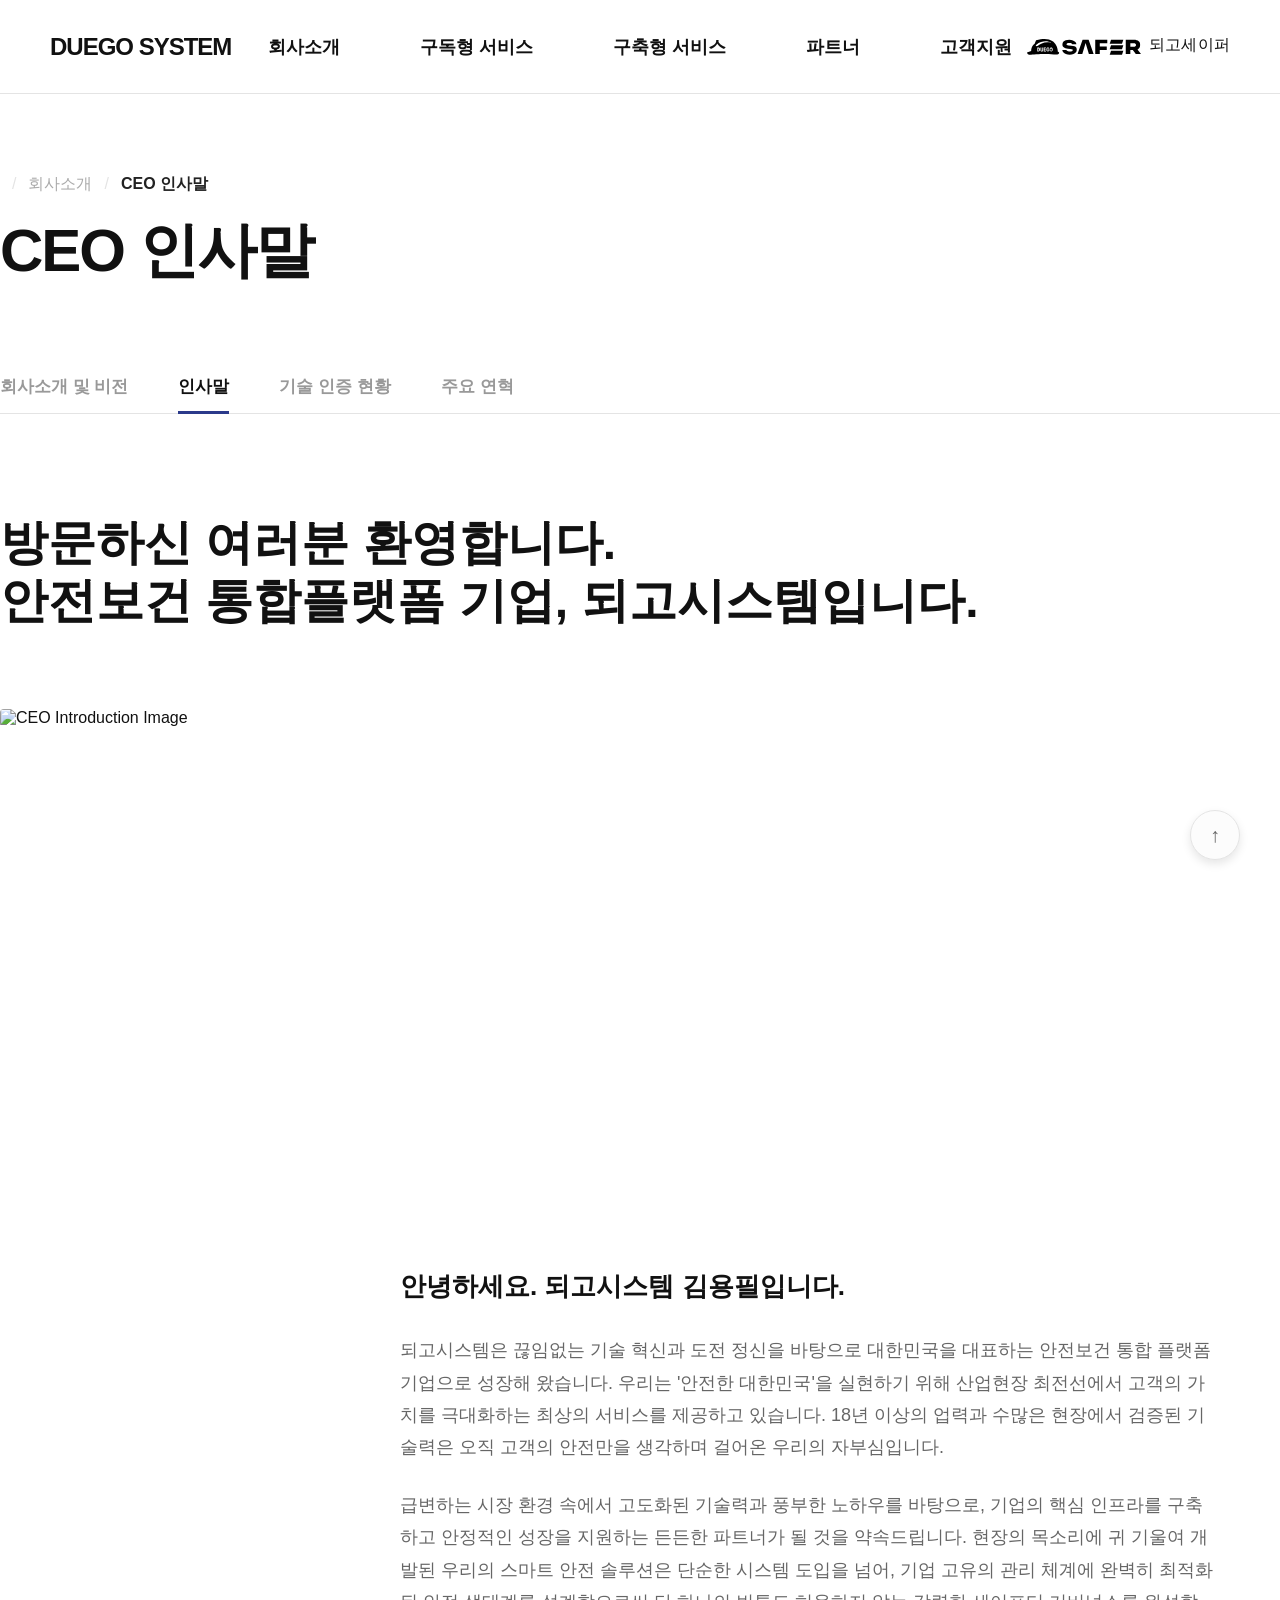
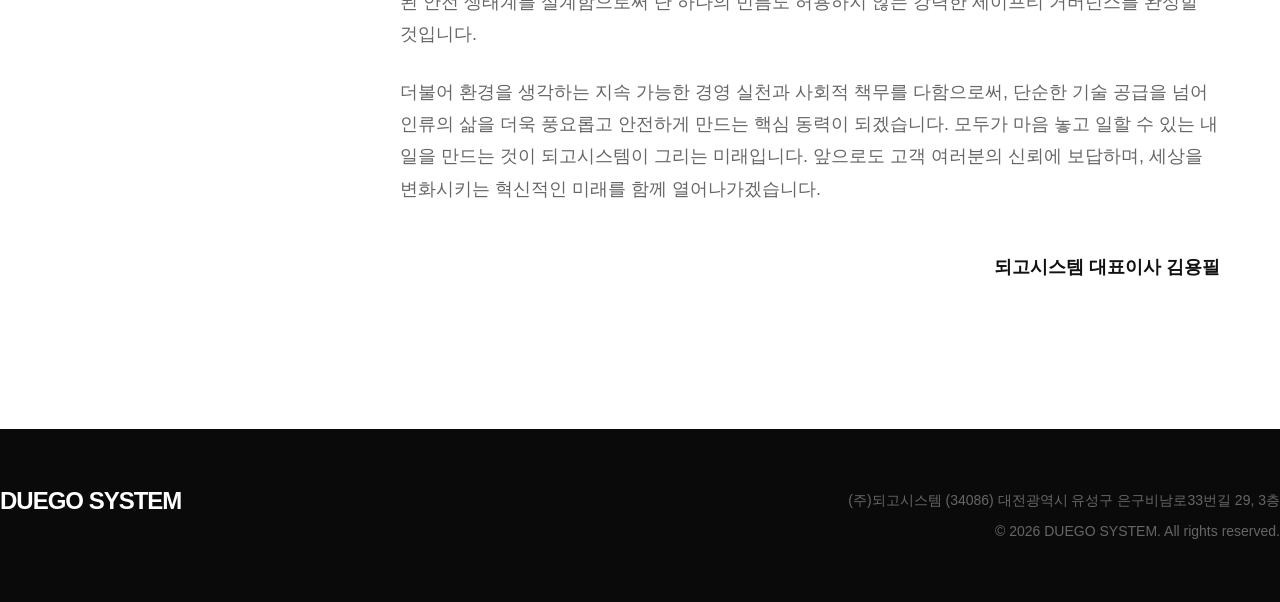
==== about/ceo.html @ aec04db9 "Initial commit: DuegoNew02 project Co-Authored-By: Claude Sonnet 4.6 <noreply@anthropic.com>" ====
<!DOCTYPE html>
<html lang="ko">

<head>
    <meta charset="UTF-8">
    <meta name="viewport" content="width=device-width, initial-scale=1.0">
    <title>CEO 인사말 | DUEGO SYSTEM</title>
    <link rel="stylesheet" as="style" crossorigin
        href="https://cdn.jsdelivr.net/gh/orioncactus/pretendard@v1.3.9/dist/web/static/pretendard.min.css" />
    <link rel="stylesheet" href="../css/style.css">
    <link rel="stylesheet" href="../css/sub.css">
    <link href="https://cdn.jsdelivr.net/npm/remixicon@4.2.0/fonts/remixicon.css" rel="stylesheet">
    <style>
        /* Restore natural scrolling for sub-pages */
        body {
            overflow-y: auto !important;
            height: auto !important;
        }

        .navbar {
            background: #fff;
            border-bottom: 1px solid var(--border-color);
        }

        .navbar .logo,
        .navbar .nav-links a,
        .navbar .lang-nav {
            color: #111;
        }
    </style>
</head>

<body class="is-sub-page">

    <nav class="navbar is-open-sub"> <!-- Class to force light theme link colors -->
        <div class="nav-dropdown-bg"></div>
        <div class="navbar-container">
            <a href="../index.html" class="logo">DUEGO SYSTEM</a>
            <ul class="nav-links">
                <li class="nav-item">
                    <span>회사소개</span>
                    <ul class="sub-menu">
                        <li><a href="#">회사소개 및 비전</a></li>
                        <li><a href="ceo.html" class="active">인사말</a></li>
                        <li><a href="#">기술 인증 현황</a></li>
                        <li><a href="#">주요 연혁</a></li>
                    </ul>
                </li>
                <li class="nav-item">
                    <span>구독형 서비스</span>
                    <ul class="sub-menu">
                        <li><a href="#">되고세이퍼</a></li>
                        <li><a href="#">되고세이퍼 G</a></li>
                    </ul>
                </li>
                <li class="nav-item">
                    <span>구축형 서비스</span>
                    <ul class="sub-menu">
                        <li><a href="#">민간기업 구축</a></li>
                        <li><a href="#">공공기관 구축</a></li>
                    </ul>
                </li>
                <li class="nav-item">
                    <span>파트너</span>
                    <ul class="sub-menu">
                        <li><a href="#">기업</a></li>
                        <li><a href="#">연구원(소)</a></li>
                        <li><a href="#">공공기관</a></li>
                        <li><a href="#">대학</a></li>
                    </ul>
                </li>
                <li class="nav-item">
                    <span>고객지원</span>
                    <ul class="sub-menu">
                        <li><a href="#">공지사항</a></li>
                        <li><a href="#">도입문의</a></li>
                    </ul>
                </li>
            </ul>
            <div class="lang-nav">
                <div class="safer-logo-wrapper">
                    <img src="../images/LOGO_SAFER.svg" alt="SAFER" class="safer-logo">
                    <span class="safer-text">되고세이퍼</span>
                </div>
            </div>
            <div class="mobile-toggle">
                <span></span>
                <span></span>
                <span></span>
            </div>
        </div>
    </nav>

    <header class="sub-header">
        <div class="container">
            <div class="sub-header-title">
                <div class="breadcrumbs">
                    <a href="../index.html"><i class="ri-home-5-line"></i></a>
                    <span class="sep">/</span>
                    <a href="#">회사소개</a>
                    <span class="sep">/</span>
                    <div class="breadcrumb-current">
                        <span>CEO 인사말</span>
                    </div>
                </div>
                <h1>CEO 인사말</h1>
            </div>
        </div>
        <nav class="sub-tabs">
            <div class="container">
                <div class="sub-tabs-links">
                    <a href="#">회사소개 및 비전</a>
                    <a href="ceo.html" class="active">인사말</a>
                    <a href="#">기술 인증 현황</a>
                    <a href="#">주요 연혁</a>
                </div>
            </div>
        </nav>
    </header>

    <main class="sub-content-wrapper">
        <h2 class="sub-intro-title">방문하신 여러분 환영합니다.<br>안전보건 통합플랫폼 기업, 되고시스템입니다.</h2>
        <div class="sub-top-image">
            <img src="../images/ceo_01.png" alt="CEO Introduction Image">
        </div>
        <div class="ceo-greeting">
            <div class="ceo-message">
                <p class="intro-text">안녕하세요. 되고시스템 김용필입니다.</p>

                <p class="body-text">
                    되고시스템은 끊임없는 기술 혁신과 도전 정신을 바탕으로 대한민국을 대표하는 안전보건 통합 플랫폼 기업으로 성장해 왔습니다.
                    우리는 '안전한 대한민국'을 실현하기 위해 산업현장 최전선에서 고객의 가치를 극대화하는 최상의 서비스를 제공하고 있습니다.
                    18년 이상의 업력과 수많은 현장에서 검증된 기술력은 오직 고객의 안전만을 생각하며 걸어온 우리의 자부심입니다.
                </p>
                <p class="body-text">
                    급변하는 시장 환경 속에서 고도화된 기술력과 풍부한 노하우를 바탕으로, 기업의 핵심 인프라를 구축하고 안정적인 성장을 지원하는 든든한 파트너가 될 것을 약속드립니다.
                    현장의 목소리에 귀 기울여 개발된 우리의 스마트 안전 솔루션은 단순한 시스템 도입을 넘어, 기업 고유의 관리 체계에 완벽히 최적화된 안전 생태계를 설계함으로써
                    단 하나의 빈틈도 허용하지 않는 강력한 세이프티 거버넌스를 완성할 것입니다.
                </p>
                <p class="body-text">
                    더불어 환경을 생각하는 지속 가능한 경영 실천과 사회적 책무를 다함으로써, 단순한 기술 공급을 넘어 인류의 삶을 더욱 풍요롭고 안전하게 만드는 핵심 동력이 되겠습니다.
                    모두가 마음 놓고 일할 수 있는 내일을 만드는 것이 되고시스템이 그리는 미래입니다. 앞으로도 고객 여러분의 신뢰에 보답하며, 세상을 변화시키는 혁신적인 미래를 함께
                    열어나가겠습니다.
                </p>

                <div class="ceo-signature-area">
                    <span class="ceo-name">되고시스템 대표이사 김용필</span>
                </div>
            </div>
        </div>
    </main>

    <footer class="main-footer">
        <div class="footer-container">
            <div class="f-logo">DUEGO SYSTEM</div>
            <div class="f-info">
                <p>(주)되고시스템 (34086) 대전광역시 유성구 은구비남로33번길 29, 3층</p>
                <p>© 2026 DUEGO SYSTEM. All rights reserved.</p>
            </div>
        </div>
    </footer>

    <a href="#" class="back-to-top-sub">↑</a>

    <script src="../js/main.js"></script>
</body>

</html>
---- css/style.css ----
/* --- Root Variables --- */
:root {
    --clavis-blue: #2B3A8B;
    --accent: #007AFF;
    --text-black: #111111;
    --text-white: #ffffff;
    --text-gray: #666666;
    --bg-gray: #f8f8f8;
    /* Grayscale (10 Steps) */
    --gray-0: #FFFFFF;
    --gray-1: #F8F8F8;
    --gray-2: #F0F0F0;
    --gray-3: #E4E4E4;
    --gray-4: #CCCCCC;
    --gray-5: #AAAAAA;
    --gray-6: #666666;
    --gray-7: #444444;
    --gray-8: #222222;
    --gray-9: #111111;

    /* Primary Color (10 Steps) - Base: #2B3A8B (Step 5) */
    --primary-0: #EEF3FF;
    --primary-1: #D6E4FF;
    --primary-2: #ADC8FF;
    --primary-3: #7EA8F8;
    --primary-4: #4F75E0;
    --primary-5: #2B3A8B;
    --primary-6: #243280;
    --primary-7: #1D2A6E;
    --primary-8: #16215C;
    --primary-9: #0F1848;

    /* Semantic Mappings */
    --bg-primary: var(--gray-0);
    --text-primary: #111111;
    /* Brand Colors (Semantic) */
    --primary: var(--primary-5);
    --secondary: var(--accent);
    --edge: var(--accent); /* 포인트가 되는 '엣지' 컬러 정의 */
    --text-secondary: var(--gray-6);
    --surface: #fcfcfc;
    --surface-alt: var(--gray-1);
    --border-color: var(--gray-3);
    --nav-bg: rgba(255, 255, 255, 0.95);

    /* Fonts */
    --font-primary: 'Pretendard', -apple-system, BlinkMacSystemFont, "Segoe UI", Roboto, "Helvetica Neue", Arial, sans-serif;

    /* Border Radius */
    --radius-xs: 2px;
    --radius-sm: 4px;
    --radius-md: 8px;
    --radius-lg: 16px;
    --radius-xl: 24px;
    --radius-full: 50px;
}

/* --- Typography --- */
body {
    font-family: var(--font-primary);
}

/* --- Common UI Components (Buttons) --- */
.btn {
    display: inline-flex;
    align-items: center;
    justify-content: center;
    gap: 8px;
    padding: 10px 30px;
    /* 뚱뚱하지 않도록 상하 패딩을 10px로 축소 */
    font-family: var(--font-primary);
    font-size: 16px;
    font-weight: 600;
    line-height: 1.2;
    text-decoration: none;
    border-radius: var(--radius-full);
    transition: all 0.3s ease;
    cursor: pointer;
    border: 1px solid transparent;
}

.btn-primary {
    background: var(--primary-4);
    color: var(--gray-0);
}

.btn-primary:hover {
    background: var(--primary-5);
    /* 호버 시 조금 더 진한 브랜드 컬러로 변경 */
}

.btn-white-outline {
    background: transparent;
    border: 1px solid rgba(255, 255, 255, 0.2);
    /* 스트록이 너무 강하지 않게 알파값을 0.2로 조정 */
    color: var(--gray-0);
}

.btn-white-outline:hover {
    background: rgba(255, 255, 255, 0.1);
    border-color: #fff;
}


/* --- Reset & Base --- */
* {
    margin: 0;
    padding: 0;
    box-sizing: border-box;
}

html,
body {
    height: 100%;
    margin: 0;
    padding: 0;
}

body {
    font-family: 'Pretendard', -apple-system, BlinkMacSystemFont, "Segoe UI", Roboto, "Helvetica Neue", Arial, sans-serif;
    overflow: hidden;
    background-color: var(--bg-primary);
    color: var(--text-primary);
}

#scroll-wrapper {
    position: relative;
    width: 100%;
    height: 100%;
    transition: transform 1s cubic-bezier(0.65, 0, 0.35, 1);
    will-change: transform;
}

/* --- GNB (Navbar) --- */
.navbar {
    position: fixed;
    top: 0;
    left: 0;
    width: 100%;
    height: 94px;
    display: flex;
    justify-content: center;
    /* Center the container */
    align-items: center;
    z-index: 1000;
    background: transparent;
    border-bottom: 1px solid transparent;
    /* Placeholder to prevent jitter */
    /* CLOSING: Parent bar starts alpha transition almost immediately (0.1s delay) and lasts 1s for smoothness */
    transition: background 1.0s ease 0.1s, border-bottom 1.0s ease 0.1s, transform 0.5s ease, opacity 0.5s ease;
}

.navbar-container {
    width: 100%;
    height: 100%;
    display: flex;
    justify-content: space-between;
    align-items: center;
    padding: 0 50px;
    /* 50px padding for full-width layout */
    transition: transform 0.3s ease;
}

/* Mobile Menu Toggle */
.mobile-toggle {
    display: none;
    flex-direction: column;
    gap: 6px;
    cursor: pointer;
    z-index: 1001;
    padding: 10px;
}

.mobile-toggle span {
    width: 28px;
    height: 2px;
    background: var(--gray-0);
    transition: 0.3s;
}

.navbar.dark .mobile-toggle span,
.navbar.is-open .mobile-toggle span {
    background: #111;
}

/* Active State for Toggle */
.mobile-toggle.active span:nth-child(1) {
    transform: translateY(8px) rotate(45deg);
}

.mobile-toggle.active span:nth-child(2) {
    opacity: 0;
}

.mobile-toggle.active span:nth-child(3) {
    transform: translateY(-8px) rotate(-45deg);
}

/* Ensure logo and lang-nav have a flex-basis to push nav-links to exact center */
.navbar-container>.logo,
.navbar-container>.lang-nav {
    flex: 1;
}

.navbar-container>.lang-nav {
    display: flex;
    justify-content: flex-end;
    align-items: center;
    gap: 12px;
}

.safer-logo-wrapper {
    display: flex;
    align-items: center;
    gap: 8px;
}

.safer-logo {
    height: 16px; /* Reduced from 20px to 16px */
    width: auto;
    transition: filter 0.3s ease;
}

.safer-text {
    font-size: 16px; /* 15px -> 16px (Nav/Labels 규격) */
    font-weight: 400;
    color: var(--gray-0); /* #fff -> 변수 사용 */
    letter-spacing: 0.2px;
    white-space: nowrap;
    transition: color 0.3s ease;
    transform: translateY(-1px);
}

.navbar.dark .safer-text,
.navbar.is-open .safer-text,
.navbar.is-open-sub .safer-text {
    color: var(--text-black);
}

.navbar.dark .safer-logo,
.navbar.is-open .safer-logo,
.navbar.is-open-sub .safer-logo {
    filter: brightness(0) invert(0); /* Black in light backgrounds */
}

/* Initially white/light if navbar is transparent on dark background */
.navbar .safer-logo {
    filter: brightness(0) invert(1);
}

.navbar.hidden {
    transform: translateY(-100%);
    opacity: 0;
    pointer-events: none;
}

/* Mega Menu Open State overrides */
.navbar.is-open,
.navbar.is-open-sub {
    background: var(--gray-0);
    border-bottom: 1px solid var(--border-color);
    /* Updated to use Gray-3 via variable */
    /* OPENING: Instant transition for background on open */
    transition: background 0.3s 0s, border-bottom 0.3s 0s, transform 0.5s ease, opacity 0.5s ease;
}

.nav-dropdown-bg {
    position: absolute;
    top: 94px;
    left: 0;
    width: 100%;
    height: 0;
    background: var(--bg-primary);
    z-index: -1;
    /* CLOSING: Retract and fade out slowly (0.8s) after content starts fading (0.2s delay) */
    transition: height 0.8s cubic-bezier(0.4, 0, 0.2, 1) 0.2s,
        opacity 0.6s ease 0.2s,
        visibility 0.6s ease 0.2s;
    box-shadow: 0 10px 30px rgba(0, 0, 0, 0.05);
    border-bottom: 1px solid var(--border-color);
    opacity: 0;
    visibility: hidden;
}

.navbar.is-open .nav-dropdown-bg {
    /* OPENING: Faster expansion (0.4s) */
    height: 286px;
    opacity: 1;
    visibility: visible;
    transition: height 0.4s cubic-bezier(0.165, 0.84, 0.44, 1) 0s, opacity 0.3s 0s;
}

.logo {
    font-size: 24px;
    font-weight: 700;
    color: #fff;
    letter-spacing: -1px;
    text-decoration: none;
    position: relative;
    z-index: 10;
    /* CLOSING: Sync with navbar background transition */
    transition: color 1.0s ease 0.1s;
}

.navbar.dark .logo,
.navbar.is-open .logo,
.navbar.is-open-sub .logo {
    color: var(--text-black);
    transition: color 0.3s 0s;
}

.nav-links {
    display: flex;
    gap: 80px;
    /* Increased gap for better spacing */
    list-style: none;
    position: relative;
    z-index: 10;
    height: 100%;
    align-items: center;
    justify-content: center;
    /* Center links in the middle */
}

.nav-item {
    position: relative;
    height: 100%;
    display: flex;
    align-items: center;
}

.nav-links a {
    text-decoration: none;
    color: #fff;
    font-weight: 700;
    font-size: 18px;
    cursor: pointer;
    /* CLOSING: Sync with logo/navbar alpha transition */
    transition: color 1.0s ease 0.1s;
}

.nav-links span {
    text-decoration: none;
    color: #fff;
    font-weight: 700;
    font-size: 18px;
    cursor: default;
    /* Not clickable */
    /* CLOSING: Sync with logo/navbar alpha transition */
    transition: color 1.0s ease 0.1s;
}

.navbar.dark .nav-links a,
.navbar.dark .nav-links span,
.navbar.is-open .nav-links a,
.navbar.is-open .nav-links span,
.navbar.is-open-sub .nav-links a,
.navbar.is-open-sub .nav-links span {
    color: var(--text-black);
    transition: color 0.3s 0s;
}

.navbar.is-open .nav-item:hover>a,
.navbar.is-open .nav-item:hover>span {
    color: #2B3A8B;
    /* Replaced orange with Deep Navy */
}

/* Sub Menu Styles */
.sub-menu {
    position: absolute;
    top: 94px;
    left: 50%;
    transform: translateX(-50%);
    list-style: none;
    padding: 30px 0;
    display: flex;
    flex-direction: column;
    gap: 12px;
    opacity: 0;
    visibility: hidden;
    /* CLOSING: Content fades out smoothly (0.6s) */
    transition: opacity 0.6s ease 0s, visibility 0.6s ease 0s;
    min-width: 140px;
    text-align: center;
}

.navbar.is-open .sub-menu {
    opacity: 1;
    visibility: visible;
    /* OPENING: Wait slightly for bg expansion to start */
    transition-delay: 0.2s;
}

.sub-menu li a {
    font-size: 16px;
    font-weight: 600; /* 500 -> 600 (semibold) */
    color: #777 !important;
    white-space: nowrap;
    transition: color 0.2s 0s !important;
}

.sub-menu li a:hover,
.sub-menu li a.active {
    color: #2B3A8B !important;
    /* Replaced orange with Deep Navy */
    font-weight: 700;
}

.lang-nav {
    color: #fff;
    font-weight: 600;
    cursor: pointer;
    transition: color 0.3s;
    position: relative;
    z-index: 10;
    display: flex;
    justify-content: flex-end;
    align-items: center;
    gap: 12px;
}

/* Icon System (Remix Icon) */
.lang-nav i {
    font-size: 24px;
    font-weight: normal;
    /* Added to keep icons thin (prevent inheritance) */
    line-height: 1;
    display: flex;
    align-items: center;
}

.navbar.dark .lang-nav,
.navbar.is-open .lang-nav,
.navbar.is-open-sub .lang-nav {
    color: var(--text-black);
}

/* --- SECTION 1: HERO --- */
.hero {
    height: 100vh;
    background: #000;
    color: #fff;
    display: flex;
    align-items: center;
    /* justify-content: center; 중앙 정렬(주석) */
    /* text-align: center; 중앙 정렬(주석) */
    justify-content: flex-start;
    /* 좌측 정렬 활성화 */
    text-align: left;
    /* 좌측 정렬 활성화 */
    padding-left: 300px;
    /* 400px에서 300px로 조정 */
    position: relative;
    overflow: hidden;
}

.hero-video {
    position: absolute;
    top: 0;
    left: 0;
    width: 100%;
    height: 100%;
    object-fit: cover;
    z-index: 1;
}

.hero-overlay {
    position: absolute;
    top: 0;
    left: 0;
    width: 100%;
    height: 100%;
    background: rgba(0, 0, 0, 0.5);
    /* 검정 알파 복구 (0.5) */
    z-index: 2;
}

.hero-content {
    position: relative;
    z-index: 10;
    width: 100%;
    max-width: 1600px;
    /* 여백 확보를 위해 최대 너비 확장 */
    padding: 0;
    transform: translateY(30px);
    /* 50px에서 30px로 조정 (20px 위로 이동) */
}

.slogan-container {
    position: relative;
    height: 220px; /* 88px * 2 lines + line-height 고려 */
    margin-bottom: 60px; /* desc와의 간격 조정 (20px -> 60px로 40px 확장) */
}

.slogan-title {
    position: absolute;
    top: 0;
    left: 0;
    width: 100%;
    font-size: 86px; /* 112px -> 88px -> 86px로 조정 */
    font-weight: 700;
    line-height: 1.25;
    letter-spacing: -1px;
    word-break: keep-all;
    opacity: 1; /* 컨테이너는 보이고 내부 span으로 제어 */
    visibility: hidden;
    pointer-events: none;
}

.slogan-title.active {
    visibility: visible;
    pointer-events: auto;
}

.slogan-title.exit {
    visibility: visible;
}

.slogan-title.exit .line-1,
.slogan-title.exit .line-2 {
    animation: fadeOutUpSlogan 0.8s ease-out both;
    animation-delay: 0s;
}

.slogan-title span {
    display: inline-block;
    opacity: 0;
    transform: translateY(30px);
}

.slogan-title.active .line-1 {
    animation: fadeInUpSlogan 0.8s cubic-bezier(0.25, 0.46, 0.45, 0.94) both;
    animation-delay: 0s;
}

.slogan-title.active .line-2 {
    animation: fadeInUpSlogan 0.8s cubic-bezier(0.25, 0.46, 0.45, 0.94) both;
    animation-delay: 0.3s;
}

@keyframes fadeInUpSlogan {
    from {
        opacity: 0;
        visibility: visible;
        transform: translateY(30px);
    }
    to {
        opacity: 1;
        visibility: visible;
        transform: translateY(0);
    }
}

@keyframes fadeOutUpSlogan {
    0% {
        opacity: 1;
        visibility: visible;
        transform: translateY(0);
    }
    100% {
        opacity: 0;
        visibility: hidden;
        transform: translateY(-30px);
    }
}

.desc-container {
    position: relative;
    height: 80px;
    margin-bottom: 200px;
}

.slogan-desc {
    position: absolute;
    top: 0;
    left: 0;
    width: 100%;
    font-size: 20px;
    font-weight: 300;
    line-height: 1.6;
    color: rgba(255, 255, 255, 0.75);
    letter-spacing: -1px;
    word-break: keep-all;
    opacity: 0;
    visibility: hidden;
    pointer-events: none;
    transform: translateY(20px);
    font-weight: 300; /* 300 (light) 규정 적용 */
}

.slogan-desc.active {
    pointer-events: auto;
    animation: fadeInUpSlogan 0.8s cubic-bezier(0.25, 0.46, 0.45, 0.94) both;
    animation-delay: 0.6s;
}

.slogan-desc.exit {
    animation: fadeOutUpSlogan 0.8s ease-out both;
    animation-delay: 0s;
}

@keyframes fadeInUp {
    from {
        opacity: 0;
        transform: translateY(30px);
    }
    to {
        opacity: 1;
        transform: translateY(0);
    }
}

@keyframes fadeInUpService {
    from {
        opacity: 0;
        transform: translateY(20px);
    }
    to {
        opacity: 1;
        transform: translateY(0);
    }
}

/* --- BACKGROUND MARQUEE TEXT --- */
.bg-marquee {
    position: absolute;
    bottom: 10%; /* 가시성 확보를 위해 높이 상향 */
    left: 0;
    width: 100%;
    overflow: hidden;
    z-index: 0; /* 배경색 위, 콘텐츠 아래 */
    pointer-events: none;
    opacity: 0.05; /* 다시 은은하게 (투명도 낮춤) */
    user-select: none;
}

.marquee-inner {
    display: flex;
    white-space: nowrap;
    width: fit-content;
    animation: marqueeMove 75s linear infinite; /* 90초에서 75초로 소폭 단축 */
}

.marquee-inner span {
    font-size: 14vw; /* 12vw에서 14vw로 확대 */
    font-weight: 700; /* 800에서 700으로 규정에 맞게 하향 */
    color: var(--gray-9); /* #000에서 변수로 교체 */
    padding-right: 300px; /* 간격 유지 */
    letter-spacing: -5px; /* 자간 유지 */
    line-height: 1;
}

@keyframes marqueeMove {
    0% {
        transform: translateX(0);
    }
    100% {
        transform: translateX(-50%);
    }
}

.video-controls {
    display: flex;
    align-items: center;
    /* justify-content: center; 중앙 정렬(주석) */
    justify-content: flex-start;
    /* 좌측 정렬 활성화 */
    gap: 15px;
}

.video-toggle-btn {
    background: none;
    border: none;
    /* 스트록 제거 */
    color: #fff;
    width: 44px;
    height: 44px;
    display: flex;
    align-items: center;
    justify-content: center;
    cursor: pointer;
    transition: all 0.3s;
    font-size: 22px;
    /* 스트록이 없어졌으므로 아이콘 크기 약간 확대 */
    border-radius: 50%;
}

.video-toggle-btn:hover {
    background: rgba(255, 255, 255, 0.15);
    border-color: #fff;
}

.video-progress-bar {
    width: 240px;
    /* 120px에서 240px로 2배 확대 */
    height: 2px;
    background: rgba(255, 255, 255, 0.2);
    position: relative;
    overflow: hidden;
}

.progress-fill {
    position: absolute;
    top: 0;
    left: 0;
    height: 100%;
    width: 0%;
    background: var(--gray-0);
    transition: width 0.2s linear;
}

/* --- SECTION 2: TECH (Clavis Style) --- */
.tech-section {
    position: relative; /* 자식 요소 bg-marquee의 위치 기준점 */
    height: 100vh;
    background: var(--bg-primary);
    overflow: hidden;
    display: flex;
    align-items: center;
    border-top: 1px solid var(--border-color);
}

.tech-wrapper {
    position: relative;
    z-index: 1; /* 배경 마키(z-index: 0)보다 위로 배치 */
    display: flex;
    width: 100%;
    margin: 0;
    padding: 0 10%; /* 상하 패딩 제거하여 부모 섹션의 align-items: center로 중앙 정렬 */
    /* Side Margins 10% */
    align-items: flex-start;
    /* Align children to top vertically within self */
}

/* Left Side (35%) */
.tech-info {
    width: 35%;
    /* Increased for better label/title fit */
    padding-right: 60px;
    display: flex;
    flex-direction: column;
    justify-content: center;
    /* Vertically center content WITHIN self */
}

.category-label {
    color: var(--edge);
    font-weight: 700;
    font-size: 14px;
    margin-bottom: 20px;
    text-transform: uppercase;
    opacity: 0;
}

.tech-section.active .category-label {
    animation: fadeInUpService 1.2s ease-out forwards;
}

.cases-text-box .main-title {
    font-size: 56px;
    font-weight: 700;
    line-height: 1.3;
    color: var(--text-black);
    letter-spacing: -2px;
    margin-top: 15px;
}

.cases-links {
    display: flex;
    justify-content: center;
    gap: 60px;
    width: 100%;
    max-width: 1200px;
    margin: 60px auto 0;
    opacity: 0;
    transform: translateY(40px);
    transition: all 1s cubic-bezier(0.25, 0.46, 0.45, 0.94);
    pointer-events: none;
}

.cases-links.show-links {
    opacity: 1;
    transform: translateY(0);
    pointer-events: auto;
}

.case-card {
    flex: none;
    width: 640px;
    height: 200px;
    display: flex;
    flex-direction: column;
    justify-content: center;
    align-items: flex-start;
    padding: 0 45px;
    background: rgba(150, 150, 150, 0.15);
    backdrop-filter: blur(5px);
    -webkit-backdrop-filter: blur(5px);
    border: 1px solid rgba(255, 255, 255, 0.1);
    border-radius: 8px; /* Fixed to 8px per user request */
    color: #fff;
    text-decoration: none;
    transition: all 0.4s cubic-bezier(0.165, 0.84, 0.44, 1);
    position: relative; /* 화살표 절대 배치를 위해 추가 */
}

.case-card .card-info {
    display: flex;
    flex-direction: column;
    gap: 5px;
    align-items: flex-start; /* 좌측 정렬 명시 */
    text-align: left;
}

.case-card .ko {
    font-size: 24px;
    font-weight: 600;
    line-height: 1.2;
}

.case-card .en {
    font-size: 14px;
    opacity: 0.6;
    text-transform: uppercase;
    font-weight: 600; /* 500 -> 600 (semibold) */
    letter-spacing: 0; /* 정렬 방해 가능한 자간 제거 */
}

.case-card i {
    position: absolute;
    right: 45px;
    top: 50%;
    transform: translateY(-50%);
    font-size: 32px;
    opacity: 0.8;
    transition: 0.3s;
}

.case-card:hover {
    background: rgba(150, 150, 150, 0.25);
    border-color: rgba(255, 255, 255, 0.3);
    transform: translateY(-5px);
}

.case-card:hover i {
    opacity: 1;
    transform: scale(1.1) translateX(5px);
}

.main-title {
    font-size: 52px;
    font-weight: 700;
    line-height: 1.25;
    margin-bottom: 50px;
    color: var(--text-black);
    letter-spacing: -1.5px;
    opacity: 0;
}

.tech-section.active .main-title {
    animation: fadeInUpService 1.2s ease-out 0.2s forwards;
    /* 시차 0.2초로 단축 */
}

.side-menu {
    list-style: none;
    margin-bottom: 80px;
    /* Increased margin for better separation */
    opacity: 0;
}

.tech-section.active .side-menu {
    animation: fadeInUpService 1.2s ease-out 0.4s forwards;
    /* 시차 0.4초로 단축 */
}

.side-menu li {
    height: 70px;
    /* Fixed height to prevent layout jumping */
    display: flex;
    align-items: center;
    padding-left: 30px;
    /* Slightly more indentation */
    font-size: 20px;
    /* Balanced starting size */
    color: var(--gray-4);
    /* Consistent Gray-4 from root variables */
    cursor: pointer;
    transition: all 0.5s cubic-bezier(0.4, 0, 0.2, 1);
    position: relative;
}

.side-menu li.active {
    color: var(--clavis-blue);
    font-weight: 700;
    font-size: 26px;
    /* Slightly larger for premium distinction */
    letter-spacing: -0.8px;
}

.side-menu li.active::before {
    content: '';
    position: absolute;
    left: 0;
    top: 50%;
    transform: translateY(-50%);
    width: 10px;
    height: 10px;
    background: var(--clavis-blue);
    clip-path: polygon(0 0, 100% 50%, 0 100%);
}

.pagination {
    font-size: 16px;
    font-weight: 600;
    display: flex;
    align-items: center;
    gap: 8px;
    opacity: 0;
}

.tech-section.active .pagination {
    animation: fadeInUpService 1.2s ease-out 0.6s forwards;
    /* 시차 0.6초로 단축 */
}

.pagination .num {
    color: var(--gray-5);
    /* Gray for inactive numbers */
    transition: color 0.3s ease;
}

.pagination .num.active {
    color: var(--clavis-blue);
    /* Blue for active index */
}

.pagination .divider {
    color: #ccc;
    opacity: 0.5;
}

.tech-autoplay-btn {
    background: var(--clavis-blue);
    border: none;
    color: #fff;
    font-size: 12px; /* 아이콘 크기 약간 축소 */
    cursor: pointer;
    width: 26px;
    height: 26px;
    border-radius: 50%;
    margin-right: 15px; /* 왼쪽 배치에 따른 우측 마진 */
    display: flex;
    align-items: center;
    justify-content: center;
    transition: all 0.3s ease;
    box-shadow: 0 2px 8px rgba(0, 102, 255, 0.2);
}

.tech-autoplay-btn:hover {
    background: var(--clavis-blue-hover, #0052cc);
    transform: scale(1.1);
}

/* Right Side (65%) */
.tech-slider {
    width: 65%;
    /* Adjusted to match 35% tech-info width */
    display: flex;
    height: 100%;
    gap: 30px;
    align-items: center;
    /* Center square cards vertically if their row is taller */
}

.product-card {
    flex: 2;
    position: relative;
    height: 580px;
    background-size: cover;
    background-position: center;
    background-repeat: no-repeat;
    border-radius: 8px; /* Adjusted from 4px back to 8px per user request */
    overflow: hidden;
    cursor: pointer;
    /* transition: 0.7s smoothness optimization */
    transition: flex-grow 0.7s cubic-bezier(0.4, 0, 0.2, 1),
        transform 0.6s ease;
    will-change: flex-grow;
}

.product-card.active {
    flex-grow: 10;
    /* Significant expansion but less extreme than before for balance */
    cursor: default;
}

/* Entrance Animation (Disabled for cards, only text animates) */

.card-overlay {
    position: absolute;
    inset: 0;
    /* Removed gradient per user request to eliminate 'weird shadow' */
    background: transparent;
    z-index: 2;
    transition: 0.4s;
}

/* 호버 시 투명화 로직 제거 (가독성 확보를 위해 아래 통합 규칙에서 관리) */
/* 가독성을 위해 살짝만 연해지도록 통합 관리됨 (속성 불필요로 비움) */


.product-card-bg {
    display: none;
    /* Removed circle effect */
}



/* Plus Icon removed as requested via circle removal */
.plus-icon {
    display: none;
}


.plus-icon i {
    font-size: 24px;
    font-weight: normal;
}



.bg-text {
    position: absolute;
    top: 10%;
    left: 10%;
    color: var(--border-color);
    font-style: italic;
    z-index: 1;
    pointer-events: none;
    opacity: 0.6;
    transition: 0.3s;
    font-size: 80px;
    /* Make it large like reference */
    font-weight: 700;
}

.product-card:hover .bg-text {
    opacity: 0.1;
    transform: translateY(-20px);
}

.product-content {
    position: absolute;
    inset: 0;
    padding: 60px;
    z-index: 5;
    display: flex;
    flex-direction: column;
    justify-content: space-between;
    /* Space between center and bottom info */
    align-items: center;
    color: #fff;
    text-align: center;
    transition: 0.8s ease;
}

.center-content {
    flex: 1;
    display: flex;
    flex-direction: column;
    justify-content: center;
    align-items: center;
    /* 초기 50/50 상태에서도 텍스트가 보이도록 투명도/변위 제거 */
    opacity: 1;
    transform: translateY(0);
    transition: all 0.8s ease;
}

.product-card.active .center-content {
    opacity: 1;
    transform: translateY(0);
    /* Smooth entrance when becoming active */
    transition: all 0.8s ease 0.3s;
}

/* 애니메이션이 시작된 후, 활성화되지 않은(축소된) 카드의 텍스트는 숨김 */
.tech-section.animation-started .product-card:not(.active) .center-content {
    opacity: 0;
    pointer-events: none;
    transition: opacity 0.4s ease;
}

.card-overlay {
    position: absolute;
    inset: 0;
    /* 초기 50/50 상태에서도 텍스트 가독성을 확보하기 위해 검정 알파 레이어 상시 적용 */
    background: rgba(0, 0, 0, 0.45);
    transition: background 0.6s ease;
    z-index: 2;
}

/* 확장(Active) 상태: 기본 0.35 유지 */
.product-card.active .card-overlay {
    background: rgba(0, 0, 0, 0.35) !important;
}

/* 확장(Active) 상태에서 호버 시: 0.25로 미세하게 밝아져 인터랙션 표시 */
.product-card.active:hover .card-overlay {
    background: rgba(0, 0, 0, 0.25) !important;
}

/* 일반 카드를 호버할 때 (확장 전) */
.product-card:not(.active):hover .card-overlay {
    background: rgba(0, 0, 0, 0.35) !important;
}

/* 축소된 상태 (다른 카드가 active일 때): 텍스트가 없으므로 오버레이 제거하여 이미지 강조 */
.tech-section.animation-started .product-card:not(.active) .card-overlay {
    background: transparent !important;
}

.card-label {
    display: block;
    font-size: 14px;
    font-weight: 700;
    color: #FFFFFF;
    text-transform: uppercase;
    margin-bottom: 20px;
    letter-spacing: 2px;
}

.center-content h2 {
    font-size: 48px; /* 52px에서 48px로 최종 조정 (사용자 요청 반영) */
    font-weight: 700;
    /* Decreased from 800 for better balance */
    line-height: 1.2;
    margin-bottom: 40px;
    word-break: keep-all;
    color: #fff;
    letter-spacing: -1px;
}

.category-area {
    display: flex;
    align-items: center;
    gap: 15px;
}

.category {
    font-size: 24px;
    font-weight: 700;
    letter-spacing: 1px;
}

.arrow-circle {
    width: 50px;
    height: 50px;
    background: var(--gray-0);
    color: #000;
    border-radius: 50%;
    display: inline-flex;
    align-items: center;
    justify-content: center;
    font-size: 20px;
}

.bottom-info {
    width: 100%;
    opacity: 0;
    transform: translateY(20px);
    /* Immediate disappearance */
    transition: opacity 0s, transform 0s;
    padding-top: 40px;
    border-top: 1px solid rgba(255, 255, 255, 0.2);
}

.product-card.active .bottom-info {
    opacity: 0.8;
    transform: translateY(0);
    /* Smooth entrance */
    transition: all 0.8s ease 0.5s;
}

.bottom-info p {
    font-size: 18px; /* Increased from 16px to 18px */
    color: #fff;
    line-height: 1.5;
    margin-bottom: 8px;
    word-break: keep-all;
}

/* Cleanup old elements */
.product-card-bg,
.plus-icon,
.visual-area,
.bg-text {
    display: none;
}


/* --- SECTION 3: ROADMAP --- */
.roadmap {
    height: 100vh;
    background: #000;
    position: relative;
    overflow: hidden;
}

.roadmap-video {
    position: absolute;
    top: 0;
    left: 0;
    width: 100%;
    height: 100%;
    object-fit: cover;
    z-index: 1;
    opacity: 0.7;
    /* Optional: Slightly dim the video */
}

.roadmap-overlay {
    position: absolute;
    top: 0;
    left: 0;
    width: 100%;
    height: 100%;
    background: radial-gradient(circle, rgba(0, 50, 150, 0.2) 0%, rgba(0, 0, 0, 0.6) 80%);
    z-index: 2;
}


.roadmap-container {
    position: relative;
    width: 100%;
    height: 100%;
    padding: 0 10%;
    z-index: 10;
    /* Ensure content is above video and overlay */
}

.roadmap-container {
    position: relative;
    width: 100%;
    height: 100%;
    padding: 240px 10% 120px;
    /* Increased top padding to move content down */
    z-index: 10;
    display: flex;
    flex-direction: column;
    justify-content: space-between;
    color: #fff;
}

.stats-top {
    display: flex;
    justify-content: space-between;
    align-items: flex-start;
}

.stats-label {
    display: inline-block;
    font-size: 14px;
    font-weight: 700;
    color: var(--edge);
    text-transform: uppercase;
    margin-bottom: 20px;
}

.stats-title {
    font-size: 48px; /* 52px에서 48px (Trust & Performance 규격)로 조정 */
    font-weight: 700;
    /* Decreased from 800 */
    margin-bottom: 12px;
    letter-spacing: -1px;
}

.stats-subtitle {
    font-size: 16px; /* 18px에서 16px (Stats Sub Label 규격)로 조정 */
    color: rgba(255, 255, 255, 0.5);
    font-weight: 300; /* 300 (light) 규정 적용 */
}

.stats-link a {
    color: #fff;
    text-decoration: none;
    font-size: 14px;
    border: 1px solid rgba(255, 255, 255, 0.3);
    padding: 10px 20px;
    border-radius: 20px;
    transition: 0.3s;
}

.stats-link a:hover {
    background: var(--gray-0);
    color: #000;
}

.stats-main {
    display: flex;
    justify-content: space-between;
    align-items: flex-end;
    /* Align label and number to bottom */
    margin: 100px 0 60px;
    /* Increased top margin to move it down */
}

.main-label {
    font-size: 48px;
    font-weight: 600; /* Lowered from 700 to 600 */
    line-height: 1.1;
    letter-spacing: -1px;
}

.main-number {
    font-size: 280px; /* 누락된 크기 복구 */
    font-weight: 700; /* 900에서 700으로 규정에 맞게 하향 */
    line-height: 0.8;
    letter-spacing: -10px;
    font-style: italic;
    color: var(--gray-0); /* #fff에서 변수로 교체 */
    margin-bottom: -25px;
    /* Adjusting offset for larger size */
}

.main-number .unit {
    font-size: 110px;
    /* Increased from 42px to match 280px number */
    letter-spacing: 0;
    font-style: normal;
    margin-left: 20px;
    font-weight: 700;
    /* Increased weight for visibility */
    opacity: 0.9;
    vertical-align: top;
    /* Align to the top of the number or adjust accordingly */
    line-height: 1.2;
}

.stats-grid {
    position: relative;
    display: grid;
    grid-template-columns: repeat(4, 1fr);
    margin-top: auto;
}

/* Grid Top Line Animation */
.stats-grid::before {
    content: '';
    position: absolute;
    top: 0;
    left: 0;
    width: 100%;
    height: 1px;
    background: rgba(255, 255, 255, 0.2);
    transform: scaleX(0);
    transform-origin: left;
    transition: transform 0.8s cubic-bezier(0.65, 0, 0.35, 1);
}

.stats-grid.active::before {
    transform: scaleX(1);
}

.stat-item {
    padding: 40px 0;
    opacity: 0;
    transform: translateX(-30px);
    transition: opacity 0.6s ease, transform 0.6s ease;
}

.stats-grid.active .stat-item {
    opacity: 1;
    transform: translateX(0);
}

/* Staggered entrance for stat items */
.stats-grid.active .stat-item:nth-child(1) {
    transition-delay: 0.1s;
}

.stats-grid.active .stat-item:nth-child(2) {
    transition-delay: 0.3s;
}

.stats-grid.active .stat-item:nth-child(3) {
    transition-delay: 0.5s;
}

.stats-grid.active .stat-item:nth-child(4) {
    transition-delay: 0.7s;
}

.stat-item .label {
    display: block;
    margin-bottom: 15px;
    font-weight: 700;
}

.stat-item .label .ko {
    color: #fff;
    font-size: 18px; /* Increased from 16px to 18px */
    margin-right: 6px;
}

.stat-item .label .en {
    color: var(--edge);
    font-size: 12px; /* Stats Item Sub 규격 준수 */
    opacity: 0.7;
    text-transform: uppercase;
}

.stat-item .value {
    font-size: 80px;
    /* Increased from 64px */
    font-weight: 700;
    line-height: 1;
}

.stat-item .unit {
    font-size: 40px;
    /* Increased from 24px */
    font-weight: 600;
    opacity: 0.8;
    margin-left: 5px;
    vertical-align: top;
    /* Position at the top right of the number */
    line-height: 1.5;
    /* Offset adjustment for top alignment */
}

@keyframes fadeIn {
    from {
        opacity: 0;
        transform: translateY(20px);
    }

    to {
        opacity: 1;
        transform: translateY(0);
    }
}

/* --- SECTION 4: CASE STORIES --- */
.cases-section {
    height: 100vh;
    background: var(--bg-primary);
    padding: 0;
    /* Changed from 80px 10% to allow full-width banner */
    display: flex;
    flex-direction: column;
}

.cases-header {
    display: flex;
    justify-content: space-between;
    align-items: flex-end;
    padding: 160px 10% 40px;
    /* Increased top padding from 80px */
}

.cases-title-area h2 {
    font-size: 52px; /* 56px에서 52px로 섹션 타이틀 통일 */
    font-weight: 700;
    margin-bottom: 20px;
    color: var(--text-primary);
    letter-spacing: -2px;
}

.cases-title-area p {
    font-size: 18px;
    color: #666;
    max-width: none;
}

.learn-more {
    padding: 12px 30px;
    border: 1px solid var(--border-color);
    border-radius: 30px;
    text-decoration: none;
    color: var(--text-primary);
    font-weight: 600;
    font-size: 14px;
    transition: 0.3s;
}

.learn-more:hover {
    background: #111;
    color: #fff;
    border-color: #111;
}

/* --- SECTION 4: CASES (Immersive Scroll Video) --- */
.cases-scroll-wrapper {
    position: relative;
    height: 100vh; /* 전체 페이지 스크롤 패턴에 맞게 100vh로 수정 */
    background: var(--gray-0);
}

.cases-sticky-container {
    position: sticky;
    top: 0;
    height: 100vh;
    width: 100%;
    overflow: hidden;
    display: flex;
    flex-direction: column;
    align-items: center;
    justify-content: center;
}

.cases-content {
    position: relative;
    width: 100%;
    height: 100%;
    display: flex;
    flex-direction: column;
    align-items: center;
    justify-content: flex-start;
    padding-top: 22vh;
}

/* 비디오 확장 시 슬로건 배치 최적화 및 색상 반전 (7vh) */
.cases-scroll-wrapper.full-bg .cases-text-box {
    transform: translateY(7vh) !important;
    color: #fff !important;
}

.cases-text-box {
    text-align: center;
    z-index: 10;
    transition: color 0.6s ease, transform 0.6s ease, opacity 0.6s ease;
    pointer-events: none;
    color: #111; /* 기본 상태: 어두운 색 */
    opacity: 1 !important; /* 타 섹션의 전역 opacity: 0 간섭 방지 */
    visibility: visible !important;
}

.cases-text-box .category-label {
    display: block;
    opacity: 1 !important;
    color: var(--edge);
    margin-bottom: 20px;
}

.cases-title-group {
    margin-bottom: 40px;
}

.cases-text-box .title-sub {
    display: block;
    font-size: 36px;
    font-weight: 600; /* 500 -> 600 (semibold) */
    margin-bottom: 12px;
    letter-spacing: -1px;
    color: inherit;
}

.cases-text-box .title-main {
    display: block;
    font-size: 68px;
    font-weight: 700; /* Lowered from 800 to 700 */
    margin-bottom: 35px;
    line-height: 1.2;
    letter-spacing: -2.5px;
    color: inherit;
}

.cases-text-box .title-desc {
    font-size: 22px;
    line-height: 1.6;
    opacity: 0.8;
    max-width: 900px;
    margin: 0 auto;
    word-break: keep-all;
    color: inherit;
    font-weight: 400; /* 500 -> 400 (regular) */
}

/* 비디오 박스 - 초기 상태 (타이틀 아래 지점) */
.cases-video-box {
    position: absolute;
    top: 52%; /* 60%에서 상향 조정 */
    left: 50%;
    transform: translateX(-50%);
    width: 800px; /* 초기 가로 크기 확대 */
    height: 450px; /* 16:9 비율 유지 */
    border-radius: 8px; /* Fixed to 8px per user request */
    overflow: hidden;
    z-index: 5;
    /* JS에서 유동적으로 변경 예정 - 부드러운 전이 추가 */
    transition: width 0.7s cubic-bezier(0.25, 1, 0.5, 1), 
                height 0.7s cubic-bezier(0.25, 1, 0.5, 1), 
                top 0.7s cubic-bezier(0.25, 1, 0.5, 1),
                border-radius 0.7s ease;
}

.video-inner {
    position: relative;
    width: 100%;
    height: 100%;
}

.video-inner video {
    width: 100%;
    height: 100%;
    object-fit: cover;
}

.video-overlay {
    position: absolute;
    inset: 0;
    background: rgba(0, 0, 0, 0.4);
    opacity: 0; /* 초기엔 투명하다가 비디오가 배경이 되면 활성화 */
    transition: opacity 0.8s ease;
}

/* 비디오가 배경 전체가 되었을 때의 텍스트 반전 스타일 */
.cases-scroll-wrapper.full-bg .cases-text-box {
    color: #fff;
    transform: translateY(15vh); /* 중앙으로 이동 */
}

.cases-scroll-wrapper.full-bg .cases-text-box .sub-title {
    color: rgba(255, 255, 255, 0.8);
}

.cases-scroll-wrapper.full-bg .video-overlay {
    opacity: 1;
}

/* --- HIRING BANNER --- */
.hiring-banner {
    position: relative;
    height: 32vh;
    margin-top: auto;
    /* Push to the bottom of the 100vh section */
    background: url('https://images.unsplash.com/photo-1497366754035-f200968a6e72?q=80&w=2000') center/cover;
    display: flex;
    align-items: center;
    justify-content: center;
    text-align: center;
    color: #fff;
    overflow: hidden;
}

.hiring-overlay {
    position: absolute;
    top: 0;
    left: 0;
    width: 100%;
    height: 100%;
    background: rgba(0, 0, 0, 0.6);
    backdrop-filter: blur(2px);
    z-index: 1;
}

.hiring-content {
    position: relative;
    z-index: 2;
}

.hiring-content .hiring-sub {
    font-size: 14px;
    font-weight: 600;
    margin-bottom: 5px;
    display: block;
    letter-spacing: 1px;
    opacity: 0.9;
}

.hiring-content h2 {
    font-size: 48px;
    font-weight: 700;
    margin-bottom: 15px;
}

.hiring-content p {
    font-size: 16px;
    margin-bottom: 25px;
    opacity: 0.8;
}

.hiring-btn {
    display: inline-block;
    padding: 12px 35px;
    border: 1.5px solid rgba(255, 255, 255, 0.4);
    border-radius: 30px;
    text-decoration: none;
    color: #fff;
    font-size: 14px;
    font-weight: 700; /* 500 -> 700 (bold) */
    transition: 0.3s;
}

.hiring-btn:hover {
    background: var(--text-primary);
    color: var(--bg-primary);
    border-color: var(--text-primary);
}

/* --- FOOTER --- */
.main-footer {
    display: flex;
    justify-content: center;
    width: 100%;
    background: #0a0a0a;
    color: #fff;
    padding: 60px 0;
}

.footer-container {
    width: 100%;
    max-width: 1440px;
    display: flex;
    justify-content: space-between;
    align-items: flex-start;
}

.f-logo {
    font-size: 24px;
    font-weight: 700;
    color: #fff;
    letter-spacing: -1px;
    line-height: 1;
    /* Match line-height for better alignment */
}

.f-info p {
    font-size: 14px;
    color: #666;
    margin-top: 0;
    /* Removed top margin for first line alignment */
    text-align: right;
    line-height: 1.6;
}

.f-info p+p {
    margin-top: 8px;
    /* Apply margin only to subsequent paragraphs */
}

/* Base list item styles */
.details li {
    position: relative;
    padding-left: 0;
}

/* --- RESPONSIVE MEDIA QUERIES --- */

/* Tablet & Smaller Desktop (below 1200px) */
@media screen and (max-width: 1200px) {

    .navbar-container,
    .tech-wrapper,
    .roadmap-container,
    .cases-header,
    .cases-grid,
    .footer-container {
        padding-left: 5%;
        padding-right: 5%;
    }

    .tech-info {
        padding-left: 0;
        padding-right: 40px;
    }

    .hero-content h1 {
        font-size: 80px;
    }

    .main-title {
        font-size: 40px;
    }
}

/* Mobile & Tablet (below 1024px) */
@media screen and (max-width: 1024px) {
    html, body {
        overflow: visible !important;
        overflow-x: hidden !important;
        height: auto !important;
    }

    #scroll-wrapper {
        height: auto !important;
        transition: none !important;
        transform: none !important;
    }

    section {
        height: auto !important;
        min-height: 100vh;
        padding: 100px 0;
        position: relative !important;
        opacity: 1 !important;
        visibility: visible !important;
        transform: none !important;
        /* 데스크탑 전용 애니메이션 초기화 */
    }

    .navbar {
        height: 70px;
    }

    .navbar-container {
        padding: 0 20px;
    }

    .nav-links,
    .lang-nav {
        display: none;
        /* Hide desktop nav */
    }

    .mobile-toggle {
        display: flex;
    }

    /* Mobile Menu Overlay */
    .nav-links.mobile-active {
        display: flex;
        position: fixed;
        top: 0;
        left: 0;
        width: 100%;
        height: 100vh;
        background: var(--gray-0);
        flex-direction: column;
        justify-content: center;
        align-items: center;
        gap: 30px;
        z-index: 1000;
        padding: 100px 20px;
    }

    .nav-links.mobile-active a {
        color: var(--text-black);
        font-size: 24px;
    }

    .nav-links.mobile-active .sub-menu {
        position: static;
        opacity: 1;
        visibility: visible;
        transform: none;
        padding: 10px 0;
        display: none;
        /* Toggle this via JS */
    }

    /* Hero Section */
    .hero {
        height: 90vh !important; /* 조금 더 여유 있게 조정 */
    }

    .hero-content h1 {
        font-size: 36px; /* 56px에서 36px로 축소하여 줄바꿈 최적화 */
        line-height: 1.3;
        letter-spacing: -1px;
        margin-bottom: 20px;
    }

    .hero-content h2 {
        font-size: 18px; /* 24px에서 축소 */
        line-height: 1.5;
    }

    .hero-controls {
        bottom: 40px;
    }

    /* Tech Section */
    .tech-wrapper {
        flex-direction: column;
        padding: 60px 20px;
    }

    .tech-info {
        width: 100%;
        padding: 0;
        margin-bottom: 60px;
    }

    .tech-slider {
        width: 100%;
        flex-direction: column;
        gap: 20px;
    }

    .product-card {
        flex: none !important;
        width: 100% !important;
        height: 320px !important; /* 450px에서 320px로 축소하여 스크롤 부담 경감 */
        margin-bottom: 15px;
    }

    .product-card.active {
        flex-grow: 0 !important; /* 모바일에서는 확장 금지 */
    }

    .product-card .center-content h2 {
        font-size: 32px; /* 48px에서 32px로 축소 */
        margin-bottom: 20px;
    }

    .product-card .bottom-info p {
        font-size: 15px; /* 18px에서 축소 */
    }

    .product-card .center-content {
        opacity: 1 !important;
        transform: none !important;
        padding: 30px;
    }

    .product-card .card-overlay {
        background: rgba(0, 0, 0, 0.4) !important; /* 텍스트 가공성을 위해 상시 어둡게 */
    }

    /* Roadmap Section (Stats Layout) */
    .roadmap {
        height: auto !important;
        padding: 60px 0;
    }

    .roadmap-container {
        height: auto;
        padding: 40px 20px;
        gap: 40px;
    }

    .stats-top {
        flex-direction: column;
        gap: 20px;
    }

    .stats-title {
        font-size: 28px; /* 32px에서 축소 */
    }

    .stats-main {
        flex-direction: column;
        align-items: center; /* 가로 중앙 정렬로 변경 */
        margin: 30px 0;
        gap: 15px;
        text-align: center;
    }

    .main-label {
        font-size: 22px; /* 28px에서 축소 */
    }

    .main-number {
        font-size: 80px; /* 100px에서 축소하여 화면 이탈 방지 */
        margin-bottom: 0;
    }

    .main-number .unit {
        font-size: 32px;
        margin-left: 5px;
    }

    .stats-grid {
        grid-template-columns: repeat(2, 1fr);
        gap: 20px;
    }

    .stat-item {
        padding: 20px 0;
    }

    .stat-item .value {
        font-size: 40px;
    }

    /* Cases Section - 모바일 정적 최적화 */
    .cases-scroll-wrapper {
        height: auto !important;
        padding: 80px 0 !important;
        background: var(--gray-0);
    }

    .cases-sticky-container {
        position: relative !important;
        height: auto !important;
    }

    .cases-content {
        position: relative !important;
        flex-direction: column;
        justify-content: flex-start;
        align-items: center;
        padding: 0 20px;
    }

    .cases-text-box {
        position: relative !important;
        width: 100% !important;
        padding: 0;
        text-align: center;
        margin-bottom: 40px;
    }

    .cases-text-box .title-sub {
        font-size: 20px !important;
        margin-bottom: 10px;
    }

    .cases-text-box .title-main {
        font-size: 32px !important; /* 68px에서 축소 */
        line-height: 1.3 !important;
        letter-spacing: -1px !important;
        margin-bottom: 25px !important;
        color: #111 !important;
    }

    .cases-text-box .title-desc {
        font-size: 16px !important;
        line-height: 1.6 !important;
        margin-bottom: 30px !important;
    }

    .cases-links {
        display: flex;
        flex-direction: column;
        gap: 12px;
        width: 100%;
        max-width: 400px;
        margin: 0 auto;
        opacity: 1 !important;
        visibility: visible !important;
        transform: none !important;
    }

    .case-card {
        padding: 20px !important;
        background: #f8f8f8 !important;
        border: 1px solid #eee !important;
        color: #111 !important;
    }

    .case-card .ko { font-size: 18px !important; }
    .case-card .en { font-size: 12px !important; }

    .cases-video-box {
        position: relative !important;
        width: 100% !important;
        height: auto !important;
        aspect-ratio: 16 / 9;
        top: 0 !important;
        left: 0 !important;
        margin: 40px 0 0;
        border-radius: 12px !important;
        transform: none !important;
        box-shadow: 0 10px 30px rgba(0,0,0,0.1);
    }

    /* Hiring Banner */
    .hiring-banner {
        height: 40vh;
    }

    .hiring-content h2 {
        font-size: 32px;
    }

    /* Footer */
    .main-footer {
        padding: 50px 0;
    }

    .footer-container {
        flex-direction: column;
        gap: 25px;
        align-items: center;
        text-align: center;
        padding: 0 20px;
    }

    .f-info p {
        text-align: center;
        font-size: 13px;
        color: #888;
    }
}

/* Small Mobile (below 480px) */
@media screen and (max-width: 480px) {
    .hero-content h1 {
        font-size: 45px;
    }

    .main-title {
        font-size: 32px;
    }

    .data-box .num {
        font-size: 40px;
    }
}

/* --- SECTION COUNTER (Indicator) --- */
.section-counter {
    position: fixed;
    right: 50px;
    top: 50%;
    transform: translateY(-50%);
    z-index: 2000;
    display: flex;
    flex-direction: column;
    align-items: center;
    gap: 4px;
    font-family: var(--font-pretendard);
    color: rgba(255, 255, 255, 0.4);
    pointer-events: none;
    transition: color 0.5s ease;
}

.section-counter .current {
    font-size: 20px;
    font-weight: 700;
    color: #fff;
    transition: color 0.5s ease;
}

.section-counter .divider {
    font-size: 16px;
    transform: rotate(20deg);
    display: block;
    margin: 2px 0;
}

.section-counter .total {
    font-size: 16px;
    font-weight: 600; /* 500 -> 600 (semibold) */
}

/* Dark Mode (When bg is light) */
.section-counter.dark {
    color: var(--gray-4);
}

.section-counter.dark .current {
    color: var(--text-black);
}

@media screen and (max-width: 1024px) {
    .section-counter {
        display: none;
    }
}

/* --- FLOATING CONTACT BUTTON --- */
.floating-contact {
    position: fixed;
    right: 50px;
    bottom: 50px;
    z-index: 2000;
    animation: floating-blink 4s ease-in-out infinite;
    /* 깜빡임 속도를 4초로 늦추고 변화 폭을 줄여 매우 은은한 효과로 변경 */
}

@keyframes floating-blink {
    0%, 100% {
        opacity: 1;
    }
    50% {
        opacity: 0.8;
        /* 최저 투명도를 0.8로 상향하여 깜빡임을 최소화 */
    }
}

.floating-contact:hover {
    animation: none; /* 호버 시에는 애니메이션 중단 */
    transform: translateY(-5px) scale(1.03);
}

.floating-contact i {
    font-size: 22px;
}

@media screen and (max-width: 1024px) {
    .floating-contact {
        right: 20px;
        bottom: 20px;
        padding: 10px 20px;
        font-size: 14px;
    }
}
---- css/sub.css ----
/* --- Sub Page Common Styles --- */
.container {
    max-width: 1440px;
    margin: 0 auto;
    padding: 0;
}

.sub-header {
    padding-top: 140px; /* Space for the fixed navbar */
    background: var(--gray-0);
}

.sub-header > .container:first-of-type {
    padding: 0;
    position: relative;
    text-align: left;
    min-height: 200px; /* Reduced from 280px to 200px (approx -80px) */
    display: flex;
    flex-direction: column;
    justify-content: center;
}

.sub-header-title {
    margin: 0; /* Centered by flex parent */
}

.breadcrumbs {
    display: flex;
    align-items: center;
    gap: 12px;
    margin-bottom: 20px;
    font-size: 16px; /* Increased from 14px to 16px */
    color: var(--gray-5);
}

.breadcrumbs a {
    color: var(--gray-5);
    text-decoration: none;
    transition: color 0.3s;
}

.breadcrumbs a:hover {
    color: var(--gray-6);
}

.breadcrumbs .sep {
    color: var(--gray-3);
}

.breadcrumb-current {
    display: flex;
    align-items: center;
    gap: 4px;
    color: var(--gray-8);
    font-weight: 600; /* 500 -> 600 (semibold) */
    cursor: default;
}

.breadcrumb-current i {
    font-size: 16px;
    color: var(--gray-5);
}

.sub-header h1 {
    font-size: 60px; /* Adjusted from 58px to 60px */
    font-weight: 700; /* Lowered from 800 to 700 */
    color: var(--text-primary);
    margin: 0;
    line-height: 1.2;
    margin-bottom: 20px;
    letter-spacing: -2px;
    opacity: 0;
    transform: translateY(30px);
    animation: slideUp 0.8s ease-out forwards;
}

.sub-tabs {
    width: 100%;
    border-bottom: 1px solid var(--gray-3); /* Darkened from #eee */
    margin-top: 20px; /* Lowered the tabs area slightly */
}

.sub-tabs-links {
    display: flex;
    gap: 50px; /* Increased from 30px for more spacing */
    padding-bottom: 0;
}

.sub-tabs a {
    text-decoration: none;
    color: #999;
    font-size: 17px; /* Adjusted from 18px to 17px */
    font-weight: 600; /* 500 -> 600 (semibold) */
    padding: 15px 0;
    position: relative;
    transition: all 0.3s;
}

.sub-tabs a.active {
    color: var(--text-primary);
    font-weight: 700;
}

.sub-tabs a.active::after {
    content: "";
    position: absolute;
    bottom: -1px;
    left: 0;
    width: 100%;
    height: 3px;
    background: var(--primary); /* Changed from #111 to brand primary color */
}

.sub-tabs a:hover:not(.active) {
    color: var(--gray-6);
}


/* Sub Banner is no longer used in the new design */
.sub-banner {
    display: none;
}

/* Content Area */
.sub-content-wrapper {
    max-width: 1440px;
    margin: 100px auto 150px; /* Balanced top margin at 100px based on feedback */
    padding: 0;
    background: var(--bg-primary);
}

.sub-top-image {
    width: 100%;
    height: 480px;
    overflow: hidden;
    margin-bottom: 80px;
}

.sub-top-image img {
    width: 100%;
    height: 100%;
    object-fit: cover;
    border-radius: 4px; /* Adjusted from 8px to 4px per user request */
}

.ceo-greeting {
    display: block;
    width: 100%; /* Changed from max-width: 1000px to 100% */
}

.sub-intro-title {
    font-size: 48px; /* Increased from 46px to 48px */
    font-weight: 700; /* Lowered from 800 to 700 */
    line-height: 1.2;
    margin-bottom: 80px; /* Increased from 50px to 80px for more vertical space */
    color: var(--text-primary);
    text-align: left;
}

.ceo-message .intro-text {
    font-size: 26px; /* Adjusted from 28px to 26px for better balance */
    font-weight: 700;
    margin-bottom: 30px;
    color: var(--text-primary);
}

.ceo-message {
    padding-left: 400px; /* Increased from 300px to 400px for an even more pronounced right shift */
    padding-right: 60px; /* Adjusted from 80px to 60px as requested */
    box-sizing: border-box;
}

.ceo-message .body-text {
    font-size: 18px; /* Corrected to 18px from 16px */
    line-height: 1.8;
    color: var(--text-secondary);
    margin-bottom: 25px;
}

.ceo-signature-area {
    margin-top: 50px;
    display: flex;
    align-items: center;
    justify-content: flex-end; /* Added to align name to the right */
    gap: 20px;
}

.ceo-signature-area .ceo-name {
    font-size: 18px;
    font-weight: 700;
    color: #111;
}

.ceo-signature-area .signature-img {
    height: 50px;
}

.ceo-portrait img {
    width: 100%;
    max-width: 500px;
    display: block;
    margin: 0 auto;
}

/* Back to Top for Sub Pages */
.back-to-top-sub {
    position: fixed;
    bottom: 40px;
    right: 40px;
    width: 50px;
    height: 50px;
    background: var(--surface);
    border: 1px solid var(--border-color);
    border-radius: 50%;
    display: flex;
    align-items: center;
    justify-content: center;
    text-decoration: none;
    color: #666;
    font-size: 20px;
    box-shadow: 0 4px 10px rgba(0,0,0,0.1);
    transition: all 0.3s;
    z-index: 100;
}

.back-to-top-sub:hover {
    background: var(--clavis-blue);
    color: var(--gray-0);
    transform: translateY(-5px);
}

/* --- SUB PAGE RESPONSIVE --- */

@media screen and (max-width: 1024px) {
    .sub-header {
        padding: 120px 20px 0;
    }

    .sub-header h1 {
        font-size: 36px; /* 40px에서 약간 축소 */
        margin-bottom: 25px;
        opacity: 1;
        transform: none;
        animation: slideUp 0.8s ease-out forwards;
    }

    .sub-tabs-links {
        justify-content: flex-start;
        overflow-x: auto;
        padding: 0;
        gap: 20px;
        -webkit-overflow-scrolling: touch;
    }

    .sub-tabs a {
        padding: 10px 0;
        white-space: nowrap;
        font-size: 14px;
    }

    .sub-banner {
        height: 300px;
    }

    .sub-content-wrapper {
        margin: 60px 0;
        padding: 0 20px;
    }

    .ceo-greeting {
        gap: 40px;
    }

    .ceo-message {
        padding-left: 0; /* Reset large desktop padding on mobile */
        box-sizing: border-box;
    }

    .ceo-message h2 {
        font-size: 32px;
    }

    .ceo-portrait img {
        max-width: 100%;
    }

    .back-to-top-sub {
        bottom: 20px;
        right: 20px;
        width: 40px;
        height: 40px;
        font-size: 18px;
    }
}

@media screen and (max-width: 768px) {
    .sub-header h1 {
        font-size: 28px; /* 32px에서 축소 */
    }

    .sub-top-image {
        height: 240px; /* 480px -> 240px로 대폭 축소하여 가독 거리 확보 */
        margin-bottom: 40px;
    }

    .sub-intro-title {
        font-size: 26px; /* 48px에서 축소 */
        margin-bottom: 40px;
    }

    .ceo-message .intro-text {
        font-size: 20px; /* 26px에서 축소 */
        line-height: 1.4;
    }

    .ceo-message .body-text {
        font-size: 16px; /* 15px -> 16px (Mobile Body Text 규격) */
        line-height: 1.7;
    }

    .ceo-signature-area {
        flex-direction: row; /* 모바일에서도 가로 배치 유지 시도하거나 정렬 최적화 */
        justify-content: flex-end;
        align-items: center;
        gap: 15px;
        margin-top: 30px;
    }

    .ceo-signature-area .signature-img {
        height: 35px; /* 이미지 크기 축소 */
    }
}

/* --- Animations --- */
@keyframes slideUp {
    from {
        opacity: 0;
        transform: translateY(30px);
    }
    to {
        opacity: 1;
        transform: translateY(0);
    }
}
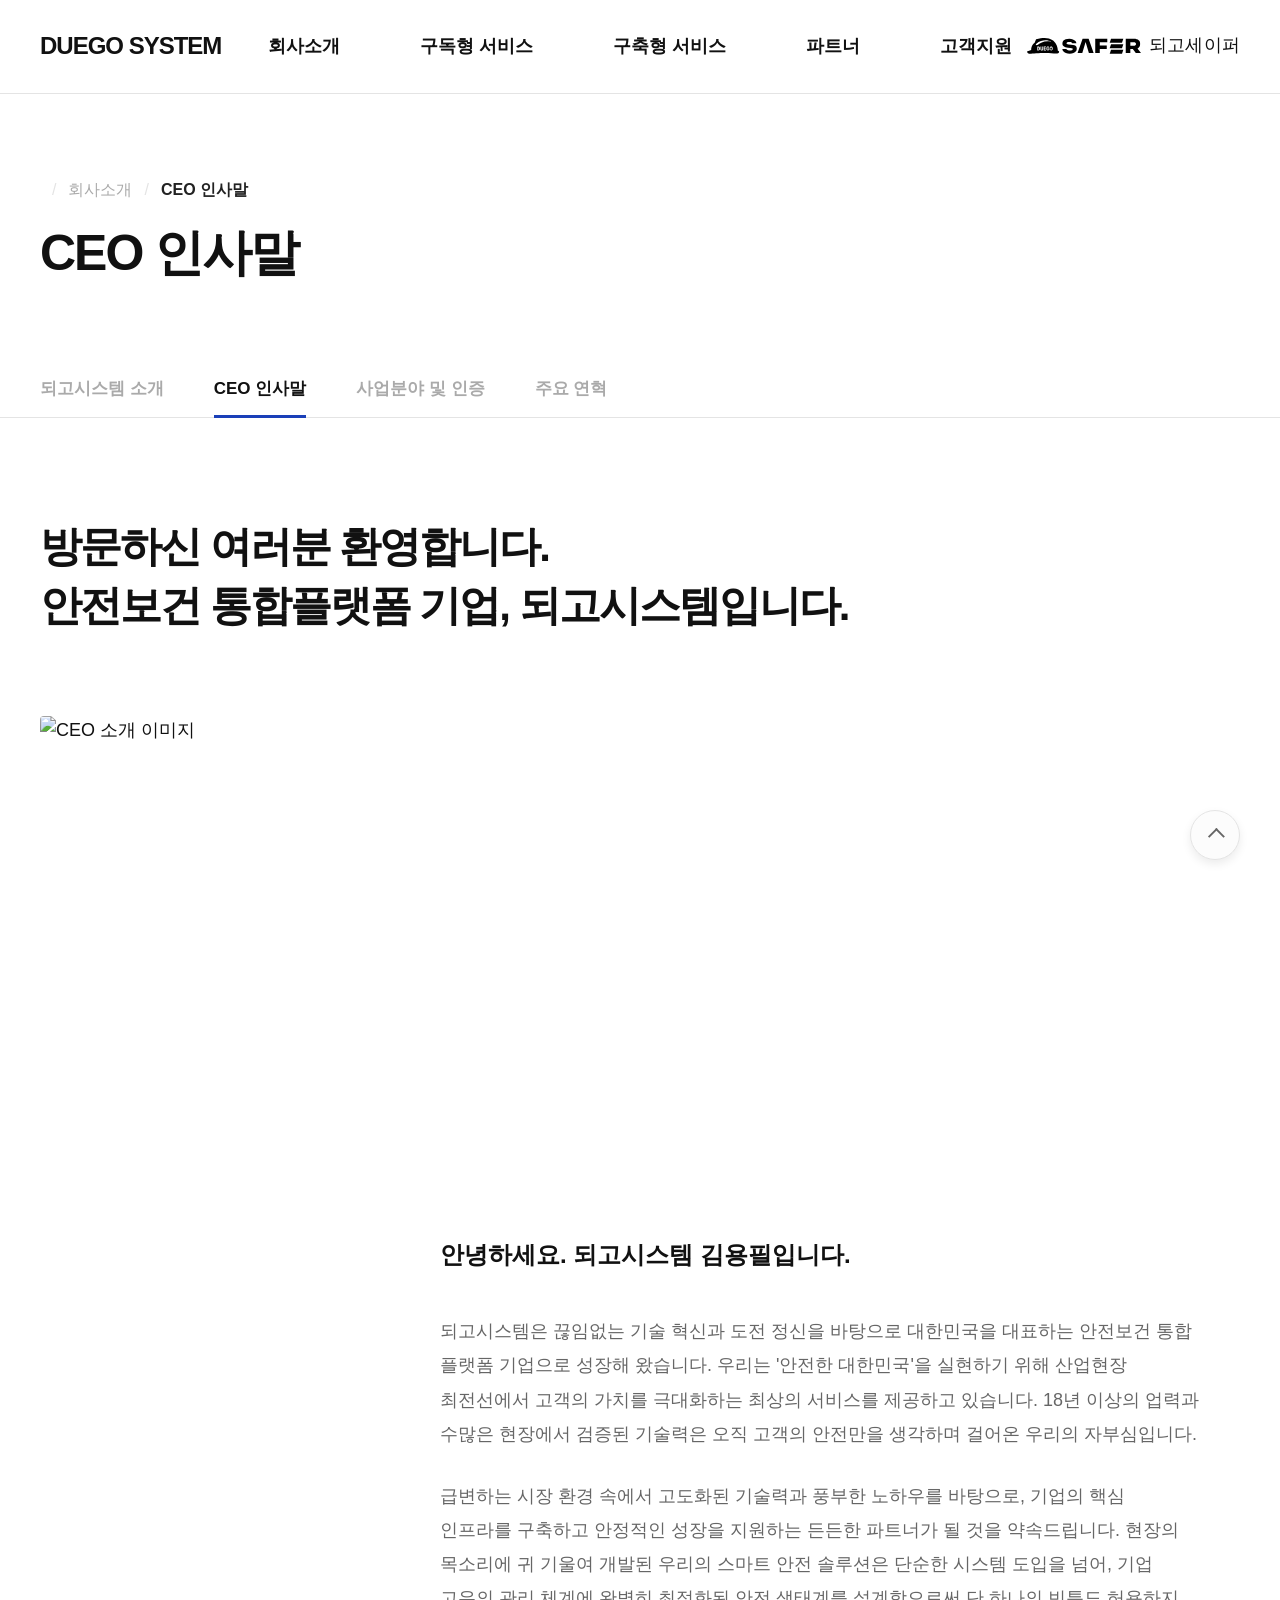
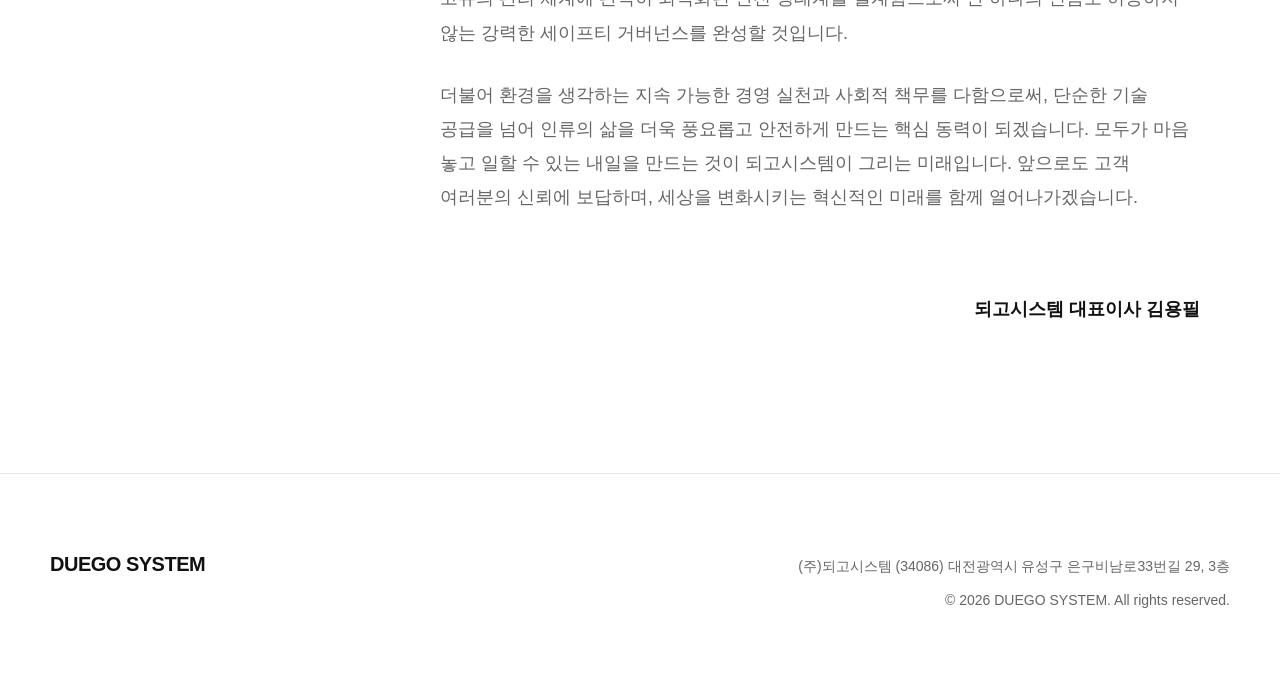
==== commit c1da583e: "Add new pages, components, assets and update styles - Add about (business, history, vision), partner" ====
--- a/about/ceo.html
+++ b/about/ceo.html
@@ -5,97 +5,35 @@
     <meta charset="UTF-8">
     <meta name="viewport" content="width=device-width, initial-scale=1.0">
     <title>CEO 인사말 | DUEGO SYSTEM</title>
+
+    <!-- Fonts -->
+    <link rel="preconnect" href="https://fonts.googleapis.com">
+    <link rel="preconnect" href="https://fonts.gstatic.com" crossorigin>
+    <link href="https://fonts.googleapis.com/css2?family=Poppins:ital,wght@0,300;0,400;0,600;0,700;1,700&display=swap"
+        rel="stylesheet">
     <link rel="stylesheet" as="style" crossorigin
         href="https://cdn.jsdelivr.net/gh/orioncactus/pretendard@v1.3.9/dist/web/static/pretendard.min.css" />
-    <link rel="stylesheet" href="../css/style.css">
-    <link rel="stylesheet" href="../css/sub.css">
+
+    <!-- Icons -->
     <link href="https://cdn.jsdelivr.net/npm/remixicon@4.2.0/fonts/remixicon.css" rel="stylesheet">
-    <style>
-        /* Restore natural scrolling for sub-pages */
-        body {
-            overflow-y: auto !important;
-            height: auto !important;
-        }
 
-        .navbar {
-            background: #fff;
-            border-bottom: 1px solid var(--border-color);
-        }
-
-        .navbar .logo,
-        .navbar .nav-links a,
-        .navbar .lang-nav {
-            color: #111;
-        }
-    </style>
+    <!-- CSS -->
+    <link rel="stylesheet" href="/css/variables.css">
+    <link rel="stylesheet" href="/css/style.css">
+    <link rel="stylesheet" href="/css/sub.css">
 </head>
 
 <body class="is-sub-page">
 
-    <nav class="navbar is-open-sub"> <!-- Class to force light theme link colors -->
-        <div class="nav-dropdown-bg"></div>
-        <div class="navbar-container">
-            <a href="../index.html" class="logo">DUEGO SYSTEM</a>
-            <ul class="nav-links">
-                <li class="nav-item">
-                    <span>회사소개</span>
-                    <ul class="sub-menu">
-                        <li><a href="#">회사소개 및 비전</a></li>
-                        <li><a href="ceo.html" class="active">인사말</a></li>
-                        <li><a href="#">기술 인증 현황</a></li>
-                        <li><a href="#">주요 연혁</a></li>
-                    </ul>
-                </li>
-                <li class="nav-item">
-                    <span>구독형 서비스</span>
-                    <ul class="sub-menu">
-                        <li><a href="#">되고세이퍼</a></li>
-                        <li><a href="#">되고세이퍼 G</a></li>
-                    </ul>
-                </li>
-                <li class="nav-item">
-                    <span>구축형 서비스</span>
-                    <ul class="sub-menu">
-                        <li><a href="#">민간기업 구축</a></li>
-                        <li><a href="#">공공기관 구축</a></li>
-                    </ul>
-                </li>
-                <li class="nav-item">
-                    <span>파트너</span>
-                    <ul class="sub-menu">
-                        <li><a href="#">기업</a></li>
-                        <li><a href="#">연구원(소)</a></li>
-                        <li><a href="#">공공기관</a></li>
-                        <li><a href="#">대학</a></li>
-                    </ul>
-                </li>
-                <li class="nav-item">
-                    <span>고객지원</span>
-                    <ul class="sub-menu">
-                        <li><a href="#">공지사항</a></li>
-                        <li><a href="#">도입문의</a></li>
-                    </ul>
-                </li>
-            </ul>
-            <div class="lang-nav">
-                <div class="safer-logo-wrapper">
-                    <img src="../images/LOGO_SAFER.svg" alt="SAFER" class="safer-logo">
-                    <span class="safer-text">되고세이퍼</span>
-                </div>
-            </div>
-            <div class="mobile-toggle">
-                <span></span>
-                <span></span>
-                <span></span>
-            </div>
-        </div>
-    </nav>
+    <!-- Header Include -->
+    <div id="header-wrap"></div>
 
+    <!-- Sub Header -->
     <header class="sub-header">
-        <div class="container">
+        <div class="sub-inner">
             <div class="sub-header-title">
                 <div class="breadcrumbs">
-                    <a href="../index.html"><i class="ri-home-5-line"></i></a>
+                    <a href="/index.html"><i class="ri-home-5-line"></i></a>
                     <span class="sep">/</span>
                     <a href="#">회사소개</a>
                     <span class="sep">/</span>
@@ -105,64 +43,64 @@
                 </div>
                 <h1>CEO 인사말</h1>
             </div>
+
+            <nav class="sub-tabs">
+                <div class="sub-tabs-links">
+                    <a href="/about/vision.html">되고시스템 소개</a>
+                    <a href="/about/ceo.html" class="active">CEO 인사말</a>
+                    <a href="/about/business.html">사업분야 및 인증</a>
+                    <a href="/about/history.html">주요 연혁</a>
+                </div>
+            </nav>
         </div>
-        <nav class="sub-tabs">
-            <div class="container">
-                <div class="sub-tabs-links">
-                    <a href="#">회사소개 및 비전</a>
-                    <a href="ceo.html" class="active">인사말</a>
-                    <a href="#">기술 인증 현황</a>
-                    <a href="#">주요 연혁</a>
-                </div>
-            </div>
-        </nav>
     </header>
 
+    <!-- 컨텐츠 -->
     <main class="sub-content-wrapper">
-        <h2 class="sub-intro-title">방문하신 여러분 환영합니다.<br>안전보건 통합플랫폼 기업, 되고시스템입니다.</h2>
-        <div class="sub-top-image">
-            <img src="../images/ceo_01.png" alt="CEO Introduction Image">
-        </div>
-        <div class="ceo-greeting">
+        <div class="sub-inner">
+
+            <h2 class="ceo-page-title">방문하신 여러분 환영합니다.<br>안전보건 통합플랫폼 기업, 되고시스템입니다.</h2>
+
+            <div class="ceo-top-image">
+                <img src="/images/ceo_01.png" alt="CEO 소개 이미지">
+            </div>
+
             <div class="ceo-message">
-                <p class="intro-text">안녕하세요. 되고시스템 김용필입니다.</p>
+                <p class="ceo-intro-text">안녕하세요. 되고시스템 김용필입니다.</p>
 
-                <p class="body-text">
+                <p class="ceo-body-text">
                     되고시스템은 끊임없는 기술 혁신과 도전 정신을 바탕으로 대한민국을 대표하는 안전보건 통합 플랫폼 기업으로 성장해 왔습니다.
                     우리는 '안전한 대한민국'을 실현하기 위해 산업현장 최전선에서 고객의 가치를 극대화하는 최상의 서비스를 제공하고 있습니다.
                     18년 이상의 업력과 수많은 현장에서 검증된 기술력은 오직 고객의 안전만을 생각하며 걸어온 우리의 자부심입니다.
                 </p>
-                <p class="body-text">
+                <p class="ceo-body-text">
                     급변하는 시장 환경 속에서 고도화된 기술력과 풍부한 노하우를 바탕으로, 기업의 핵심 인프라를 구축하고 안정적인 성장을 지원하는 든든한 파트너가 될 것을 약속드립니다.
                     현장의 목소리에 귀 기울여 개발된 우리의 스마트 안전 솔루션은 단순한 시스템 도입을 넘어, 기업 고유의 관리 체계에 완벽히 최적화된 안전 생태계를 설계함으로써
                     단 하나의 빈틈도 허용하지 않는 강력한 세이프티 거버넌스를 완성할 것입니다.
                 </p>
-                <p class="body-text">
+                <p class="ceo-body-text">
                     더불어 환경을 생각하는 지속 가능한 경영 실천과 사회적 책무를 다함으로써, 단순한 기술 공급을 넘어 인류의 삶을 더욱 풍요롭고 안전하게 만드는 핵심 동력이 되겠습니다.
                     모두가 마음 놓고 일할 수 있는 내일을 만드는 것이 되고시스템이 그리는 미래입니다. 앞으로도 고객 여러분의 신뢰에 보답하며, 세상을 변화시키는 혁신적인 미래를 함께
                     열어나가겠습니다.
                 </p>
 
-                <div class="ceo-signature-area">
+                <div class="ceo-signature">
                     <span class="ceo-name">되고시스템 대표이사 김용필</span>
                 </div>
             </div>
+
         </div>
     </main>
 
-    <footer class="main-footer">
-        <div class="footer-container">
-            <div class="f-logo">DUEGO SYSTEM</div>
-            <div class="f-info">
-                <p>(주)되고시스템 (34086) 대전광역시 유성구 은구비남로33번길 29, 3층</p>
-                <p>© 2026 DUEGO SYSTEM. All rights reserved.</p>
-            </div>
-        </div>
-    </footer>
+    <!-- Footer Include -->
+    <div id="footer-wrap"></div>
 
-    <a href="#" class="back-to-top-sub">↑</a>
+    <!-- Back to Top -->
+    <a href="#" class="back-to-top-sub"></a>
 
-    <script src="../js/main.js"></script>
+    <!-- JS -->
+    <script src="/js/include.js" defer></script>
+    <script src="/js/common.js" defer></script>
 </body>
 
 </html>
--- a/css/variables.css
+++ b/css/variables.css
@@ -0,0 +1,227 @@
+/* ==========================================================================
+   DUEGO SYSTEM Design System v1.0
+   variables.css — 전체 사이트 디자인 토큰
+   규칙: 이 파일의 변수만 사용. 하드코딩 hex 금지.
+   ========================================================================== */
+
+:root {
+
+    /* -----------------------------------------------------------------------
+       1. PRIMARY COLOR (Blue)
+       메인 CTA, 링크, 아이콘 → --primary-500 (#3B6DEF) 하나로 통일
+       #4e6eff / #2D65F3 / #001cff / #2B3A8B 사용 금지
+    ----------------------------------------------------------------------- */
+    --primary-50: #EEF2FF;
+    --primary-100: #E0E7FF;
+    --primary-200: #C7D2FE;
+    --primary-300: #A5B4FC;
+    --primary-400: #6D8EF8;
+    --primary-500: #3B6DEF;
+    /* ★ Primary Main — CTA, 링크, 아이콘 */
+    --primary-600: #2355D4;
+    /* 호버 상태 */
+    --primary-700: #1A3FB8;
+    /* 호버 버튼, 헤더 강조 */
+    --primary-800: #122D8A;
+    /* 다크 섹션 강조 (구 --clavis-blue 대체) */
+    --primary-900: #0B1F63;
+    /* 다크 배경 텍스트 */
+
+    /* Semantic 매핑 */
+    --primary: var(--primary-500);
+    --primary-hover: var(--primary-600);
+    --primary-dark: var(--primary-800);
+
+
+    /* -----------------------------------------------------------------------
+       2. GRAYSCALE
+    ----------------------------------------------------------------------- */
+    --gray-0: #FFFFFF;
+    --gray-100: #FAFAFA;
+    --gray-200: #F0F0F0;
+    --gray-300: #E4E4E4;
+    /* border 기본값 */
+    --gray-400: #CCCCCC;
+    /* border 강조, 넘버 컬러 */
+    --gray-500: #AAAAAA;
+    /* 브레드크럼, 플레이스홀더 */
+    --gray-600: #666666;
+    /* 보조 텍스트 */
+    --gray-700: #444444;
+    /* 중간 강조 텍스트 */
+    --gray-800: #222222;
+    /* 서브 제목 텍스트 */
+    --gray-900: #111111;
+    /* 기본 텍스트 */
+
+    /* -----------------------------------------------------------------------
+       SEMANTIC TOKENS — 안티그라비티는 반드시 이 변수명으로 지시
+       그레이 숫자 직접 사용 금지. 시맨틱 변수만 사용할 것.
+    ----------------------------------------------------------------------- */
+
+    /* 배경 */
+    --bg-primary: var(--gray-0);
+    /* 기본 흰 배경 */
+    --bg-secondary: var(--gray-200);
+    /* 섹션 배경, 카드 배경 */
+    --bg-dark: var(--gray-900);
+    /* 다크 섹션 배경 */
+    --surface: #FCFCFC;
+    /* 카드, 팝업 서피스 */
+
+    /* 텍스트 */
+    --text-primary: var(--gray-900);
+    /* 기본 텍스트 #111 */
+    --text-secondary: var(--gray-600);
+    /* 보조 텍스트 #666 */
+    --text-tertiary: var(--gray-500);
+    /* 비활성 텍스트 #aaa */
+    --text-disabled: var(--gray-400);
+    /* 비활성/플레이스홀더 */
+    --text-inverse: var(--gray-0);
+    /* 다크 배경 위 흰 텍스트 */
+    --text-accent: var(--primary-500);
+    /* 강조 텍스트 (블루) */
+
+    /* 보더 */
+    --border-color: var(--gray-300);
+    /* 기본 구분선, 카드 테두리 */
+    --border-strong: var(--gray-400);
+    /* 강조 테두리, 호버 테두리 */
+    --border-focus: var(--primary-500);
+    /* 포커스 상태 테두리 */
+
+    /* 브랜드 */
+    --primary: var(--primary-500);
+    /* 메인 CTA, 링크, 아이콘 */
+    --primary-hover: var(--primary-600);
+    /* 호버 상태 */
+    --primary-dark: var(--primary-800);
+    /* 다크 배경 강조 */
+
+    /* 네비게이션 */
+    --nav-bg: rgba(255, 255, 255, 0.95);
+    /* GNB 배경 */
+
+
+    /* -----------------------------------------------------------------------
+       3. BADGE / TAG 전용 컬러 (변경 없이 유지)
+    ----------------------------------------------------------------------- */
+    --badge-cert: #6c42a4;
+    /* 인증서 */
+    --badge-patent: #b1229c;
+    /* 특허증 */
+    --badge-reg: #00a4bb;
+    /* 등록증 */
+
+
+    /* -----------------------------------------------------------------------
+       4. TYPOGRAPHY
+    ----------------------------------------------------------------------- */
+
+    /* 폰트 패밀리 */
+    --font-base: 'Pretendard', -apple-system, BlinkMacSystemFont, "Segoe UI", sans-serif;
+    --font-point: 'Poppins', var(--font-base);
+    /* 영문 타이틀, 숫자, 라벨 */
+
+    /* 폰트 사이즈 */
+    --fs-display: 50px;
+    /* 메인 비주얼 전용 (hero, 대형 숫자) */
+    --fs-h1: 42px;
+    /* 서브 섹션 대제목 (국문) */
+    --fs-h1-en: 44px;
+    /* 서브 섹션 대제목 (영문/Poppins) */
+    --fs-sub-h1: 50px;
+    /* 서브 페이지 상단 H1 타이틀 */
+    --fs-h2: 32px;
+    /* 섹션 소제목 */
+    --fs-h3: 24px;
+    /* 카드 타이틀, 다이어그램 타이틀 */
+    --fs-h4: 20px;
+    /* 강조 본문, 인트로 텍스트 */
+    --fs-body: 18px;
+    /* 기본 본문 (전사 기준) */
+    --fs-small: 16px;
+    /* 보조 텍스트, 탭, 타이틀 옆 영문 */
+    --fs-caption: 14px;
+    /* 라벨, 배지, 섹션 태그 */
+
+    /* 폰트 굵기 */
+    --fw-regular: 400;
+    --fw-semibold: 600;
+    --fw-bold: 700;
+    /* display 전용, 최대값 */
+
+    /* 행간 */
+    --lh-tight: 1.1;
+    --lh-heading: 1.2;
+    --lh-title: 1.4;
+    --lh-normal: 1.5;
+    --lh-body: 1.8;
+
+    /* 자간 */
+    --ls-tight: -2px;
+    --ls-heading: -1px;
+    --ls-normal: 0;
+    --ls-point: 0.01em;
+    /* Poppins 사용 시 필수 적용 */
+
+
+    /* -----------------------------------------------------------------------
+       5. SPACING (4px 단위 배수)
+    ----------------------------------------------------------------------- */
+    --space-1: 4px;
+    --space-2: 8px;
+    --space-3: 12px;
+    --space-4: 16px;
+    --space-5: 20px;
+    --space-6: 24px;
+    --space-8: 32px;
+    --space-10: 40px;
+    --space-12: 48px;
+    --space-16: 64px;
+    --space-20: 80px;
+    /* section-divider 상하 여백 */
+    --space-25: 100px;
+    /* 서브 컨텐츠 상단 여백 기준 */
+    --space-30: 120px;
+    /* 대형 섹션 간격 */
+    --space-37: 150px;
+    /* 서브 컨텐츠 하단 여백 */
+
+    /* 레이아웃 */
+    --content-width: 1440px;
+    /* 컨텐츠 최대 너비 */
+    --content-padding: 40px;
+    /* 좌우 패딩 (데스크탑) */
+    --content-padding-m: 20px;
+    /* 좌우 패딩 (태블릿/모바일) */
+    --navbar-height: 94px;
+    /* 고정 navbar 높이 */
+    --sub-header-pt: 140px;
+    /* 서브 헤더 padding-top */
+    --main-padding: 240px;
+
+
+    /* -----------------------------------------------------------------------
+       6. BORDER RADIUS
+       기본 기조: 샤프(sharp) → radius-sm(4px) 위주
+       특수 컴포넌트(다이어그램 등)는 예외 하드코딩 허용
+    ----------------------------------------------------------------------- */
+    --radius-none: 0px;
+    --radius-xs: 2px;
+    /* 배지, 태그, 필터버튼 */
+    --radius-sm: 4px;
+    /* 이미지, 카드 기본 ★ 주력 */
+    --radius-md: 8px;
+    /* 버튼, 인풋, 팝업 */
+    --radius-lg: 16px;
+    /* 큰 카드, 모달 */
+    --radius-xl: 24px;
+    /* 특수 컴포넌트 */
+    --radius-full: 50px;
+    /* 필 버튼, 태그 */
+    --radius-circle: 50%;
+    /* 프로필, 로고 원형 */
+
+}
--- a/css/style.css
+++ b/css/style.css
@@ -1,63 +1,11 @@
-/* --- Root Variables --- */
-:root {
-    --clavis-blue: #2B3A8B;
-    --accent: #007AFF;
-    --text-black: #111111;
-    --text-white: #ffffff;
-    --text-gray: #666666;
-    --bg-gray: #f8f8f8;
-    /* Grayscale (10 Steps) */
-    --gray-0: #FFFFFF;
-    --gray-1: #F8F8F8;
-    --gray-2: #F0F0F0;
-    --gray-3: #E4E4E4;
-    --gray-4: #CCCCCC;
-    --gray-5: #AAAAAA;
-    --gray-6: #666666;
-    --gray-7: #444444;
-    --gray-8: #222222;
-    --gray-9: #111111;
-
-    /* Primary Color (10 Steps) - Base: #2B3A8B (Step 5) */
-    --primary-0: #EEF3FF;
-    --primary-1: #D6E4FF;
-    --primary-2: #ADC8FF;
-    --primary-3: #7EA8F8;
-    --primary-4: #4F75E0;
-    --primary-5: #2B3A8B;
-    --primary-6: #243280;
-    --primary-7: #1D2A6E;
-    --primary-8: #16215C;
-    --primary-9: #0F1848;
-
-    /* Semantic Mappings */
-    --bg-primary: var(--gray-0);
-    --text-primary: #111111;
-    /* Brand Colors (Semantic) */
-    --primary: var(--primary-5);
-    --secondary: var(--accent);
-    --edge: var(--accent); /* 포인트가 되는 '엣지' 컬러 정의 */
-    --text-secondary: var(--gray-6);
-    --surface: #fcfcfc;
-    --surface-alt: var(--gray-1);
-    --border-color: var(--gray-3);
-    --nav-bg: rgba(255, 255, 255, 0.95);
-
-    /* Fonts */
-    --font-primary: 'Pretendard', -apple-system, BlinkMacSystemFont, "Segoe UI", Roboto, "Helvetica Neue", Arial, sans-serif;
-
-    /* Border Radius */
-    --radius-xs: 2px;
-    --radius-sm: 4px;
-    --radius-md: 8px;
-    --radius-lg: 16px;
-    --radius-xl: 24px;
-    --radius-full: 50px;
-}
-
 /* --- Typography --- */
 body {
-    font-family: var(--font-primary);
+    font-family: var(--font-base);
+    overflow: hidden;
+    background-color: var(--bg-primary);
+    color: var(--text-primary);
+    font-size: 18px;
+    line-height: 1.6;
 }
 
 /* --- Common UI Components (Buttons) --- */
@@ -69,7 +17,7 @@
     padding: 10px 30px;
     /* 뚱뚱하지 않도록 상하 패딩을 10px로 축소 */
     font-family: var(--font-primary);
-    font-size: 16px;
+    font-size: 18px;
     font-weight: 600;
     line-height: 1.2;
     text-decoration: none;
@@ -80,13 +28,12 @@
 }
 
 .btn-primary {
-    background: var(--primary-4);
+    background: var(--primary-500);
     color: var(--gray-0);
 }
 
 .btn-primary:hover {
-    background: var(--primary-5);
-    /* 호버 시 조금 더 진한 브랜드 컬러로 변경 */
+    background: var(--primary-600);
 }
 
 .btn-white-outline {
@@ -114,13 +61,6 @@
     height: 100%;
     margin: 0;
     padding: 0;
-}
-
-body {
-    font-family: 'Pretendard', -apple-system, BlinkMacSystemFont, "Segoe UI", Roboto, "Helvetica Neue", Arial, sans-serif;
-    overflow: hidden;
-    background-color: var(--bg-primary);
-    color: var(--text-primary);
 }
 
 #scroll-wrapper {
@@ -156,9 +96,18 @@
     display: flex;
     justify-content: space-between;
     align-items: center;
-    padding: 0 50px;
-    /* 50px padding for full-width layout */
-    transition: transform 0.3s ease;
+    padding: 0 40px;
+    /* 모든 페이지 네비게이션 여백 40px 통일 */
+    box-sizing: border-box;
+    transition: all 0.3s ease;
+}
+
+/* 서브 페이지에서도 네비게이션 너비 제약 해제 (메인과 동일하게 100% 사용) */
+body.is-sub-page .navbar-container {
+    max-width: none;
+    width: 100%;
+    margin: 0;
+    padding: 0 40px;
 }
 
 /* Mobile Menu Toggle */
@@ -180,7 +129,7 @@
 
 .navbar.dark .mobile-toggle span,
 .navbar.is-open .mobile-toggle span {
-    background: #111;
+    background: var(--text-primary);
 }
 
 /* Active State for Toggle */
@@ -196,15 +145,36 @@
     transform: translateY(-8px) rotate(-45deg);
 }
 
-/* Ensure logo and lang-nav have a flex-basis to push nav-links to exact center */
-.navbar-container>.logo,
+.navbar-container>.logo-area,
 .navbar-container>.lang-nav {
     flex: 1;
+    display: flex;
+}
+
+.navbar-container>.logo-area {
+    justify-content: flex-start;
+}
+
+.logo {
+    display: inline-block;
+    /* 텍스트 크기만큼만 클릭 영역으로 활용 */
+    font-size: 24px;
+    font-weight: 700;
+    color: #fff;
+    letter-spacing: -1px;
+    text-decoration: none;
+    position: relative;
+    z-index: 10;
+    transition: color 1.0s ease 0.1s;
 }
 
 .navbar-container>.lang-nav {
-    display: flex;
     justify-content: flex-end;
+}
+
+.navbar-container>.lang-nav {
+    display: flex;
+    justify-content: flex-end;
     align-items: center;
     gap: 12px;
 }
@@ -216,15 +186,18 @@
 }
 
 .safer-logo {
-    height: 16px; /* Reduced from 20px to 16px */
+    height: 16px;
+    /* Reduced from 20px to 16px */
     width: auto;
     transition: filter 0.3s ease;
 }
 
 .safer-text {
-    font-size: 16px; /* 15px -> 16px (Nav/Labels 규격) */
+    font-size: 18px;
+    /* 15px -> 16px (Nav/Labels 규격) */
     font-weight: 400;
-    color: var(--gray-0); /* #fff -> 변수 사용 */
+    color: var(--gray-0);
+    /* #fff -> 변수 사용 */
     letter-spacing: 0.2px;
     white-space: nowrap;
     transition: color 0.3s ease;
@@ -240,7 +213,8 @@
 .navbar.dark .safer-logo,
 .navbar.is-open .safer-logo,
 .navbar.is-open-sub .safer-logo {
-    filter: brightness(0) invert(0); /* Black in light backgrounds */
+    filter: brightness(0) invert(0);
+    /* Black in light backgrounds */
 }
 
 /* Initially white/light if navbar is transparent on dark background */
@@ -362,7 +336,7 @@
 
 .navbar.is-open .nav-item:hover>a,
 .navbar.is-open .nav-item:hover>span {
-    color: #2B3A8B;
+    color: var(--primary-dark);
     /* Replaced orange with Deep Navy */
 }
 
@@ -394,7 +368,9 @@
 
 .sub-menu li a {
     font-size: 16px;
-    font-weight: 600; /* 500 -> 600 (semibold) */
+    /* 18px에서 16px로 축소 */
+    font-weight: 500;
+    /* 600에서 500(미디엄)으로 하향 */
     color: #777 !important;
     white-space: nowrap;
     transition: color 0.2s 0s !important;
@@ -402,8 +378,15 @@
 
 .sub-menu li a:hover,
 .sub-menu li a.active {
-    color: #2B3A8B !important;
-    /* Replaced orange with Deep Navy */
+    color: var(--primary) !important;
+    font-weight: 600;
+}
+
+/* GNB 최상위 메뉴 활성 상태: 텍스트는 블랙 유지, 무게감만 부여 */
+.navbar .nav-item.active>span,
+.navbar .nav-item.active>a {
+    color: var(--text-primary) !important;
+    /* 사용자 요청: 블랙 원복 */
     font-weight: 700;
 }
 
@@ -443,16 +426,21 @@
     color: #fff;
     display: flex;
     align-items: center;
-    /* justify-content: center; 중앙 정렬(주석) */
-    /* text-align: center; 중앙 정렬(주석) */
     justify-content: flex-start;
-    /* 좌측 정렬 활성화 */
     text-align: left;
-    /* 좌측 정렬 활성화 */
-    padding-left: 300px;
-    /* 400px에서 300px로 조정 */
     position: relative;
     overflow: hidden;
+}
+
+.hero-content {
+    position: relative;
+    top: 20px;
+    width: 100%;
+    z-index: 10;
+    padding: 0 var(--main-padding);
+    /* 로고와 동일한 240px 변수 적용 */
+    text-align: left;
+    margin: 0;
 }
 
 .hero-video {
@@ -476,21 +464,12 @@
     z-index: 2;
 }
 
-.hero-content {
-    position: relative;
-    z-index: 10;
-    width: 100%;
-    max-width: 1600px;
-    /* 여백 확보를 위해 최대 너비 확장 */
-    padding: 0;
-    transform: translateY(30px);
-    /* 50px에서 30px로 조정 (20px 위로 이동) */
-}
-
 .slogan-container {
     position: relative;
-    height: 220px; /* 88px * 2 lines + line-height 고려 */
-    margin-bottom: 60px; /* desc와의 간격 조정 (20px -> 60px로 40px 확장) */
+    height: 220px;
+    /* 88px * 2 lines + line-height 고려 */
+    margin-bottom: 60px;
+    /* desc와의 간격 조정 (20px -> 60px로 40px 확장) */
 }
 
 .slogan-title {
@@ -498,12 +477,14 @@
     top: 0;
     left: 0;
     width: 100%;
-    font-size: 86px; /* 112px -> 88px -> 86px로 조정 */
+    font-size: 86px;
+    /* 112px -> 88px -> 86px로 조정 */
     font-weight: 700;
     line-height: 1.25;
     letter-spacing: -1px;
     word-break: keep-all;
-    opacity: 1; /* 컨테이너는 보이고 내부 span으로 제어 */
+    opacity: 1;
+    /* 컨테이너는 보이고 내부 span으로 제어 */
     visibility: hidden;
     pointer-events: none;
 }
@@ -519,7 +500,7 @@
 
 .slogan-title.exit .line-1,
 .slogan-title.exit .line-2 {
-    animation: fadeOutUpSlogan 0.8s ease-out both;
+    animation: fadeOutSlogan 0.5s ease-out both;
     animation-delay: 0s;
 }
 
@@ -535,8 +516,8 @@
 }
 
 .slogan-title.active .line-2 {
-    animation: fadeInUpSlogan 0.8s cubic-bezier(0.25, 0.46, 0.45, 0.94) both;
-    animation-delay: 0.3s;
+    animation: fadeInUpSlogan 0.6s cubic-bezier(0.25, 0.46, 0.45, 0.94) both;
+    animation-delay: 0.2s;
 }
 
 @keyframes fadeInUpSlogan {
@@ -545,6 +526,7 @@
         visibility: visible;
         transform: translateY(30px);
     }
+
     to {
         opacity: 1;
         visibility: visible;
@@ -552,16 +534,29 @@
     }
 }
 
-@keyframes fadeOutUpSlogan {
+@keyframes fadeOutSlogan {
     0% {
         opacity: 1;
         visibility: visible;
         transform: translateY(0);
     }
+
     100% {
         opacity: 0;
         visibility: hidden;
-        transform: translateY(-30px);
+        transform: translateY(0);
+    }
+}
+
+@keyframes fadeInUp {
+    from {
+        opacity: 0;
+        transform: translateY(30px);
+    }
+
+    to {
+        opacity: 1;
+        transform: translateY(0);
     }
 }
 
@@ -586,7 +581,8 @@
     visibility: hidden;
     pointer-events: none;
     transform: translateY(20px);
-    font-weight: 300; /* 300 (light) 규정 적용 */
+    font-weight: 300;
+    /* 300 (light) 규정 적용 */
 }
 
 .slogan-desc.active {
@@ -596,26 +592,18 @@
 }
 
 .slogan-desc.exit {
-    animation: fadeOutUpSlogan 0.8s ease-out both;
+    animation: fadeOutSlogan 0.5s ease-out both;
     animation-delay: 0s;
 }
 
-@keyframes fadeInUp {
-    from {
-        opacity: 0;
-        transform: translateY(30px);
-    }
-    to {
-        opacity: 1;
-        transform: translateY(0);
-    }
-}
+/* Duplicate Keyframes Removed */
 
 @keyframes fadeInUpService {
     from {
         opacity: 0;
         transform: translateY(20px);
     }
+
     to {
         opacity: 1;
         transform: translateY(0);
@@ -625,13 +613,16 @@
 /* --- BACKGROUND MARQUEE TEXT --- */
 .bg-marquee {
     position: absolute;
-    bottom: 10%; /* 가시성 확보를 위해 높이 상향 */
+    bottom: 10%;
+    /* 가시성 확보를 위해 높이 상향 */
     left: 0;
     width: 100%;
     overflow: hidden;
-    z-index: 0; /* 배경색 위, 콘텐츠 아래 */
+    z-index: 0;
+    /* 배경색 위, 콘텐츠 아래 */
     pointer-events: none;
-    opacity: 0.05; /* 다시 은은하게 (투명도 낮춤) */
+    opacity: 0.06;
+    /* Adjusted to 0.06 as requested */
     user-select: none;
 }
 
@@ -639,15 +630,21 @@
     display: flex;
     white-space: nowrap;
     width: fit-content;
-    animation: marqueeMove 75s linear infinite; /* 90초에서 75초로 소폭 단축 */
+    animation: marqueeMove 120s linear infinite;
+    /* Increased to 120s for slower motion */
 }
 
 .marquee-inner span {
-    font-size: 14vw; /* 12vw에서 14vw로 확대 */
-    font-weight: 700; /* 800에서 700으로 규정에 맞게 하향 */
-    color: var(--gray-9); /* #000에서 변수로 교체 */
-    padding-right: 300px; /* 간격 유지 */
-    letter-spacing: -5px; /* 자간 유지 */
+    font-size: 14vw;
+    /* 12vw에서 14vw로 확대 */
+    font-weight: 700;
+    /* 800에서 700으로 규정에 맞게 하향 */
+    color: var(--gray-900);
+    /* #000에서 변수로 교체 */
+    padding-right: 300px;
+    /* 간격 유지 */
+    letter-spacing: -5px;
+    /* 자간 유지 */
     line-height: 1;
 }
 
@@ -655,6 +652,7 @@
     0% {
         transform: translateX(0);
     }
+
     100% {
         transform: translateX(-50%);
     }
@@ -663,9 +661,7 @@
 .video-controls {
     display: flex;
     align-items: center;
-    /* justify-content: center; 중앙 정렬(주석) */
     justify-content: flex-start;
-    /* 좌측 정렬 활성화 */
     gap: 15px;
 }
 
@@ -710,186 +706,352 @@
     transition: width 0.2s linear;
 }
 
-/* --- SECTION 2: TECH (Clavis Style) --- */
+/* --- SECTION 2: TECH (Redesigned Slider) --- */
 .tech-section {
-    position: relative; /* 자식 요소 bg-marquee의 위치 기준점 */
+    position: relative;
     height: 100vh;
-    background: var(--bg-primary);
+    background: #fff;
     overflow: hidden;
     display: flex;
     align-items: center;
     border-top: 1px solid var(--border-color);
 }
 
-.tech-wrapper {
-    position: relative;
-    z-index: 1; /* 배경 마키(z-index: 0)보다 위로 배치 */
-    display: flex;
-    width: 100%;
-    margin: 0;
-    padding: 0 10%; /* 상하 패딩 제거하여 부모 섹션의 align-items: center로 중앙 정렬 */
-    /* Side Margins 10% */
+.tech-bg-text {
+    position: absolute;
+    bottom: 150px;
+    /* 100px 더 위로 올림 (50px -> 150px) */
+    left: -20px;
+    /* 섹션 왼쪽 끝부분에 배치하여 살짝 잘리는 느낌 부여 */
+    font-size: 280px;
+    /* 240px -> 280px로 재조정 */
+    font-weight: 900;
+    color: rgba(0, 0, 0, 0.05);
+    /* 다시 조금 더 은은하게 (크기가 커졌으므로) */
+    white-space: nowrap;
+    z-index: 1;
+    pointer-events: none;
+    letter-spacing: -15px;
+    line-height: 1;
+}
+
+.tech-container {
+    position: relative;
+    z-index: 10;
+    width: 100%;
+    padding: 0 var(--main-padding);
+    /* 240px 변수 적용 */
+    display: flex;
     align-items: flex-start;
-    /* Align children to top vertically within self */
-}
-
-/* Left Side (35%) */
+    justify-content: space-between;
+}
+
+/* Left - Tech Info */
 .tech-info {
-    width: 35%;
-    /* Increased for better label/title fit */
-    padding-right: 60px;
-    display: flex;
-    flex-direction: column;
-    justify-content: center;
-    /* Vertically center content WITHIN self */
-}
-
-.category-label {
-    color: var(--edge);
-    font-weight: 700;
-    font-size: 14px;
-    margin-bottom: 20px;
-    text-transform: uppercase;
+    width: 440px;
+    /* 고정 너비로 텍스트 정렬 유지 */
+    padding-top: 0;
+    /* 기존 40px에서 상단으로 40px 이동 */
     opacity: 0;
-}
-
-.tech-section.active .category-label {
-    animation: fadeInUpService 1.2s ease-out forwards;
-}
-
-.cases-text-box .main-title {
-    font-size: 56px;
-    font-weight: 700;
+    transform: translateY(30px);
+    transition: all 1s ease 0.2s;
+}
+
+.tech-new-section {
+    height: 100vh;
+    background: #fff;
+    display: flex;
+    align-items: center;
+    overflow: hidden;
+    position: relative;
+}
+
+.tech-new-container {
+    width: 100%;
+    padding: 0 var(--main-padding);
+    display: flex;
+    align-items: flex-start;
+    gap: 100px;
+}
+
+/* Left Content Side */
+.tech-info-side {
+    flex: 0 0 400px;
+    padding-top: 20px;
+}
+
+.tech-new-title {
+    font-size: 48px;
     line-height: 1.3;
-    color: var(--text-black);
-    letter-spacing: -2px;
-    margin-top: 15px;
-}
-
-.cases-links {
-    display: flex;
-    justify-content: center;
-    gap: 60px;
-    width: 100%;
-    max-width: 1200px;
-    margin: 60px auto 0;
-    opacity: 0;
-    transform: translateY(40px);
-    transition: all 1s cubic-bezier(0.25, 0.46, 0.45, 0.94);
-    pointer-events: none;
-}
-
-.cases-links.show-links {
-    opacity: 1;
-    transform: translateY(0);
-    pointer-events: auto;
-}
-
-.case-card {
-    flex: none;
-    width: 640px;
-    height: 200px;
-    display: flex;
-    flex-direction: column;
-    justify-content: center;
-    align-items: flex-start;
-    padding: 0 45px;
-    background: rgba(150, 150, 150, 0.15);
-    backdrop-filter: blur(5px);
-    -webkit-backdrop-filter: blur(5px);
-    border: 1px solid rgba(255, 255, 255, 0.1);
-    border-radius: 8px; /* Fixed to 8px per user request */
-    color: #fff;
-    text-decoration: none;
-    transition: all 0.4s cubic-bezier(0.165, 0.84, 0.44, 1);
-    position: relative; /* 화살표 절대 배치를 위해 추가 */
-}
-
-.case-card .card-info {
-    display: flex;
-    flex-direction: column;
-    gap: 5px;
-    align-items: flex-start; /* 좌측 정렬 명시 */
-    text-align: left;
-}
-
-.case-card .ko {
-    font-size: 24px;
-    font-weight: 600;
-    line-height: 1.2;
-}
-
-.case-card .en {
-    font-size: 14px;
-    opacity: 0.6;
-    text-transform: uppercase;
-    font-weight: 600; /* 500 -> 600 (semibold) */
-    letter-spacing: 0; /* 정렬 방해 가능한 자간 제거 */
-}
-
-.case-card i {
-    position: absolute;
-    right: 45px;
+    font-weight: 800;
+    margin-bottom: 25px;
+    letter-spacing: -0.02em;
+    word-break: keep-all;
+}
+
+.tech-new-title .blue-text {
+    color: var(--primary);
+}
+
+.tech-new-title .black-text {
+    color: #111;
+}
+
+.tech-new-desc {
+    font-size: 18px;
+    line-height: 1.7;
+    color: var(--gray-600);
+    margin-bottom: 50px;
+}
+
+.tech-new-list {
+    list-style: none;
+    margin-bottom: 80px;
+}
+
+.tech-new-list li {
+    font-size: 18px;
+    color: #ccc;
+    margin-bottom: 15px;
+    cursor: pointer;
+    transition: all 0.3s;
+    position: relative;
+    padding-left: 25px;
+}
+
+.tech-new-list li::before {
+    content: '';
+    position: absolute;
+    left: 0;
     top: 50%;
     transform: translateY(-50%);
-    font-size: 32px;
-    opacity: 0.8;
-    transition: 0.3s;
-}
-
-.case-card:hover {
-    background: rgba(150, 150, 150, 0.25);
-    border-color: rgba(255, 255, 255, 0.3);
-    transform: translateY(-5px);
-}
-
-.case-card:hover i {
+    width: 6px;
+    height: 6px;
+    border-radius: 50%;
+    background: #ccc;
+    transition: all 0.3s;
+}
+
+.tech-new-list li.active {
+    color: var(--text-primary);
+    font-weight: 700;
+}
+
+.tech-new-list li.active::before {
+    background: var(--primary);
+    width: 10px;
+    height: 10px;
+    left: -2px;
+}
+
+/* Left Bottom Controls */
+.tech-bottom-controls {
+    display: flex;
+    flex-direction: column;
+    gap: 40px;
+}
+
+.active-indicator {
+    display: flex;
+    flex-direction: column;
+}
+
+.indicator-header {
+    display: flex;
+    justify-content: space-between;
+    align-items: baseline;
+    margin-bottom: 15px;
+    width: 320px;
+}
+
+.active-name {
+    font-size: 18px;
+    font-weight: 700;
+    color: var(--text-primary);
+}
+
+.tech-card-counter {
+    font-size: 14px;
+    font-weight: 600;
+    color: var(--gray-600);
+    font-family: inherit;
+    letter-spacing: 0.05em;
+}
+
+.indicator-line {
+    width: 320px;
+    height: 2px;
+    background: #f0f0f0;
+    position: relative;
+}
+
+.line-fill {
+    position: absolute;
+    top: 0;
+    left: 0;
+    width: 80px;
+    height: 2px;
+    background: var(--primary);
+    transition: all 0.5s cubic-bezier(0.23, 1, 0.32, 1);
+}
+
+.tech-nav-arrows {
+    display: flex;
+    gap: 15px;
+    margin-top: 40px;
+}
+
+.t-nav-btn {
+    width: 48px;
+    height: 48px;
+    border-radius: 50%;
+    background: #f5f5f5;
+    border: none;
+    display: flex;
+    align-items: center;
+    justify-content: center;
+    cursor: pointer;
+    transition: all 0.3s ease;
+}
+
+.t-nav-btn:hover {
+    border-color: var(--primary-color);
+    background: #eef6ff;
+    transform: translateY(-2px);
+}
+
+/* Right Slider Side */
+.tech-slider-side {
+    flex: 1;
+    min-width: 0;
+    position: relative;
+    overflow: hidden;
+    /* 호버 시 카드가 올라갈 상단 여유 공간 확보 */
+    padding-top: 30px;
+    margin-top: -30px;
+    overflow: hidden;
+}
+
+.tech-new-slider {
+    display: flex;
+    gap: 40px;
+    transition: transform 0.8s cubic-bezier(0.25, 1, 0.5, 1);
+}
+
+.tech-new-slider.no-transition,
+.tech-new-slider.no-transition .tech-new-card,
+.tech-new-slider.no-transition .new-card-img,
+.tech-new-slider.no-transition .new-card-detail {
+    transition: none !important;
+}
+
+.tech-new-card {
+    flex: 0 0 450px;
+    height: 600px;
+    border-radius: 40px;
+    overflow: hidden;
+    position: relative;
+    background: #f8f8f8;
+    /* 더 부드러운 스윽~ 효과를 위한 전용 커브 (출발 완만히, 멈춤 부드럽게) */
+    transition: transform 0.8s cubic-bezier(0.25, 1, 0.5, 1),
+        box-shadow 0.6s cubic-bezier(0.25, 1, 0.5, 1);
+    cursor: pointer;
+}
+
+.tech-new-card:hover {
+    transform: translateY(-15px) !important;
+    z-index: 10;
+}
+
+
+
+.new-card-img {
+    width: 100%;
+    height: 100%;
+    background-size: cover;
+    background-position: center;
+    transition: transform 0.8s ease, filter 0.5s ease;
+}
+
+.tech-new-card:hover .new-card-img {
+    filter: brightness(1.05);
+    /* 호버 시 미세하게 밝게 */
+}
+
+.tech-new-card.active .new-card-img {
+    transform: scale(1.05);
+}
+
+.tech-new-card:not(.active) .new-card-img {
+    filter: brightness(0.85);
+    /* 호버 효과 강조를 위해 평소보다 약간 더 어둡게 */
+}
+
+.tech-new-card.active .new-card-img,
+.tech-new-card:hover .new-card-img {
+    filter: brightness(1);
+}
+
+/* Card Detail Box (Only for Active) */
+.new-card-detail {
+    position: absolute;
+    bottom: 20px;
+    left: 20px;
+    right: 20px;
+    background: #fff;
+    padding: 40px;
+    border-radius: 30px;
+    transform: translateY(120%);
+    opacity: 0;
+    transition: all 0.6s cubic-bezier(0.23, 1, 0.32, 1);
+    box-shadow: 0 10px 30px rgba(0, 0, 0, 0.05);
+}
+
+.tech-new-card.active .new-card-detail {
+    transform: translateY(0);
     opacity: 1;
-    transform: scale(1.1) translateX(5px);
-}
-
-.main-title {
-    font-size: 52px;
-    font-weight: 700;
-    line-height: 1.25;
-    margin-bottom: 50px;
-    color: var(--text-black);
-    letter-spacing: -1.5px;
-    opacity: 0;
-}
-
-.tech-section.active .main-title {
-    animation: fadeInUpService 1.2s ease-out 0.2s forwards;
-    /* 시차 0.2초로 단축 */
-}
-
-.side-menu {
-    list-style: none;
-    margin-bottom: 80px;
-    /* Increased margin for better separation */
-    opacity: 0;
-}
-
-.tech-section.active .side-menu {
-    animation: fadeInUpService 1.2s ease-out 0.4s forwards;
-    /* 시차 0.4초로 단축 */
-}
-
-.side-menu li {
-    height: 70px;
-    /* Fixed height to prevent layout jumping */
-    display: flex;
-    align-items: center;
-    padding-left: 30px;
-    /* Slightly more indentation */
-    font-size: 20px;
-    /* Balanced starting size */
-    color: var(--gray-4);
-    /* Consistent Gray-4 from root variables */
-    cursor: pointer;
-    transition: all 0.5s cubic-bezier(0.4, 0, 0.2, 1);
-    position: relative;
-}
+}
+
+.new-card-detail h3 {
+    font-size: 28px;
+    font-weight: 800;
+    color: var(--text-primary);
+    margin-bottom: 15px;
+}
+
+.new-card-detail p {
+    font-size: 16px;
+    line-height: 1.7;
+    color: var(--gray-600);
+    word-break: keep-all;
+}
+
+/* Responsive */
+@media (max-width: 1400px) {
+    .tech-new-card {
+        flex: 0 0 380px;
+        height: 520px;
+    }
+}
+
+@media (max-width: 1200px) {
+    .tech-new-container {
+        flex-direction: column;
+        gap: 60px;
+    }
+
+    .tech-info-side {
+        flex: 0 0 auto;
+        width: 100%;
+    }
+
+    .tech-new-list {
+        display: none;
+        /* 모바일/태블릿에선 리스트 생략 가능 */
+    }
+}
+
+/* 중복된 미디어 쿼리 제거 (하단 통합 섹션으로 이동) */
 
 .side-menu li.active {
     color: var(--clavis-blue);
@@ -926,7 +1088,7 @@
 }
 
 .pagination .num {
-    color: var(--gray-5);
+    color: var(--gray-500);
     /* Gray for inactive numbers */
     transition: color 0.3s ease;
 }
@@ -945,12 +1107,14 @@
     background: var(--clavis-blue);
     border: none;
     color: #fff;
-    font-size: 12px; /* 아이콘 크기 약간 축소 */
+    font-size: 12px;
+    /* 아이콘 크기 약간 축소 */
     cursor: pointer;
     width: 26px;
     height: 26px;
     border-radius: 50%;
-    margin-right: 15px; /* 왼쪽 배치에 따른 우측 마진 */
+    margin-right: 15px;
+    /* 왼쪽 배치에 따른 우측 마진 */
     display: flex;
     align-items: center;
     justify-content: center;
@@ -963,16 +1127,7 @@
     transform: scale(1.1);
 }
 
-/* Right Side (65%) */
-.tech-slider {
-    width: 65%;
-    /* Adjusted to match 35% tech-info width */
-    display: flex;
-    height: 100%;
-    gap: 30px;
-    align-items: center;
-    /* Center square cards vertically if their row is taller */
-}
+/* 중복되고 낡은 .tech-slider 정의 제거됨 */
 
 .product-card {
     flex: 2;
@@ -981,18 +1136,18 @@
     background-size: cover;
     background-position: center;
     background-repeat: no-repeat;
-    border-radius: 8px; /* Adjusted from 4px back to 8px per user request */
+    border-radius: 8px;
+    /* Adjusted from 4px back to 8px per user request */
     overflow: hidden;
     cursor: pointer;
-    /* transition: 0.7s smoothness optimization */
-    transition: flex-grow 0.7s cubic-bezier(0.4, 0, 0.2, 1),
-        transform 0.6s ease;
+    transition: flex-grow 1.1s cubic-bezier(0.65, 0, 0.35, 1),
+        transform 0.8s cubic-bezier(0.65, 0, 0.35, 1);
     will-change: flex-grow;
 }
 
 .product-card.active {
-    flex-grow: 10;
-    /* Significant expansion but less extreme than before for balance */
+    flex-grow: 6.5;
+    /* Adjusted to approx 920px per user request */
     cursor: default;
 }
 
@@ -1030,6 +1185,25 @@
 }
 
 
+
+.tech-bg-text {
+    position: absolute;
+    bottom: 100px;
+    /* 기존 150px에서 더 하단으로 이동 */
+    left: 0;
+    /* 기존 240px에서 왼쪽 끝으로 밀착 */
+    font-size: 290px;
+    /* 최종 정밀 보정에 따라 300px에서 290px로 수정 */
+    font-weight: 900;
+    color: rgba(0, 0, 0, 0.04);
+    /* 0.05에서 0.04로 미세하게 보정 */
+    letter-spacing: 0.01em;
+    /* 자간을 조금 더 촘촘히 보정 (0.02em -> 0.01em) */
+    white-space: nowrap;
+    z-index: 1;
+    pointer-events: none;
+    line-height: 1;
+}
 
 .bg-text {
     position: absolute;
@@ -1063,7 +1237,7 @@
     align-items: center;
     color: #fff;
     text-align: center;
-    transition: 0.8s ease;
+    transition: all 1.1s cubic-bezier(0.65, 0, 0.35, 1);
 }
 
 .center-content {
@@ -1075,14 +1249,14 @@
     /* 초기 50/50 상태에서도 텍스트가 보이도록 투명도/변위 제거 */
     opacity: 1;
     transform: translateY(0);
-    transition: all 0.8s ease;
+    transition: all 1.1s cubic-bezier(0.65, 0, 0.35, 1);
 }
 
 .product-card.active .center-content {
     opacity: 1;
     transform: translateY(0);
     /* Smooth entrance when becoming active */
-    transition: all 0.8s ease 0.3s;
+    transition: all 1.1s cubic-bezier(0.65, 0, 0.35, 1) 0.3s;
 }
 
 /* 애니메이션이 시작된 후, 활성화되지 않은(축소된) 카드의 텍스트는 숨김 */
@@ -1132,7 +1306,8 @@
 }
 
 .center-content h2 {
-    font-size: 48px; /* 52px에서 48px로 최종 조정 (사용자 요청 반영) */
+    font-size: 48px;
+    /* 52px에서 48px로 최종 조정 (사용자 요청 반영) */
     font-weight: 700;
     /* Decreased from 800 for better balance */
     line-height: 1.2;
@@ -1184,7 +1359,8 @@
 }
 
 .bottom-info p {
-    font-size: 18px; /* Increased from 16px to 18px */
+    font-size: 18px;
+    /* Increased from 16px to 18px */
     color: #fff;
     line-height: 1.5;
     margin-bottom: 8px;
@@ -1230,22 +1406,12 @@
     z-index: 2;
 }
 
-
 .roadmap-container {
     position: relative;
     width: 100%;
     height: 100%;
-    padding: 0 10%;
-    z-index: 10;
-    /* Ensure content is above video and overlay */
-}
-
-.roadmap-container {
-    position: relative;
-    width: 100%;
-    height: 100%;
-    padding: 240px 10% 120px;
-    /* Increased top padding to move content down */
+    padding: 240px var(--main-padding) 120px;
+    /* 240px 변수 적용 */
     z-index: 10;
     display: flex;
     flex-direction: column;
@@ -1269,7 +1435,8 @@
 }
 
 .stats-title {
-    font-size: 48px; /* 52px에서 48px (Trust & Performance 규격)로 조정 */
+    font-size: 48px;
+    /* 52px에서 48px (Trust & Performance 규격)로 복구 */
     font-weight: 700;
     /* Decreased from 800 */
     margin-bottom: 12px;
@@ -1277,9 +1444,11 @@
 }
 
 .stats-subtitle {
-    font-size: 16px; /* 18px에서 16px (Stats Sub Label 규격)로 조정 */
+    font-size: 16px;
+    /* 18px에서 16px (Stats Sub Label 규격)로 조정 */
     color: rgba(255, 255, 255, 0.5);
-    font-weight: 300; /* 300 (light) 규정 적용 */
+    font-weight: 300;
+    /* 300 (light) 규정 적용 */
 }
 
 .stats-link a {
@@ -1308,18 +1477,22 @@
 
 .main-label {
     font-size: 48px;
-    font-weight: 600; /* Lowered from 700 to 600 */
+    font-weight: 600;
+    /* Lowered from 700 to 600 */
     line-height: 1.1;
     letter-spacing: -1px;
 }
 
 .main-number {
-    font-size: 280px; /* 누락된 크기 복구 */
-    font-weight: 700; /* 900에서 700으로 규정에 맞게 하향 */
+    font-size: 280px;
+    /* 누락된 크기 복구 */
+    font-weight: 700;
+    /* 900에서 700으로 규정에 맞게 하향 */
     line-height: 0.8;
     letter-spacing: -10px;
     font-style: italic;
-    color: var(--gray-0); /* #fff에서 변수로 교체 */
+    color: var(--gray-0);
+    /* #fff에서 변수로 교체 */
     margin-bottom: -25px;
     /* Adjusting offset for larger size */
 }
@@ -1400,13 +1573,15 @@
 
 .stat-item .label .ko {
     color: #fff;
-    font-size: 18px; /* Increased from 16px to 18px */
+    font-size: 18px;
+    /* Increased from 16px to 18px */
     margin-right: 6px;
 }
 
 .stat-item .label .en {
     color: var(--edge);
-    font-size: 12px; /* Stats Item Sub 규격 준수 */
+    font-size: 12px;
+    /* Stats Item Sub 규격 준수 */
     opacity: 0.7;
     text-transform: uppercase;
 }
@@ -1452,16 +1627,18 @@
     flex-direction: column;
 }
 
+/* SECTION 4: CASE STORIES HEADER */
 .cases-header {
     display: flex;
     justify-content: space-between;
     align-items: flex-end;
-    padding: 160px 10% 40px;
-    /* Increased top padding from 80px */
+    width: 100%;
+    padding: 160px var(--main-padding) 40px;
 }
 
 .cases-title-area h2 {
-    font-size: 52px; /* 56px에서 52px로 섹션 타이틀 통일 */
+    font-size: 52px;
+    /* 56px에서 52px로 섹션 타이틀 통일 */
     font-weight: 700;
     margin-bottom: 20px;
     color: var(--text-primary);
@@ -1470,7 +1647,7 @@
 
 .cases-title-area p {
     font-size: 18px;
-    color: #666;
+    color: var(--text-secondary);
     max-width: none;
 }
 
@@ -1486,15 +1663,16 @@
 }
 
 .learn-more:hover {
-    background: #111;
+    background: var(--text-primary);
     color: #fff;
-    border-color: #111;
+    border-color: var(--text-primary);
 }
 
 /* --- SECTION 4: CASES (Immersive Scroll Video) --- */
 .cases-scroll-wrapper {
     position: relative;
-    height: 100vh; /* 전체 페이지 스크롤 패턴에 맞게 100vh로 수정 */
+    height: 100vh;
+    /* 전체 페이지 스크롤 패턴에 맞게 100vh로 수정 */
     background: var(--gray-0);
 }
 
@@ -1532,8 +1710,10 @@
     z-index: 10;
     transition: color 0.6s ease, transform 0.6s ease, opacity 0.6s ease;
     pointer-events: none;
-    color: #111; /* 기본 상태: 어두운 색 */
-    opacity: 1 !important; /* 타 섹션의 전역 opacity: 0 간섭 방지 */
+    color: var(--text-primary);
+    /* 기본 상태: 어두운 색 */
+    opacity: 1 !important;
+    /* 타 섹션의 전역 opacity: 0 간섭 방지 */
     visibility: visible !important;
 }
 
@@ -1551,7 +1731,8 @@
 .cases-text-box .title-sub {
     display: block;
     font-size: 36px;
-    font-weight: 600; /* 500 -> 600 (semibold) */
+    font-weight: 600;
+    /* 500 -> 600 (semibold) */
     margin-bottom: 12px;
     letter-spacing: -1px;
     color: inherit;
@@ -1560,7 +1741,8 @@
 .cases-text-box .title-main {
     display: block;
     font-size: 68px;
-    font-weight: 700; /* Lowered from 800 to 700 */
+    font-weight: 700;
+    /* Lowered from 800 to 700 */
     margin-bottom: 35px;
     line-height: 1.2;
     letter-spacing: -2.5px;
@@ -1575,25 +1757,30 @@
     margin: 0 auto;
     word-break: keep-all;
     color: inherit;
-    font-weight: 400; /* 500 -> 400 (regular) */
+    font-weight: 400;
+    /* 500 -> 400 (regular) */
 }
 
 /* 비디오 박스 - 초기 상태 (타이틀 아래 지점) */
 .cases-video-box {
     position: absolute;
-    top: 52%; /* 60%에서 상향 조정 */
+    top: 52%;
+    /* 60%에서 상향 조정 */
     left: 50%;
     transform: translateX(-50%);
-    width: 800px; /* 초기 가로 크기 확대 */
-    height: 450px; /* 16:9 비율 유지 */
-    border-radius: 8px; /* Fixed to 8px per user request */
+    width: 800px;
+    /* 초기 가로 크기 확대 */
+    height: 450px;
+    /* 16:9 비율 유지 */
+    border-radius: 8px;
+    /* Fixed to 8px per user request */
     overflow: hidden;
     z-index: 5;
     /* JS에서 유동적으로 변경 예정 - 부드러운 전이 추가 */
-    transition: width 0.7s cubic-bezier(0.25, 1, 0.5, 1), 
-                height 0.7s cubic-bezier(0.25, 1, 0.5, 1), 
-                top 0.7s cubic-bezier(0.25, 1, 0.5, 1),
-                border-radius 0.7s ease;
+    transition: width 0.7s cubic-bezier(0.25, 1, 0.5, 1),
+        height 0.7s cubic-bezier(0.25, 1, 0.5, 1),
+        top 0.7s cubic-bezier(0.25, 1, 0.5, 1),
+        border-radius 0.7s ease;
 }
 
 .video-inner {
@@ -1612,18 +1799,45 @@
     position: absolute;
     inset: 0;
     background: rgba(0, 0, 0, 0.4);
-    opacity: 0; /* 초기엔 투명하다가 비디오가 배경이 되면 활성화 */
+    opacity: 0;
+    /* 초기엔 투명하다가 비디오가 배경이 되면 활성화 */
     transition: opacity 0.8s ease;
 }
 
 /* 비디오가 배경 전체가 되었을 때의 텍스트 반전 스타일 */
 .cases-scroll-wrapper.full-bg .cases-text-box {
     color: #fff;
-    transform: translateY(15vh); /* 중앙으로 이동 */
+    transform: translateY(15vh);
+    /* 중앙으로 이동 */
 }
 
 .cases-scroll-wrapper.full-bg .cases-text-box .sub-title {
     color: rgba(255, 255, 255, 0.8);
+}
+
+/* --- Main Page Footer (Vision Section) --- */
+.vision-section .main-footer {
+    position: absolute;
+    /* 비전 섹션 내 최하단 고정 */
+    bottom: 0;
+    left: 0;
+    z-index: 20;
+    display: flex;
+    justify-content: center;
+    width: 100%;
+    background: var(--gray-2);
+    /* 연한 그레이색으로 통일 */
+    color: #111;
+    padding: 60px 0;
+    border-top: 1px solid var(--gray-300);
+    transition: all 0.8s cubic-bezier(0.65, 0, 0.35, 1);
+}
+
+/* Vision 섹션 확장(Dark) 시 푸터 숨김 처리 */
+.vision-section.is-expanded .main-footer {
+    opacity: 0;
+    visibility: hidden;
+    pointer-events: none;
 }
 
 .cases-scroll-wrapper.full-bg .video-overlay {
@@ -1690,7 +1904,8 @@
     text-decoration: none;
     color: #fff;
     font-size: 14px;
-    font-weight: 700; /* 500 -> 700 (bold) */
+    font-weight: 700;
+    /* 500 -> 700 (bold) */
     transition: 0.3s;
 }
 
@@ -1700,36 +1915,50 @@
     border-color: var(--text-primary);
 }
 
-/* --- FOOTER --- */
+/* --- FOOTER (Unified White Theme) --- */
 .main-footer {
-    display: flex;
-    justify-content: center;
-    width: 100%;
-    background: #0a0a0a;
-    color: #fff;
-    padding: 60px 0;
+    width: 100%;
+    background: #FFFFFF !important;
+    /* 어떤 변수나 상속도 무시하고 화이트 고정 */
+    color: var(--text-primary);
+    padding: 80px 0;
+    border-top: 1px solid var(--border-color);
+    /* 네비게이션과 동일한 진한 회색으로 수정 */
+    position: relative;
+    z-index: 20;
 }
 
 .footer-container {
     width: 100%;
     max-width: 1440px;
+    /* 1440px 그리드 준수 */
+    margin: 0 auto;
     display: flex;
     justify-content: space-between;
     align-items: flex-start;
+    padding: 0;
+    /* 본문 타이틀 라인과 1px의 오차 없이 정렬 */
+    box-sizing: border-box;
+}
+
+/* 특수 상태에서 배경색 유지 */
+body.is-sub-page .main-footer {
+    background: #FFFFFF;
 }
 
 .f-logo {
     font-size: 24px;
     font-weight: 700;
-    color: #fff;
+    color: inherit;
+    /* 부모(main-footer) 테마 유지 */
     letter-spacing: -1px;
     line-height: 1;
     /* Match line-height for better alignment */
 }
 
 .f-info p {
-    font-size: 14px;
-    color: #666;
+    font-size: 18px;
+    color: var(--text-secondary);
     margin-top: 0;
     /* Removed top margin for first line alignment */
     text-align: right;
@@ -1776,329 +2005,264 @@
     }
 }
 
-/* Mobile & Tablet (below 1024px) */
+/* ==========================================================================
+   MOBILE & TABLET RESPONSIVE (Overhaul v2.0 - Final Consolidated)
+   ========================================================================== */
+
 @media screen and (max-width: 1024px) {
-    html, body {
-        overflow: visible !important;
+
+    /* 1. Global Reset - Force Normal Scroll Flow */
+    html,
+    body {
+        height: auto !important;
         overflow-x: hidden !important;
-        height: auto !important;
+        overflow-y: auto !important;
+        position: relative !important;
     }
 
     #scroll-wrapper {
         height: auto !important;
-        transition: none !important;
         transform: none !important;
+        display: block !important;
+        position: relative !important;
     }
 
     section {
         height: auto !important;
-        min-height: 100vh;
-        padding: 100px 0;
+        min-height: auto !important;
+        padding: 60px 20px 40px !important;
         position: relative !important;
+        top: 0 !important;
+        left: 0 !important;
+        transform: none !important;
+        opacity: 1 !important;
+        visibility: visible !important;
+    }
+
+    /* 2. Header (Navbar) */
+    .navbar {
+        height: 70px !important;
+        background: var(--gray-0) !important;
+        box-shadow: 0 2px 10px rgba(0, 0, 0, 0.05);
+    }
+
+    .navbar-container {
+        padding: 0 15px !important;
+        justify-content: space-between !important;
+    }
+
+    .logo {
+        font-size: 16px !important;
+        letter-spacing: -0.5px;
+        white-space: nowrap;
+        color: var(--text-black) !important;
+    }
+
+    .nav-links,
+    .lang-nav {
+        display: none !important;
+    }
+
+    .mobile-toggle {
+        display: flex !important;
+    }
+
+    .mobile-toggle span {
+        background: var(--text-black) !important;
+    }
+
+    /* 3. Hero Section */
+    .hero {
+        padding-top: 100px !important;
+        background: #000;
+        display: block !important;
+    }
+
+    .hero-content {
+        position: relative !important;
+        top: 0 !important;
+        left: 0 !important;
+        transform: none !important;
+        width: 100% !important;
+        text-align: left !important;
+    }
+
+    .slogan-title,
+    .slogan-desc {
+        position: relative !important;
+        display: none;
+        top: 0 !important;
+        left: 0 !important;
+    }
+
+    .slogan-title.active,
+    .slogan-desc.active {
+        display: block !important;
         opacity: 1 !important;
         visibility: visible !important;
         transform: none !important;
-        /* 데스크탑 전용 애니메이션 초기화 */
-    }
-
-    .navbar {
-        height: 70px;
-    }
-
-    .navbar-container {
-        padding: 0 20px;
-    }
-
-    .nav-links,
-    .lang-nav {
-        display: none;
-        /* Hide desktop nav */
-    }
-
-    .mobile-toggle {
-        display: flex;
-    }
-
-    /* Mobile Menu Overlay */
-    .nav-links.mobile-active {
-        display: flex;
-        position: fixed;
-        top: 0;
-        left: 0;
-        width: 100%;
-        height: 100vh;
-        background: var(--gray-0);
-        flex-direction: column;
-        justify-content: center;
-        align-items: center;
-        gap: 30px;
-        z-index: 1000;
-        padding: 100px 20px;
-    }
-
-    .nav-links.mobile-active a {
-        color: var(--text-black);
-        font-size: 24px;
-    }
-
-    .nav-links.mobile-active .sub-menu {
-        position: static;
-        opacity: 1;
-        visibility: visible;
-        transform: none;
-        padding: 10px 0;
-        display: none;
-        /* Toggle this via JS */
-    }
-
-    /* Hero Section */
-    .hero {
-        height: 90vh !important; /* 조금 더 여유 있게 조정 */
-    }
-
-    .hero-content h1 {
-        font-size: 36px; /* 56px에서 36px로 축소하여 줄바꿈 최적화 */
-        line-height: 1.3;
-        letter-spacing: -1px;
-        margin-bottom: 20px;
-    }
-
-    .hero-content h2 {
-        font-size: 18px; /* 24px에서 축소 */
-        line-height: 1.5;
+    }
+
+    .slogan-title.active {
+        font-size: 28px !important;
+        line-height: 1.3 !important;
+    }
+
+    .slogan-desc.active {
+        font-size: 15px !important;
+        line-height: 1.5 !important;
+        margin-top: 15px !important;
+        color: rgba(255, 255, 255, 0.7) !important;
     }
 
     .hero-controls {
-        bottom: 40px;
-    }
-
-    /* Tech Section */
+        position: relative !important;
+        margin-top: 30px !important;
+        justify-content: flex-start !important;
+    }
+
+    /* 4. Tech Section */
     .tech-wrapper {
-        flex-direction: column;
-        padding: 60px 20px;
+        display: block !important;
     }
 
     .tech-info {
-        width: 100%;
-        padding: 0;
-        margin-bottom: 60px;
+        width: 100% !important;
+        margin-bottom: 30px !important;
+        padding-right: 0 !important;
     }
 
     .tech-slider {
-        width: 100%;
-        flex-direction: column;
-        gap: 20px;
+        display: flex !important;
+        flex-direction: column !important;
+        gap: 15px !important;
     }
 
     .product-card {
+        width: 100% !important;
+        height: 320px !important;
         flex: none !important;
-        width: 100% !important;
-        height: 320px !important; /* 450px에서 320px로 축소하여 스크롤 부담 경감 */
-        margin-bottom: 15px;
-    }
-
-    .product-card.active {
-        flex-grow: 0 !important; /* 모바일에서는 확장 금지 */
-    }
-
-    .product-card .center-content h2 {
-        font-size: 32px; /* 48px에서 32px로 축소 */
-        margin-bottom: 20px;
-    }
-
-    .product-card .bottom-info p {
-        font-size: 15px; /* 18px에서 축소 */
+        border-radius: 12px !important;
+        overflow: hidden;
+    }
+
+    .product-card .card-overlay {
+        background: rgba(0, 0, 0, 0.5) !important;
     }
 
     .product-card .center-content {
-        opacity: 1 !important;
-        transform: none !important;
-        padding: 30px;
-    }
-
-    .product-card .card-overlay {
-        background: rgba(0, 0, 0, 0.4) !important; /* 텍스트 가공성을 위해 상시 어둡게 */
-    }
-
-    /* Roadmap Section (Stats Layout) */
-    .roadmap {
-        height: auto !important;
-        padding: 60px 0;
-    }
-
-    .roadmap-container {
-        height: auto;
-        padding: 40px 20px;
-        gap: 40px;
-    }
-
-    .stats-top {
-        flex-direction: column;
-        gap: 20px;
-    }
-
-    .stats-title {
-        font-size: 28px; /* 32px에서 축소 */
-    }
-
-    .stats-main {
-        flex-direction: column;
-        align-items: center; /* 가로 중앙 정렬로 변경 */
-        margin: 30px 0;
-        gap: 15px;
-        text-align: center;
-    }
-
-    .main-label {
-        font-size: 22px; /* 28px에서 축소 */
-    }
-
-    .main-number {
-        font-size: 80px; /* 100px에서 축소하여 화면 이탈 방지 */
-        margin-bottom: 0;
-    }
-
-    .main-number .unit {
-        font-size: 32px;
-        margin-left: 5px;
-    }
-
-    .stats-grid {
-        grid-template-columns: repeat(2, 1fr);
-        gap: 20px;
-    }
-
-    .stat-item {
-        padding: 20px 0;
-    }
-
-    .stat-item .value {
-        font-size: 40px;
-    }
-
-    /* Cases Section - 모바일 정적 최적화 */
-    .cases-scroll-wrapper {
-        height: auto !important;
-        padding: 80px 0 !important;
-        background: var(--gray-0);
-    }
-
-    .cases-sticky-container {
-        position: relative !important;
-        height: auto !important;
-    }
-
-    .cases-content {
-        position: relative !important;
-        flex-direction: column;
-        justify-content: flex-start;
-        align-items: center;
-        padding: 0 20px;
-    }
-
-    .cases-text-box {
-        position: relative !important;
-        width: 100% !important;
-        padding: 0;
-        text-align: center;
-        margin-bottom: 40px;
-    }
-
-    .cases-text-box .title-sub {
-        font-size: 20px !important;
-        margin-bottom: 10px;
-    }
-
-    .cases-text-box .title-main {
-        font-size: 32px !important; /* 68px에서 축소 */
-        line-height: 1.3 !important;
-        letter-spacing: -1px !important;
-        margin-bottom: 25px !important;
-        color: #111 !important;
-    }
-
-    .cases-text-box .title-desc {
-        font-size: 16px !important;
-        line-height: 1.6 !important;
-        margin-bottom: 30px !important;
-    }
-
-    .cases-links {
-        display: flex;
-        flex-direction: column;
-        gap: 12px;
-        width: 100%;
-        max-width: 400px;
-        margin: 0 auto;
         opacity: 1 !important;
         visibility: visible !important;
         transform: none !important;
-    }
-
-    .case-card {
         padding: 20px !important;
-        background: #f8f8f8 !important;
-        border: 1px solid #eee !important;
-        color: #111 !important;
-    }
-
-    .case-card .ko { font-size: 18px !important; }
-    .case-card .en { font-size: 12px !important; }
+    }
+
+    .product-card h2 {
+        font-size: 24px !important;
+        line-height: 1.2 !important;
+    }
+
+    /* 5. Roadmap & Performance */
+    .roadmap-container {
+        display: block !important;
+    }
+
+    .stats-main {
+        margin: 30px 0 !important;
+        text-align: center;
+    }
+
+    .main-number {
+        font-size: 60px !important;
+    }
+
+    .stats-grid {
+        grid-template-columns: 1fr 1fr !important;
+        gap: 10px !important;
+    }
+
+    .stat-item {
+        padding: 15px 5px !important;
+    }
+
+    /* 6. Cases Section */
+    .cases-sticky-container {
+        height: auto !important;
+        position: relative !important;
+    }
+
+    .cases-content {
+        display: block !important;
+    }
 
     .cases-video-box {
-        position: relative !important;
         width: 100% !important;
         height: auto !important;
-        aspect-ratio: 16 / 9;
-        top: 0 !important;
-        left: 0 !important;
-        margin: 40px 0 0;
-        border-radius: 12px !important;
+        aspect-ratio: 16/9;
+        margin-top: 20px !important;
+        border-radius: 8px !important;
+    }
+
+    /* 7. Footer */
+    .footer-container {
+        flex-direction: column !important;
+        text-align: center;
+        gap: 20px !important;
+    }
+
+    /* --- Global Mobile UI Resets --- */
+    .section-counter {
+        display: none !important;
+    }
+
+    .floating-contact {
+        right: 15px !important;
+        bottom: 15px !important;
+        padding: 10px 15px !important;
+        font-size: 13px !important;
+    }
+
+    /* Visibility Reset (No Animation) */
+    .reveal,
+    .animate,
+    .fade-in,
+    .num,
+    .value,
+    .center-content,
+    .bottom-info {
+        opacity: 1 !important;
+        visibility: visible !important;
         transform: none !important;
-        box-shadow: 0 10px 30px rgba(0,0,0,0.1);
-    }
-
-    /* Hiring Banner */
-    .hiring-banner {
-        height: 40vh;
-    }
-
-    .hiring-content h2 {
+        transition: none !important;
+        animation: none !important;
+    }
+
+    * {
+        max-width: 100vw;
+        box-sizing: border-box;
+    }
+}
+
+/* Small Device Fixes */
+@media screen and (max-width: 480px) {
+    .slogan-title.active {
+        font-size: 24px !important;
+    }
+
+    .main-number {
+        font-size: 48px !important;
+    }
+
+    .main-title {
+        font-size: 28px !important;
+    }
+
+    .data-box .num {
         font-size: 32px;
     }
 
-    /* Footer */
-    .main-footer {
-        padding: 50px 0;
-    }
-
-    .footer-container {
-        flex-direction: column;
-        gap: 25px;
-        align-items: center;
-        text-align: center;
-        padding: 0 20px;
-    }
-
-    .f-info p {
-        text-align: center;
-        font-size: 13px;
-        color: #888;
-    }
-}
-
-/* Small Mobile (below 480px) */
-@media screen and (max-width: 480px) {
-    .hero-content h1 {
-        font-size: 45px;
-    }
-
-    .main-title {
-        font-size: 32px;
-    }
-
-    .data-box .num {
-        font-size: 40px;
+    .cases-text-box .title-main {
+        font-size: 28px !important;
     }
 }
 
@@ -2135,12 +2299,13 @@
 
 .section-counter .total {
     font-size: 16px;
-    font-weight: 600; /* 500 -> 600 (semibold) */
+    font-weight: 600;
+    /* 500 -> 600 (semibold) */
 }
 
 /* Dark Mode (When bg is light) */
 .section-counter.dark {
-    color: var(--gray-4);
+    color: var(--gray-400);
 }
 
 .section-counter.dark .current {
@@ -2164,17 +2329,19 @@
 }
 
 @keyframes floating-blink {
-    0%, 100% {
+
+    0%,
+    100% {
         opacity: 1;
     }
+
     50% {
         opacity: 0.8;
-        /* 최저 투명도를 0.8로 상향하여 깜빡임을 최소화 */
     }
 }
 
 .floating-contact:hover {
-    animation: none; /* 호버 시에는 애니메이션 중단 */
+    animation: none;
     transform: translateY(-5px) scale(1.03);
 }
 
@@ -2189,4 +2356,304 @@
         padding: 10px 20px;
         font-size: 14px;
     }
+}
+
+/* --- SECTION: VISION (Circular Expansion) --- */
+.vision-section {
+    position: relative;
+    height: 100vh;
+    overflow: hidden;
+    background: #fff;
+    z-index: 10;
+}
+
+.vision-layer {
+    position: absolute;
+    top: 0;
+    left: 0;
+    width: 100%;
+    height: 100%;
+    display: flex;
+    flex-direction: column;
+    align-items: center;
+    justify-content: space-between;
+    padding: 240px var(--main-padding) 0;
+    box-sizing: border-box;
+    transition: transform 1s cubic-bezier(0.65, 0, 0.35, 1);
+}
+
+.vision-layer.light {
+    background: #fff;
+    color: var(--text-primary);
+    z-index: 5;
+}
+
+.vision-layer.dark {
+    background: #000;
+    color: #fff;
+    z-index: 6;
+    clip-path: circle(0% at center);
+    transition: clip-path 1.5s cubic-bezier(0.65, 0, 0.35, 1);
+}
+
+.vision-section.is-expanded .vision-layer.dark {
+    clip-path: circle(130% at center);
+}
+
+.vision-content {
+    width: 100%;
+    max-width: none;
+    display: flex;
+    flex-direction: column;
+    align-items: center;
+    text-align: center;
+    padding: 0 10%;
+    gap: 60px;
+}
+
+.vision-text-wrap {
+    width: 100%;
+    max-width: 1000px;
+}
+
+.vision-title {
+    font-size: 68px;
+    font-weight: 700;
+    line-height: 1.15;
+    letter-spacing: -2px;
+    margin-bottom: 30px;
+    word-break: keep-all;
+    text-align: center;
+}
+
+.vision-title .highlight {
+    color: #E2231A;
+}
+
+.vision-layer.dark .vision-title .highlight {
+    color: #fff;
+}
+
+.vision-desc {
+    font-size: 20px;
+    line-height: 1.6;
+    color: inherit;
+    opacity: 0.8;
+    word-break: keep-all;
+    text-align: center;
+}
+
+.vision-layer.dark .vision-desc {
+    color: #aaa;
+}
+
+.vision-cards {
+    position: relative;
+    width: 100%;
+    max-width: 1400px;
+    margin: 0 auto;
+    display: flex;
+    flex-direction: row;
+    justify-content: center;
+    align-items: center;
+    gap: 80px;
+    margin-top: 0;
+}
+
+.vision-card {
+    position: relative;
+    width: 600px;
+    height: 320px;
+    background-size: cover;
+    background-position: center;
+    border-radius: 12px;
+    overflow: hidden;
+    cursor: pointer;
+    box-shadow: 0 20px 40px rgba(0, 0, 0, 0.3);
+    opacity: 0;
+    transform: translateY(40px);
+    transition: opacity 0.8s cubic-bezier(0.2, 0.8, 0.2, 1),
+        transform 0.8s cubic-bezier(0.2, 0.8, 0.2, 1),
+        box-shadow 0.5s ease;
+}
+
+.vision-section.is-expanded .vision-card {
+    opacity: 1;
+    transform: translateY(0);
+}
+
+.vision-card:nth-child(1) {
+    margin-right: 0;
+    z-index: 2;
+}
+
+.vision-section.is-expanded .vision-card:nth-child(1) {
+    transition-delay: 0.8s;
+}
+
+.vision-card:nth-child(2) {
+    margin-left: 0;
+    margin-top: 0;
+    z-index: 1;
+}
+
+.vision-section.is-expanded .vision-card:nth-child(2) {
+    transition-delay: 1.0s;
+}
+
+
+
+.v-card-overlay {
+    position: absolute;
+    inset: 0;
+    background: linear-gradient(to bottom, rgba(0, 0, 0, 0.2) 0%, rgba(0, 0, 0, 0.8) 100%);
+    z-index: 1;
+}
+
+.v-card-content {
+    position: absolute;
+    inset: 0;
+    padding: 30px;
+    z-index: 2;
+    display: flex;
+    flex-direction: column;
+    justify-content: flex-end;
+}
+
+.v-card-label {
+    font-size: 12px;
+    font-weight: 600;
+    letter-spacing: 1px;
+    color: var(--edge);
+    margin-bottom: 10px;
+}
+
+.v-card-title {
+    font-size: 28px;
+    font-weight: 700;
+    line-height: 1.3;
+    margin-bottom: 20px;
+    color: #fff;
+}
+
+.v-card-bottom {
+    display: flex;
+    justify-content: space-between;
+    align-items: center;
+    opacity: 0.8;
+}
+
+.v-card-cat {
+    font-size: 16px;
+    font-weight: 500;
+    color: #fff;
+}
+
+.v-arrow {
+    width: 40px;
+    height: 40px;
+    background: #fff;
+    color: #000;
+    border-radius: 50%;
+    display: flex;
+    align-items: center;
+    justify-content: center;
+    font-size: 18px;
+}
+
+.f-logo {
+    font-size: 20px;
+    font-weight: 800;
+    color: var(--text-black);
+    letter-spacing: -0.5px;
+}
+
+.f-info p {
+    font-size: 14px;
+    color: var(--gray-600);
+    line-height: 1.8;
+    text-align: right;
+    margin-bottom: 4px;
+}
+
+/* ==========================================================================
+   CONSOLIDATED RESPONSIVE SYSTEM
+   ========================================================================== */
+
+/* Main Page Wide Scaling */
+@media screen and (max-width: 1600px) {
+
+    body:not(.is-sub-page) .navbar-container,
+    body:not(.is-sub-page) .hero-content,
+    body:not(.is-sub-page) .tech-container,
+    body:not(.is-sub-page) .roadmap-container,
+    body:not(.is-sub-page) .cases-header,
+    body:not(.is-sub-page) .vision-layer,
+    body:not(.is-sub-page) .footer-container {
+        padding-left: 100px;
+        padding-right: 100px;
+    }
+}
+
+/* Sub-page & Standard Scaling */
+@media screen and (max-width: 1440px) {
+
+    .navbar-container,
+    .hero-content,
+    .tech-container,
+    .roadmap-container,
+    .cases-header,
+    .vision-layer,
+    .footer-container {
+        padding-left: 50px;
+        padding-right: 50px;
+    }
+}
+
+@media screen and (max-width: 1200px) {
+
+    .navbar-container,
+    .hero-content,
+    .tech-container,
+    .roadmap-container,
+    .cases-header,
+    .vision-layer,
+    .footer-container {
+        padding-left: 5%;
+        padding-right: 5%;
+    }
+}
+
+@media screen and (max-width: 768px) {
+    .hero-content {
+        top: 120px;
+    }
+
+    .hero-content h1 {
+        font-size: 48px;
+    }
+}
+
+/* ============================================================
+   SUB PAGE OVERRIDE — style.css 최하단에 추가
+   메인 페이지의 overflow:hidden 과 height:100% 를
+   서브 페이지에서 완전히 해제합니다.
+   ============================================================ */
+
+body.is-sub-page {
+    overflow: visible !important;
+    height: auto !important;
+}
+
+body.is-sub-page html {
+    height: auto !important;
+    overflow-y: auto !important;
+}
+
+/* scroll-wrapper는 메인 전용. 서브에서는 무력화 */
+body.is-sub-page #scroll-wrapper {
+    position: static !important;
+    height: auto !important;
+    transform: none !important;
+    overflow: visible !important;
 }
--- a/css/sub.css
+++ b/css/sub.css
@@ -1,208 +1,162 @@
-/* --- Sub Page Common Styles --- */
-.container {
+/* ==========================================================================
+   sub.css — 서브 페이지 공통 스타일
+   규칙: !important 금지 / body 클래스 셀렉터 금지 / 1440px = .sub-inner 로 통일
+   ========================================================================== */
+
+/* --- 1. 서브 페이지 Body 기본 --- */
+body.is-sub-page {
+    display: flex;
+    flex-direction: column;
+    min-height: 100vh;
+    overflow-y: auto;
+    overflow-x: hidden;
+    height: auto;
+}
+
+/* ✅ 메인 전용 scroll-wrapper 서브에서 무력화 */
+body.is-sub-page #scroll-wrapper {
+    position: static;
+    height: auto;
+    transform: none;
+    overflow: visible;
+}
+
+/* --- 2. 1440px 중앙 정렬 컨테이너 (모든 서브 페이지 공통) --- */
+.sub-inner {
+    width: 100%;
     max-width: 1440px;
     margin: 0 auto;
-    padding: 0;
-}
-
+    padding: 0 40px;
+    box-sizing: border-box;
+}
+
+/* --- 3. Sub Header (브레드크럼 + H1 영역) --- */
 .sub-header {
-    padding-top: 140px; /* Space for the fixed navbar */
+    width: 100%;
     background: var(--gray-0);
-}
-
-.sub-header > .container:first-of-type {
-    padding: 0;
-    position: relative;
-    text-align: left;
-    min-height: 200px; /* Reduced from 280px to 200px (approx -80px) */
+    padding-top: 140px;
+    border-bottom: 1px solid var(--gray-300);
+}
+
+.sub-header-title {
+    min-height: 200px;
     display: flex;
     flex-direction: column;
     justify-content: center;
-}
-
-.sub-header-title {
-    margin: 0; /* Centered by flex parent */
-}
-
+    padding: 0;
+}
+
+/* 브레드크럼 */
 .breadcrumbs {
     display: flex;
     align-items: center;
     gap: 12px;
     margin-bottom: 20px;
-    font-size: 16px; /* Increased from 14px to 16px */
-    color: var(--gray-5);
+    font-size: 16px;
+    color: var(--gray-500);
 }
 
 .breadcrumbs a {
-    color: var(--gray-5);
+    color: var(--gray-500);
     text-decoration: none;
     transition: color 0.3s;
 }
 
 .breadcrumbs a:hover {
-    color: var(--gray-6);
+    color: var(--gray-700);
 }
 
 .breadcrumbs .sep {
-    color: var(--gray-3);
+    color: var(--gray-300);
 }
 
 .breadcrumb-current {
     display: flex;
     align-items: center;
     gap: 4px;
-    color: var(--gray-8);
-    font-weight: 600; /* 500 -> 600 (semibold) */
-    cursor: default;
-}
-
-.breadcrumb-current i {
-    font-size: 16px;
-    color: var(--gray-5);
-}
-
+    color: var(--gray-800);
+    font-weight: 600;
+}
+
+/* H1 타이틀 */
 .sub-header h1 {
-    font-size: 60px; /* Adjusted from 58px to 60px */
-    font-weight: 700; /* Lowered from 800 to 700 */
-    color: var(--text-primary);
-    margin: 0;
+    font-size: 50px;
+    font-weight: 700;
+    color: var(--text-primary);
+    margin: 0 0 20px;
     line-height: 1.2;
-    margin-bottom: 20px;
     letter-spacing: -2px;
     opacity: 0;
     transform: translateY(30px);
-    animation: slideUp 0.8s ease-out forwards;
-}
-
+    animation: subTitleIn 0.8s ease-out forwards;
+}
+
+@keyframes subTitleIn {
+    to {
+        opacity: 1;
+        transform: translateY(0);
+    }
+}
+
+/* --- 4. Sub Tabs --- */
 .sub-tabs {
     width: 100%;
-    border-bottom: 1px solid var(--gray-3); /* Darkened from #eee */
-    margin-top: 20px; /* Lowered the tabs area slightly */
+    margin-top: 20px;
 }
 
 .sub-tabs-links {
     display: flex;
-    gap: 50px; /* Increased from 30px for more spacing */
-    padding-bottom: 0;
-}
-
-.sub-tabs a {
+    gap: 50px;
+}
+
+.sub-tabs-links a {
+    display: inline-block;
     text-decoration: none;
-    color: #999;
-    font-size: 17px; /* Adjusted from 18px to 17px */
-    font-weight: 600; /* 500 -> 600 (semibold) */
+    color: var(--gray-500);
+    font-size: 17px;
+    font-weight: 600;
     padding: 15px 0;
     position: relative;
-    transition: all 0.3s;
-}
-
-.sub-tabs a.active {
-    color: var(--text-primary);
-    font-weight: 700;
-}
-
-.sub-tabs a.active::after {
-    content: "";
+    transition: color 0.3s;
+    white-space: nowrap;
+}
+
+.sub-tabs-links a:hover {
+    color: var(--gray-700);
+}
+
+.sub-tabs-links a.active {
+    color: var(--text-primary);
+    font-weight: 700;
+}
+
+.sub-tabs-links a.active::after {
+    content: '';
     position: absolute;
     bottom: -1px;
     left: 0;
     width: 100%;
     height: 3px;
-    background: var(--primary); /* Changed from #111 to brand primary color */
-}
-
-.sub-tabs a:hover:not(.active) {
-    color: var(--gray-6);
-}
-
-
-/* Sub Banner is no longer used in the new design */
-.sub-banner {
-    display: none;
-}
-
-/* Content Area */
+    background: var(--primary-700);
+}
+
+/* --- 5. 컨텐츠 래퍼 --- */
 .sub-content-wrapper {
-    max-width: 1440px;
-    margin: 100px auto 150px; /* Balanced top margin at 100px based on feedback */
-    padding: 0;
+    flex: 1;
+    width: 100%;
+    padding: var(--space-25) 0 var(--space-37);
     background: var(--bg-primary);
 }
 
-.sub-top-image {
-    width: 100%;
-    height: 480px;
-    overflow: hidden;
-    margin-bottom: 80px;
-}
-
-.sub-top-image img {
-    width: 100%;
-    height: 100%;
-    object-fit: cover;
-    border-radius: 4px; /* Adjusted from 8px to 4px per user request */
-}
-
-.ceo-greeting {
-    display: block;
-    width: 100%; /* Changed from max-width: 1000px to 100% */
-}
-
-.sub-intro-title {
-    font-size: 48px; /* Increased from 46px to 48px */
-    font-weight: 700; /* Lowered from 800 to 700 */
-    line-height: 1.2;
-    margin-bottom: 80px; /* Increased from 50px to 80px for more vertical space */
-    color: var(--text-primary);
-    text-align: left;
-}
-
-.ceo-message .intro-text {
-    font-size: 26px; /* Adjusted from 28px to 26px for better balance */
-    font-weight: 700;
-    margin-bottom: 30px;
-    color: var(--text-primary);
-}
-
-.ceo-message {
-    padding-left: 400px; /* Increased from 300px to 400px for an even more pronounced right shift */
-    padding-right: 60px; /* Adjusted from 80px to 60px as requested */
-    box-sizing: border-box;
-}
-
-.ceo-message .body-text {
-    font-size: 18px; /* Corrected to 18px from 16px */
-    line-height: 1.8;
-    color: var(--text-secondary);
-    margin-bottom: 25px;
-}
-
-.ceo-signature-area {
-    margin-top: 50px;
-    display: flex;
-    align-items: center;
-    justify-content: flex-end; /* Added to align name to the right */
-    gap: 20px;
-}
-
-.ceo-signature-area .ceo-name {
-    font-size: 18px;
-    font-weight: 700;
-    color: #111;
-}
-
-.ceo-signature-area .signature-img {
-    height: 50px;
-}
-
-.ceo-portrait img {
-    width: 100%;
-    max-width: 500px;
-    display: block;
-    margin: 0 auto;
-}
-
-/* Back to Top for Sub Pages */
+/* --- 6. 공통 섹션 구분선 --- */
+.section-divider {
+    width: 100%;
+    border: none;
+    border-top: 1px solid var(--gray-300);
+    margin: var(--space-20) 0;
+}
+
+/* --- 7. Back to Top --- */
 .back-to-top-sub {
     position: fixed;
     bottom: 40px;
@@ -216,129 +170,1222 @@
     align-items: center;
     justify-content: center;
     text-decoration: none;
-    color: #666;
+    color: var(--gray-600);
     font-size: 20px;
-    box-shadow: 0 4px 10px rgba(0,0,0,0.1);
+    box-shadow: 0 4px 10px rgba(0, 0, 0, 0.08);
     transition: all 0.3s;
     z-index: 100;
 }
 
+.back-to-top-sub::after {
+    content: '';
+    width: 10px;
+    height: 10px;
+    border-top: 2px solid var(--gray-600);
+    border-right: 2px solid var(--gray-600);
+    transform: rotate(-45deg) translateY(2px);
+    transition: all 0.3s;
+}
+
 .back-to-top-sub:hover {
-    background: var(--clavis-blue);
+    background: var(--primary);
+    border-color: var(--primary);
     color: var(--gray-0);
-    transform: translateY(-5px);
-}
-
-/* --- SUB PAGE RESPONSIVE --- */
+    transform: translateY(-4px);
+}
+
+.back-to-top-sub:hover::after {
+    border-color: var(--gray-0);
+}
+
+/* ==========================================================================
+   VISION PAGE 전용 스타일
+   ========================================================================== */
+
+.vision-content-container {
+    display: flex;
+    align-items: flex-start;
+    gap: 100px;
+    margin-bottom: var(--space-20);
+}
+
+.vision-side-info {
+    width: 424px;
+    flex-shrink: 0;
+    position: sticky;
+    top: 140px;
+}
+
+.vision-intro-headline {
+    font-family: var(--font-point);
+    font-size: var(--fs-h1-en);
+    font-weight: 700;
+    line-height: var(--lh-title);
+    color: var(--text-primary);
+    margin-bottom: 40px;
+    letter-spacing: var(--ls-point);
+}
+
+.vision-intro-sub {
+    font-size: var(--fs-body);
+    line-height: 1.9;
+    color: var(--text-secondary);
+}
+
+.vision-main-grid-area {
+    flex: 1;
+}
+
+.vision-grid {
+    display: grid;
+    grid-template-columns: repeat(2, 1fr);
+    gap: 0 60px;
+}
+
+.chapter-item {
+    position: relative;
+    display: flex;
+    flex-direction: column;
+}
+
+.chapter-item:nth-child(2n) {
+    margin-top: 120px;
+}
+
+.ch-bg-num {
+    font-size: 55px;
+    font-weight: 800;
+    color: var(--gray-300);
+    line-height: 1;
+    margin-bottom: 8px;
+    letter-spacing: -1px;
+}
+
+.ch-img-box {
+    width: 100%;
+    aspect-ratio: 1 / 0.7;
+    overflow: hidden;
+    margin-bottom: 25px;
+    background: var(--gray-200);
+    border-radius: var(--radius-sm);
+}
+
+.ch-img-box img {
+    width: 100%;
+    height: 100%;
+    object-fit: cover;
+    transition: transform 0.6s cubic-bezier(0.23, 1, 0.32, 1);
+}
+
+.chapter-item:hover .ch-img-box img {
+    transform: scale(1.05);
+}
+
+.ch-title {
+    font-size: var(--fs-h3);
+    font-weight: 700;
+    color: var(--text-primary);
+    margin-bottom: 15px;
+}
+
+.ch-desc {
+    font-size: var(--fs-body);
+    line-height: 1.7;
+    color: var(--text-secondary);
+    word-break: keep-all;
+}
+
+.vision-expand-area {
+    padding-top: 0;
+    margin-bottom: var(--space-20);
+}
+
+.expand-title {
+    font-family: var(--font-point);
+    font-size: var(--fs-h1-en);
+    font-weight: 700;
+    color: var(--text-primary);
+    margin-bottom: 25px;
+    letter-spacing: var(--ls-point);
+    line-height: var(--lh-title);
+}
+
+.expand-desc {
+    font-size: var(--fs-body);
+    color: var(--text-secondary);
+    margin-bottom: 60px;
+    line-height: var(--lh-body);
+}
+
+.expand-img-box {
+    width: 100%;
+    height: 440px;
+    overflow: hidden;
+    border-radius: var(--radius-sm);
+}
+
+.expand-img-box img {
+    width: 100%;
+    height: 100%;
+    object-fit: cover;
+}
+
+.vision-info-table {
+    padding-top: 0;
+    padding-bottom: 0;
+}
+
+.info-title {
+    font-size: var(--fs-h2);
+    font-weight: 700;
+    color: var(--text-primary);
+    margin-bottom: 50px;
+    padding-bottom: 20px;
+    border-bottom: 2px solid var(--text-primary);
+}
+
+.info-grid {
+    display: flex;
+    flex-direction: column;
+}
+
+.info-row {
+    display: flex;
+    padding: 15px 0;
+    border-bottom: 1px solid var(--gray-300);
+    align-items: center;
+}
+
+.info-row .label {
+    width: 250px;
+    font-size: var(--fs-body);
+    font-weight: 700;
+    color: var(--text-primary);
+}
+
+.info-row .val {
+    flex: 1;
+    font-size: var(--fs-body);
+    color: var(--text-secondary);
+}
+
+@media screen and (max-width: 1200px) {
+    .vision-content-container {
+        flex-direction: column;
+        gap: 60px;
+    }
+
+    .vision-side-info {
+        width: 100%;
+        position: static;
+    }
+}
+
+@media screen and (max-width: 1024px) {
+    .vision-grid {
+        grid-template-columns: 1fr;
+        gap: 60px;
+    }
+
+    .chapter-item:nth-child(2n) {
+        margin-top: 0;
+    }
+
+    .vision-intro-headline {
+        font-size: 36px;
+    }
+
+    .expand-title {
+        font-size: 30px;
+    }
+
+    .expand-img-box {
+        height: 300px;
+    }
+}
+
+/* ==========================================================================
+   CEO PAGE 전용 스타일
+   ========================================================================== */
+
+.ceo-page-title {
+    font-size: var(--fs-h1);
+    font-weight: 700;
+    line-height: var(--lh-title);
+    margin-bottom: 80px;
+    color: var(--text-primary);
+    letter-spacing: -2px;
+}
+
+.ceo-top-image {
+    width: 100%;
+    height: 440px;
+    overflow: hidden;
+    margin-bottom: 80px;
+    border-radius: var(--radius-sm);
+}
+
+.ceo-top-image img {
+    width: 100%;
+    height: 100%;
+    object-fit: cover;
+}
+
+.ceo-message {
+    max-width: 800px;
+    margin-left: auto;
+    padding-right: 40px;
+}
+
+.ceo-intro-text {
+    font-size: var(--fs-h3);
+    font-weight: 700;
+    margin-bottom: 40px;
+    color: var(--text-primary);
+}
+
+.ceo-body-text {
+    font-size: var(--fs-body);
+    line-height: 1.9;
+    color: var(--text-secondary);
+    margin-bottom: 28px;
+    word-break: keep-all;
+}
+
+.ceo-signature {
+    margin-top: 80px;
+    display: flex;
+    justify-content: flex-end;
+}
+
+.ceo-name {
+    font-size: var(--fs-body);
+    font-weight: 700;
+    color: var(--text-primary);
+}
+
+@media screen and (max-width: 1024px) {
+    .ceo-page-title {
+        font-size: 28px;
+        margin-bottom: 40px;
+    }
+
+    .ceo-top-image {
+        height: 260px;
+        margin-bottom: 40px;
+    }
+
+    .ceo-message {
+        max-width: 100%;
+        padding-right: 0;
+    }
+
+    .ceo-intro-text {
+        font-size: 20px;
+    }
+
+    .ceo-body-text {
+        font-size: 16px;
+    }
+}
+
+/* ==========================================================================
+   BUSINESS PAGE 전용 스타일
+   ========================================================================== */
+
+.biz-diagram-section {
+    background: var(--gray-0);
+    overflow: hidden;
+}
+
+.diagram-viewport {
+    position: relative;
+    width: 1200px;
+    height: 560px;
+    margin: 0 auto;
+    display: flex;
+    align-items: center;
+    justify-content: center;
+}
+
+@keyframes diaFadeIn {
+    from {
+        opacity: 0;
+        transform: scale(0.97);
+    }
+
+    to {
+        opacity: 1;
+        transform: scale(1);
+    }
+}
+
+@keyframes diaFadeInCenter {
+    from {
+        opacity: 0;
+        transform: translate(-50%, -50%) scale(0.97);
+    }
+
+    to {
+        opacity: 1;
+        transform: translate(-50%, -50%) scale(1);
+    }
+}
+
+.dia-aura-bg {
+    position: absolute;
+    top: 50%;
+    left: 50%;
+    transform: translate(-50%, -50%);
+    width: 520px;
+    height: 520px;
+    background: radial-gradient(circle, rgba(78, 110, 255, 0.18) 0%, rgba(78, 110, 255, 0.05) 60%, transparent 100%);
+    border-radius: 50%;
+    pointer-events: none;
+    opacity: 0;
+    animation: diaFadeInCenter 1.5s ease-out forwards;
+}
+
+.dia-center-core {
+    width: 300px;
+    height: 300px;
+    display: flex;
+    align-items: center;
+    justify-content: center;
+    position: absolute;
+    top: 50%;
+    left: 50%;
+    transform: translate(-50%, -50%);
+    z-index: 10;
+}
+
+.dia-dot {
+    position: absolute;
+    width: 10px;
+    height: 10px;
+    background: var(--primary-700);
+    border-radius: 50%;
+    z-index: 5;
+    box-shadow: 0 0 16px rgba(26, 63, 184, 0.85);
+    opacity: 0;
+    animation: diaFadeIn 1.5s cubic-bezier(0.16, 1, 0.3, 1) forwards;
+}
+
+.dot-tl {
+    top: 30px;
+    left: 30px;
+    animation-delay: 0.6s;
+}
+
+.dot-tr {
+    top: 30px;
+    right: 30px;
+    animation-delay: 0.9s;
+}
+
+.dot-bl {
+    bottom: 30px;
+    left: 30px;
+    animation-delay: 1.2s;
+}
+
+.dot-br {
+    bottom: 30px;
+    right: 30px;
+    animation-delay: 1.5s;
+}
+
+.dia-logo-box {
+    width: 200px;
+    height: 200px;
+    background: var(--gray-0);
+    border-radius: 50%;
+    display: flex;
+    align-items: center;
+    justify-content: center;
+    z-index: 10;
+    box-shadow: 0 0 12px rgba(78, 110, 255, 0.4), 0 0 0 28px rgba(78, 110, 255, 0.05), 0 25px 55px rgba(0, 0, 0, 0.06);
+    opacity: 0;
+    animation: diaFadeIn 1.5s cubic-bezier(0.16, 1, 0.3, 1) forwards;
+    animation-delay: 0.2s;
+}
+
+.dia-core-text {
+    font-size: var(--fs-h3);
+    font-weight: 700;
+    color: var(--primary);
+    font-family: var(--font-point);
+    white-space: nowrap;
+}
+
+.dia-item {
+    position: absolute;
+    z-index: 5;
+    opacity: 0;
+    animation: diaFadeIn 1.5s cubic-bezier(0.16, 1, 0.3, 1) forwards;
+}
+
+.item-tl {
+    top: 0;
+    left: 0;
+    animation-delay: 0.6s;
+}
+
+.item-tr {
+    top: 0;
+    right: 0;
+    animation-delay: 0.9s;
+}
+
+.item-bl {
+    bottom: 0;
+    left: 0;
+    animation-delay: 1.2s;
+}
+
+.item-br {
+    bottom: 0;
+    right: 0;
+    animation-delay: 1.5s;
+}
+
+.dia-box {
+    background: rgba(255, 255, 255, 0.85);
+    backdrop-filter: blur(15px);
+    width: 450px;
+    height: 160px;
+    padding: 30px 40px;
+    border: 1px solid var(--gray-300);
+    border-radius: 100px;
+    text-align: center;
+    display: flex;
+    flex-direction: column;
+    justify-content: center;
+    align-items: center;
+    box-sizing: border-box;
+    transition: all 0.4s cubic-bezier(0.165, 0.84, 0.44, 1);
+}
+
+.dia-box .label {
+    display: block;
+    font-size: var(--fs-small);
+    color: var(--primary);
+    font-weight: 700;
+    margin-bottom: 8px;
+}
+
+.dia-box .title {
+    font-size: var(--fs-h3);
+    font-weight: 700;
+    color: var(--text-primary);
+    margin-bottom: 4px;
+    letter-spacing: -1.2px;
+}
+
+.dia-box .eng {
+    font-size: var(--fs-small);
+    color: var(--text-secondary);
+    font-family: var(--font-point);
+    font-weight: 300;
+}
+
+@keyframes connectorArrow {
+    0% {
+        opacity: 0.2;
+    }
+
+    50% {
+        opacity: 1;
+    }
+
+    100% {
+        opacity: 0.2;
+    }
+}
+
+.biz-connector {
+    display: flex;
+    flex-direction: column;
+    align-items: center;
+    gap: 3px;
+    padding: 60px 0 40px;
+    background: var(--gray-0);
+    opacity: 0;
+    animation: diaFadeIn 1.5s forwards;
+    animation-delay: 1.8s;
+}
+
+.biz-connector span {
+    width: 9px;
+    height: 9px;
+    border-right: 2px solid var(--text-primary);
+    border-bottom: 2px solid var(--text-primary);
+    transform: rotate(45deg);
+    display: block;
+    opacity: 0;
+}
+
+.biz-connector span:nth-child(1) {
+    animation: connectorArrow 1.5s infinite ease-in-out;
+    animation-delay: 2.5s;
+}
+
+.biz-connector span:nth-child(2) {
+    animation: connectorArrow 1.5s infinite ease-in-out;
+    animation-delay: 2.7s;
+}
+
+.biz-connector span:nth-child(3) {
+    animation: connectorArrow 1.5s infinite ease-in-out;
+    animation-delay: 2.9s;
+}
+
+.biz-slogan-section {
+    background: var(--gray-0);
+    padding: 0 0 80px;
+    text-align: center;
+}
+
+.biz-slogan-label {
+    display: block;
+    font-size: var(--fs-caption);
+    color: var(--primary);
+    font-weight: 800;
+    margin-bottom: 25px;
+    font-family: var(--font-point);
+    letter-spacing: var(--ls-point);
+}
+
+.biz-slogan-text {
+    font-family: var(--font-point);
+    font-size: 28px;
+    font-weight: 700;
+    color: var(--text-primary);
+    margin-bottom: 25px;
+    line-height: var(--lh-title);
+    letter-spacing: -0.5px;
+}
+
+.biz-slogan-desc {
+    font-size: var(--fs-body);
+    color: var(--text-secondary);
+    line-height: var(--lh-body);
+}
+
+.biz-values-section {
+    width: 100%;
+    background: var(--gray-200);
+    padding: var(--space-25) 0 var(--space-25);
+}
+
+.biz-values-grid {
+    display: grid;
+    grid-template-columns: 1fr 1fr;
+    gap: 30px;
+}
+
+.value-card {
+    background: var(--gray-0);
+    padding: 30px 40px;
+    border: 1px solid var(--gray-300);
+    border-radius: var(--radius-sm);
+    position: relative;
+    overflow: hidden;
+    min-height: 220px;
+    box-sizing: border-box;
+}
+
+.v-card-head-wrap {
+    display: flex;
+    align-items: baseline;
+    gap: 15px;
+    margin-bottom: 25px;
+}
+
+.v-card-head {
+    font-size: var(--fs-h3);
+    font-weight: 700;
+    color: var(--text-primary);
+    letter-spacing: -1px;
+}
+
+.v-card-eng {
+    font-size: var(--fs-small);
+    color: var(--text-secondary);
+    font-family: var(--font-point);
+    font-weight: 300;
+    letter-spacing: 0.5px;
+}
+
+.v-list {
+    list-style: none;
+    padding: 0;
+    margin: 0;
+}
+
+.v-list li {
+    font-size: var(--fs-body);
+    color: var(--text-secondary);
+    margin-bottom: 12px;
+    display: flex;
+    align-items: flex-start;
+    gap: 15px;
+    word-break: keep-all;
+    line-height: var(--lh-normal);
+}
+
+.v-list .num {
+    font-size: var(--fs-small);
+    color: var(--gray-400);
+    font-weight: 600;
+    padding-top: 2px;
+    flex-shrink: 0;
+}
+
+.v-card-num {
+    position: absolute;
+    bottom: 25px;
+    right: 40px;
+    font-size: 40px;
+    font-weight: 800;
+    color: var(--primary-400);
+    font-family: var(--font-point);
+    line-height: 1;
+}
+
+.biz-report-section {
+    background: var(--gray-100);
+    padding: var(--space-25) 0 var(--space-37);
+    width: 100%;
+    margin-bottom: calc(-1 * var(--space-37));
+}
+
+.cert-banner-wrap {
+    text-align: center;
+    margin-bottom: var(--space-20);
+}
+
+.cert-label {
+    display: inline-block;
+    font-size: var(--fs-caption);
+    font-weight: 800;
+    color: var(--primary);
+    margin-bottom: 25px;
+    font-family: var(--font-point);
+    letter-spacing: var(--ls-point);
+}
+
+.cert-title-h2 {
+    font-size: 28px;
+    font-weight: 700;
+    color: var(--text-primary);
+    line-height: var(--lh-title);
+    margin-bottom: 25px;
+    font-family: var(--font-point);
+    letter-spacing: -0.5px;
+    word-break: keep-all;
+}
+
+.cert-desc {
+    font-size: var(--fs-body);
+    color: var(--text-secondary);
+    line-height: var(--lh-body);
+}
+
+.cert-grid {
+    display: grid;
+    grid-template-columns: repeat(5, 1fr);
+    gap: 60px 45px;
+}
+
+.cert-item {
+    display: flex;
+    flex-direction: column;
+    align-items: center;
+}
+
+.cert-img-box {
+    width: 85%;
+    aspect-ratio: 1 / 1.4;
+    display: flex;
+    align-items: center;
+    justify-content: center;
+    margin-bottom: 24px;
+    overflow: hidden;
+    background: var(--gray-0);
+    border: 1px solid var(--border-color);
+}
+
+.cert-img-box img {
+    width: 100%;
+    height: 100%;
+    object-fit: cover;
+    transform: scale(1.05);
+}
+
+.cert-info {
+    text-align: center;
+}
+
+.cert-type {
+    display: inline-block;
+    font-size: var(--fs-caption);
+    font-weight: 600;
+    color: var(--gray-0);
+    background: var(--primary);
+    padding: 4px 12px;
+    border-radius: var(--radius-sm);
+    margin-bottom: 12px;
+}
+
+.cert-name {
+    font-size: var(--fs-small);
+    font-weight: 600;
+    color: var(--text-primary);
+    line-height: var(--lh-title);
+    word-break: keep-all;
+}
+
+@media screen and (max-width: 1024px) {
+    .biz-values-grid {
+        grid-template-columns: 1fr;
+    }
+
+    .biz-report-grid {
+        grid-template-columns: repeat(2, 1fr);
+        gap: 30px 20px;
+    }
+
+    .diagram-viewport {
+        display: none;
+    }
+}
+
+@media (max-width: 1200px) {
+    .cert-grid {
+        grid-template-columns: repeat(3, 1fr);
+    }
+}
+
+@media (max-width: 768px) {
+    .cert-grid {
+        grid-template-columns: repeat(2, 1fr);
+    }
+}
+
+@media (max-width: 480px) {
+    .cert-grid {
+        grid-template-columns: 1fr;
+    }
+}
+
+/* ==========================================================================
+   HISTORY PAGE 전용 스타일
+   ========================================================================== */
+
+.history-banner {
+    width: 100%;
+    margin-bottom: var(--space-20);
+}
+
+.history-banner-header {
+    margin-bottom: 50px;
+}
+
+.history-banner-header .label {
+    display: block;
+    font-size: var(--fs-body);
+    font-weight: 700;
+    color: var(--text-secondary);
+    margin-bottom: 12px;
+}
+
+.history-banner-header .title {
+    font-size: var(--fs-h1);
+    font-weight: 700;
+    color: var(--text-primary);
+    line-height: var(--lh-title);
+    word-break: keep-all;
+}
+
+.history-banner-header .title-en {
+    font-family: var(--font-point);
+    font-size: var(--fs-h4);
+    color: var(--text-secondary);
+    line-height: var(--lh-normal);
+    margin-top: 15px;
+    letter-spacing: var(--ls-point);
+}
+
+.history-banner-img {
+    width: 100%;
+    height: 400px;
+    object-fit: cover;
+    border-radius: var(--radius-sm);
+    box-shadow: 0 40px 80px rgba(0, 0, 0, 0.08);
+}
+
+.history-timeline-wide {
+    display: flex;
+    flex-direction: column;
+    gap: 150px;
+}
+
+.year-group {
+    display: flex;
+    gap: 220px;
+}
+
+.year-label {
+    width: 380px;
+    flex-shrink: 0;
+    position: sticky;
+    top: 150px;
+    height: fit-content;
+    align-self: flex-start;
+}
+
+.year-text {
+    font-size: 48px;
+    font-weight: 800;
+    color: var(--text-primary);
+    line-height: 1;
+    letter-spacing: -1.5px;
+    margin-bottom: 25px;
+    display: block;
+}
+
+.year-milestone-img {
+    width: 100%;
+    height: 240px;
+    border-radius: var(--radius-sm);
+    overflow: hidden;
+}
+
+.year-milestone-img img {
+    width: 100%;
+    height: 100%;
+    object-fit: cover;
+}
+
+.year-events {
+    flex: 1;
+    position: relative;
+    padding-left: 80px;
+}
+
+.event-item {
+    display: flex;
+    align-items: center;
+    gap: 60px;
+    position: relative;
+    margin-bottom: 80px;
+}
+
+.event-item::after {
+    content: "";
+    position: absolute;
+    left: -80px;
+    top: 0;
+    bottom: -80px;
+    width: 1px;
+    background: var(--border-color);
+    z-index: 1;
+}
+
+.event-item:first-child::after {
+    top: 50%;
+}
+
+.event-item:last-child::after {
+    bottom: auto;
+    height: 50%;
+}
+
+.event-item:last-child {
+    margin-bottom: 0;
+}
+
+.event-item::before {
+    content: "";
+    position: absolute;
+    left: -80px;
+    top: 50%;
+    width: 10px;
+    height: 10px;
+    background: var(--bg-primary);
+    border: 5px solid var(--primary);
+    border-radius: var(--radius-circle);
+    transform: translate(-50%, -50%);
+    z-index: 5;
+}
+
+.event-month {
+    font-size: 28px;
+    font-weight: 700;
+    color: var(--text-primary);
+    min-width: 80px;
+    line-height: 1;
+}
+
+.event-desc {
+    font-size: var(--fs-body);
+    color: var(--text-secondary);
+    line-height: var(--lh-body);
+    word-break: keep-all;
+}
+
+.event-desc .bullet {
+    color: var(--primary);
+    font-weight: 700;
+    font-size: var(--fs-h3);
+    margin-right: 6px;
+    display: inline-block;
+    line-height: 1;
+    vertical-align: -3px;
+}
+
+/* ==========================================================================
+   RESPONSIVE
+   ========================================================================== */
+
+@media screen and (max-width: 1440px) {
+    .sub-inner {
+        padding: 0 40px;
+    }
+}
 
 @media screen and (max-width: 1024px) {
     .sub-header {
-        padding: 120px 20px 0;
+        padding-top: 90px;
     }
 
     .sub-header h1 {
-        font-size: 36px; /* 40px에서 약간 축소 */
-        margin-bottom: 25px;
+        font-size: 32px;
+        letter-spacing: -1px;
         opacity: 1;
         transform: none;
-        animation: slideUp 0.8s ease-out forwards;
+        animation: none;
+    }
+
+    .sub-inner {
+        padding: 0 20px;
     }
 
     .sub-tabs-links {
-        justify-content: flex-start;
+        gap: 24px;
         overflow-x: auto;
-        padding: 0;
-        gap: 20px;
         -webkit-overflow-scrolling: touch;
     }
 
-    .sub-tabs a {
+    .sub-tabs-links a {
+        font-size: 14px;
         padding: 10px 0;
-        white-space: nowrap;
-        font-size: 14px;
-    }
-
-    .sub-banner {
-        height: 300px;
-    }
-
-    .sub-content-wrapper {
-        margin: 60px 0;
-        padding: 0 20px;
-    }
-
-    .ceo-greeting {
-        gap: 40px;
-    }
-
-    .ceo-message {
-        padding-left: 0; /* Reset large desktop padding on mobile */
-        box-sizing: border-box;
-    }
-
-    .ceo-message h2 {
-        font-size: 32px;
-    }
-
-    .ceo-portrait img {
-        max-width: 100%;
     }
 
     .back-to-top-sub {
         bottom: 20px;
         right: 20px;
-        width: 40px;
-        height: 40px;
+        width: 42px;
+        height: 42px;
         font-size: 18px;
     }
 }
 
 @media screen and (max-width: 768px) {
     .sub-header h1 {
-        font-size: 28px; /* 32px에서 축소 */
-    }
-
-    .sub-top-image {
-        height: 240px; /* 480px -> 240px로 대폭 축소하여 가독 거리 확보 */
-        margin-bottom: 40px;
-    }
-
-    .sub-intro-title {
-        font-size: 26px; /* 48px에서 축소 */
-        margin-bottom: 40px;
-    }
-
-    .ceo-message .intro-text {
-        font-size: 20px; /* 26px에서 축소 */
-        line-height: 1.4;
-    }
-
-    .ceo-message .body-text {
-        font-size: 16px; /* 15px -> 16px (Mobile Body Text 규격) */
-        line-height: 1.7;
-    }
-
-    .ceo-signature-area {
-        flex-direction: row; /* 모바일에서도 가로 배치 유지 시도하거나 정렬 최적화 */
-        justify-content: flex-end;
-        align-items: center;
-        gap: 15px;
-        margin-top: 30px;
-    }
-
-    .ceo-signature-area .signature-img {
-        height: 35px; /* 이미지 크기 축소 */
-    }
-}
-
-/* --- Animations --- */
-@keyframes slideUp {
-    from {
-        opacity: 0;
-        transform: translateY(30px);
-    }
-    to {
-        opacity: 1;
-        transform: translateY(0);
-    }
-}
+        font-size: 26px;
+    }
+
+    .breadcrumbs {
+        font-size: 13px;
+    }
+}
+
+/* ==========================================================================
+   PLATFORM PAGE 전용 스타일
+   ========================================================================== */
+
+.platform-intro {
+    margin-bottom: var(--space-20);
+}
+
+.intro-grid {
+    display: flex;
+    align-items: center;
+    gap: 100px;
+}
+
+.intro-text {
+    flex: 1;
+}
+
+.intro-text .label {
+    display: inline-block;
+    font-size: var(--fs-caption);
+    font-weight: 800;
+    color: var(--primary);
+    margin-bottom: 25px;
+    font-family: var(--font-point);
+    letter-spacing: var(--ls-point);
+}
+
+.intro-text .title-en {
+    font-family: var(--font-point);
+    font-size: 50px;
+    font-weight: 700;
+    line-height: var(--lh-title);
+    color: var(--text-primary);
+    margin-bottom: 20px;
+    letter-spacing: var(--ls-point);
+}
+
+.intro-text .title-ko {
+    font-size: var(--fs-h1);
+    font-weight: 700;
+    color: var(--text-primary);
+    line-height: var(--lh-title);
+    margin-bottom: 40px;
+    letter-spacing: -1.5px;
+}
+
+.intro-text .desc {
+    font-size: var(--fs-body);
+    line-height: var(--lh-body);
+    color: var(--text-secondary);
+}
+
+.intro-image {
+    width: 500px;
+    flex-shrink: 0;
+}
+
+.img-box-placeholder {
+    width: 100%;
+    aspect-ratio: 1 / 1;
+    background: linear-gradient(135deg, var(--gray-100) 0%, var(--gray-200) 100%);
+    border-radius: var(--radius-sm);
+    display: flex;
+    align-items: center;
+    justify-content: center;
+    font-size: 120px;
+    color: var(--primary);
+    opacity: 0.8;
+}
+
+.platform-features {
+    padding-top: 0;
+}
+
+.feature-header {
+    text-align: center;
+    margin-bottom: 60px;
+}
+
+.feature-label {
+    display: inline-block;
+    font-size: var(--fs-caption);
+    font-weight: 800;
+    color: var(--primary);
+    margin-bottom: 20px;
+    font-family: var(--font-point);
+    letter-spacing: var(--ls-point);
+}
+
+.section-h2 {
+    font-size: var(--fs-h2);
+    font-weight: 700;
+    color: var(--text-primary);
+    letter-spacing: -1px;
+}
+
+/* ==========================================================================
+   SUPPORT PAGE — Inquiry Form
+   ========================================================================== */
+
+.inquiry-form-section {
+    width: 100%;
+}
+
+.inquiry-grid {
+    display: grid;
+    grid-template-columns: repeat(2, 1fr);
+    gap: 40px 60px;
+}
+
+.form-group.full {
+    grid-column: 1 / -1;
+}
+
+.form-group label {
+    font-size: var(--fs-body);
+    font-weight: 700;
+    color: var(--text-primary);
+    margin-bottom: 12px;
+    display: flex;
+    align-items: center;
+    gap: 5px;
+}
+
+.form-group label .required {
+    color: #e31b1b;
+}
+
+.form-group input,
+.form-group select,
+.form-group textarea {
+    width: 100%;
+    height: 56px;
+    padding: 0 20px;
+    border: 1px solid var(--gray-300);
+    border-radius: var(--radius-sm);
+    font-size: var(--fs-body);
+    font-family: inherit;
+    background-color: var(--gray-0);
+    color: var(--text-primary);
+    box-sizing: border-box;
+    transition: border-color 0.2s;
+}
+
+.form-group input:focus,
+.form-group select:focus,
+.form-group textarea:focus {
+    outline: none;
+    border-color: var(--primary);
+}
+
+.form-group select {
+    appearance: none;
+    cursor: pointer;
+    background: var(--gray-0) url("data:image/svg+xml,%3Csvg xmlns='http://www.w3.org/2000/svg' viewBox='0 0 24 24' width='20' height='20'%3E%3Cpath fill='%23333' d='M12 13.172l4.95-4.95 1.414 1.414L12 16 5.636 9.636 7.05 8.222z'/%3E%3C/svg%3E") no-repeat right 20px center;
+}
+
+.form-group textarea {
+    height: 200px;
+    padding: 18px 20px;
+    resize: vertical;
+}
+
+.inquiry-submit-area {
+    margin-top: 60px;
+    text-align: center;
+}
+
+.btn-submit {
+    min-width: 240px;
+    height: 64px;
+    background: var(--primary);
+    color: var(--gray-0);
+    border: none;
+    border-radius: var(--radius-sm);
+    font-size: var(--fs-body);
+    font-weight: 700;
+    font-family: inherit;
+    cursor: pointer;
+    transition: background 0.2s, transform 0.2s;
+}
+
+.btn-submit:hover {
+    background: var(--primary-700);
+    transform: translateY(-2px);
+}
